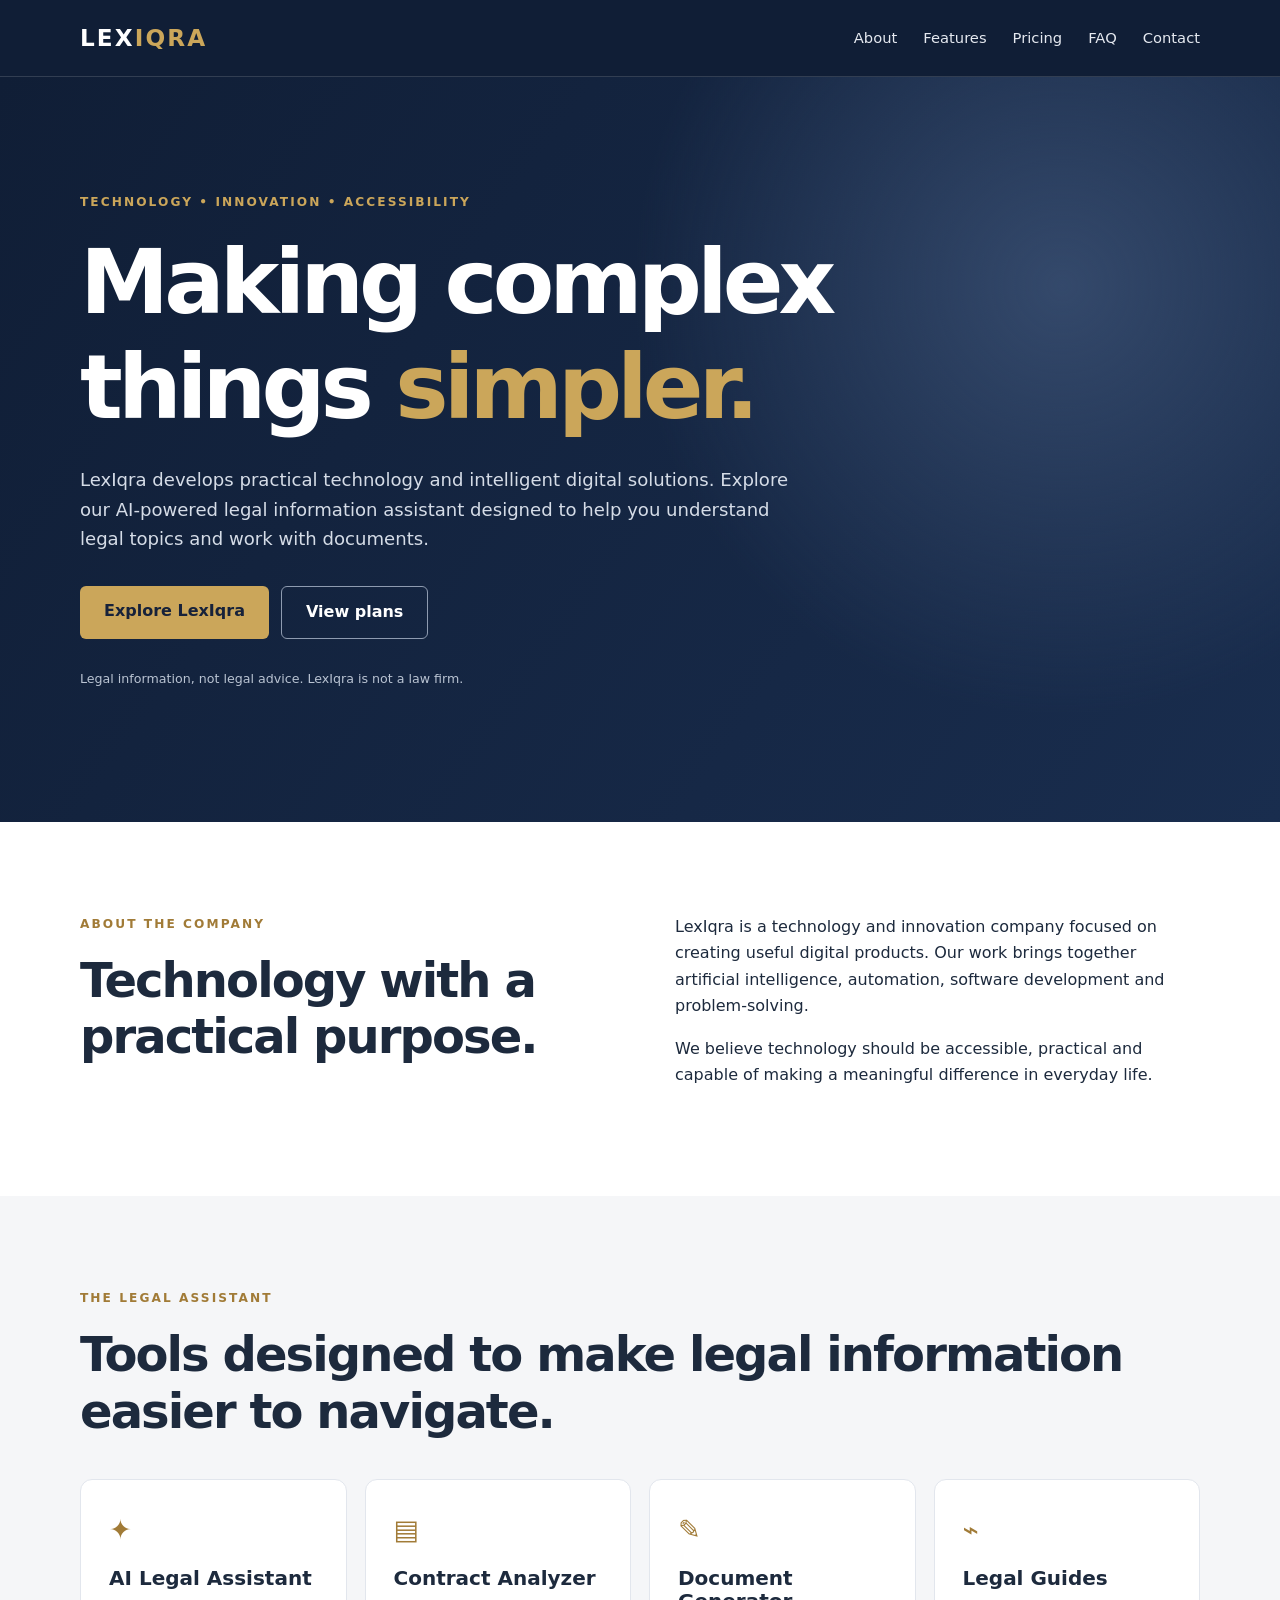
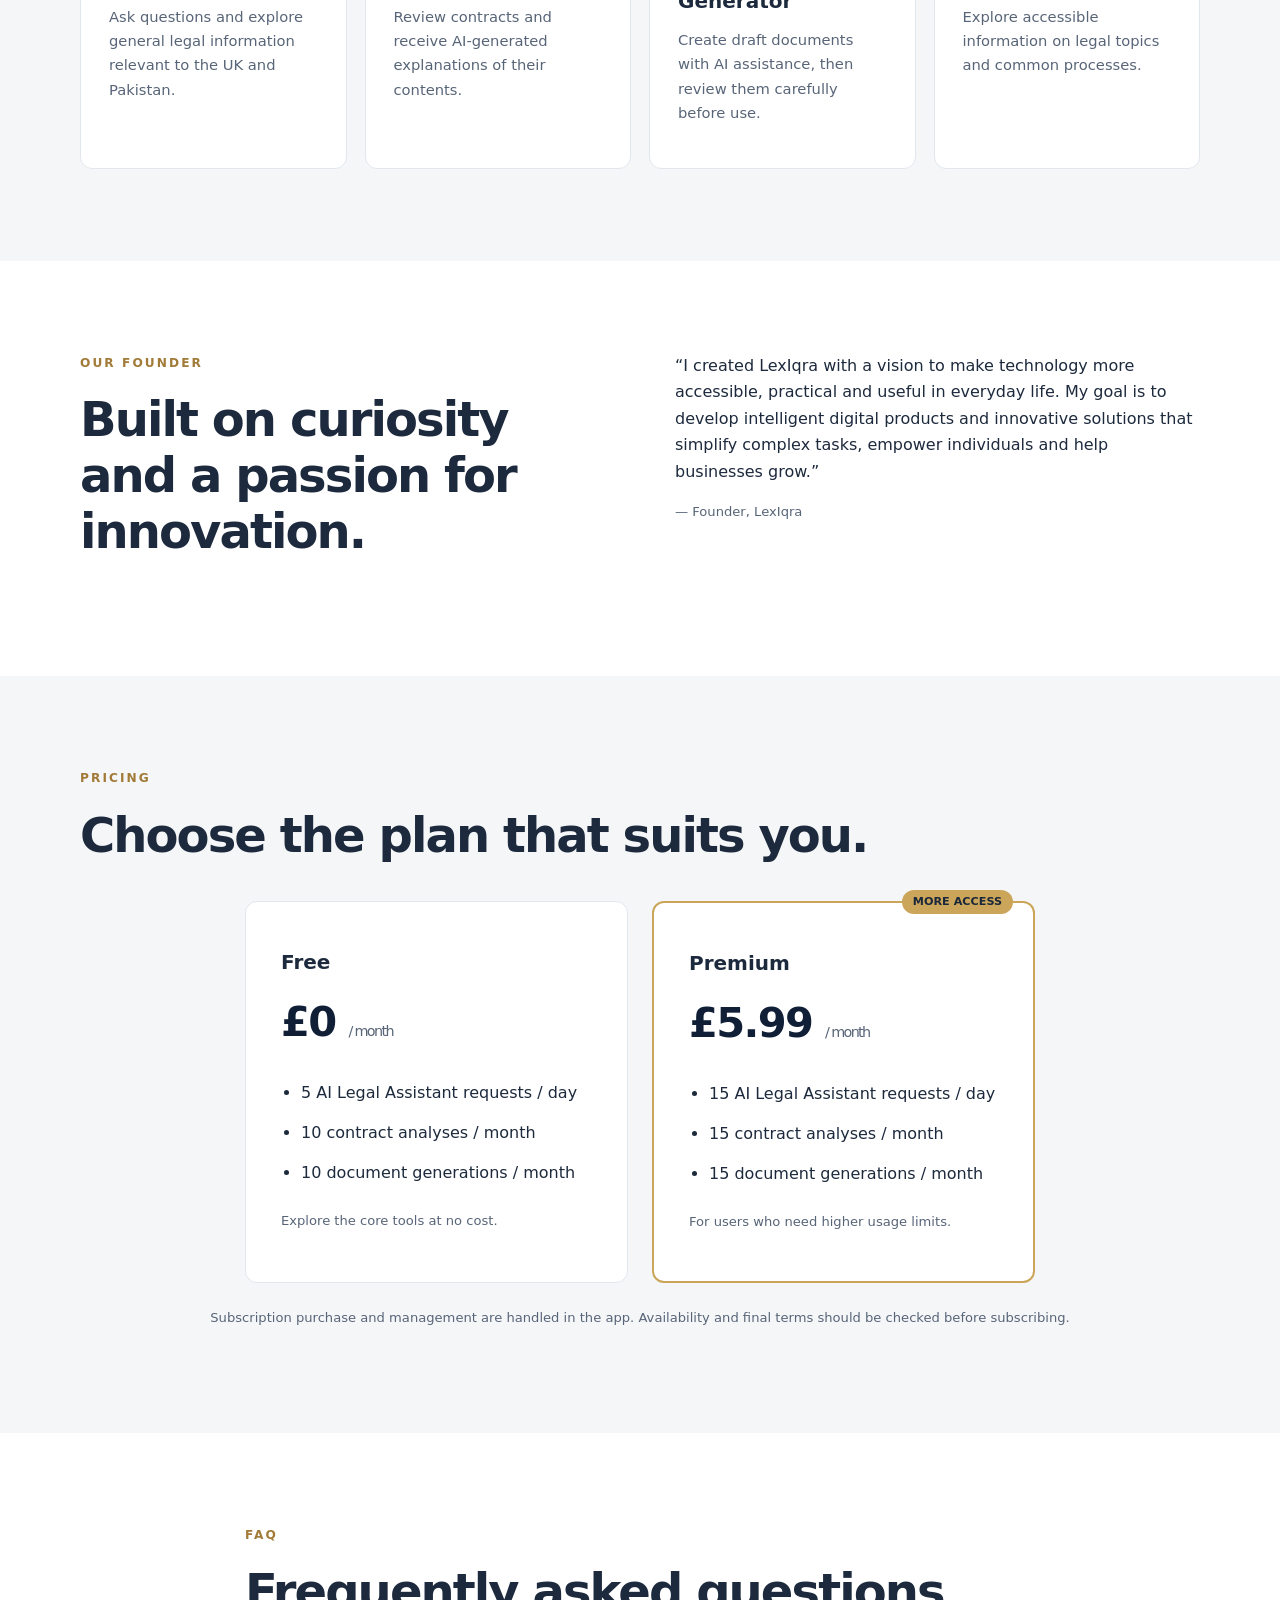
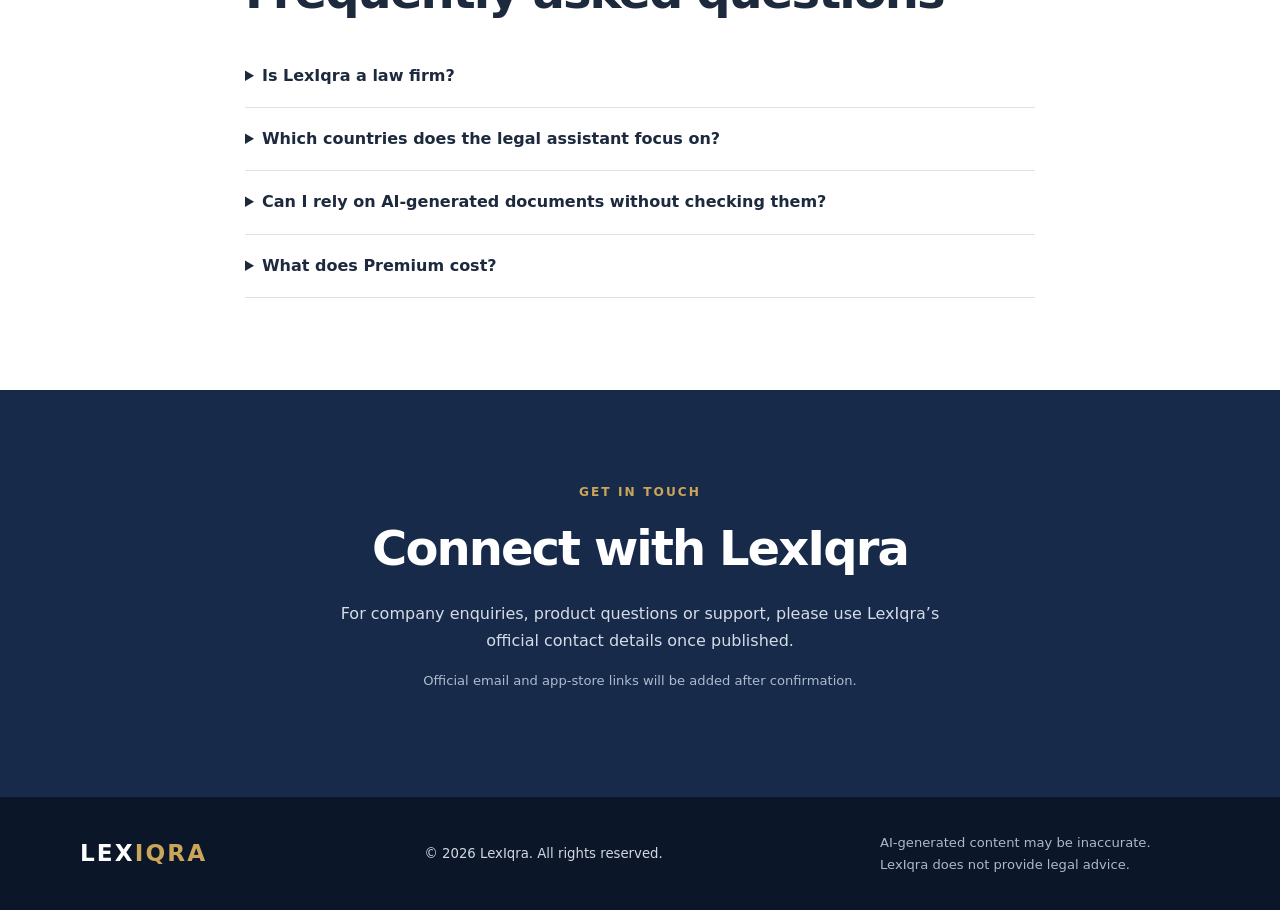
==== index.html @ d44bec40 "Add files via upload First Commit." ====
<!doctype html>
<html lang="en">
<head>
  <meta charset="utf-8">
  <meta name="viewport" content="width=device-width, initial-scale=1">
  <meta name="description" content="LexIqra is a technology and innovation company building practical digital solutions, including an AI-powered legal information assistant.">
  <title>LexIqra | Technology, Innovation & Legal Information</title>
  <link rel="stylesheet" href="style.css">
</head>
<body>
  <header class="site-header"><div class="container nav"><a class="logo" href="#home">LEX<span>IQRA</span></a><button class="menu-toggle" aria-label="Toggle navigation" aria-expanded="false">☰</button><nav id="navigation"><a href="#about">About</a><a href="#features">Features</a><a href="#pricing">Pricing</a><a href="#faq">FAQ</a><a href="#contact">Contact</a></nav></div></header>
  <main>
    <section class="hero" id="home"><div class="container hero-inner"><p class="eyebrow">TECHNOLOGY • INNOVATION • ACCESSIBILITY</p><h1>Making complex things <em>simpler.</em></h1><p class="lead">LexIqra develops practical technology and intelligent digital solutions. Explore our AI-powered legal information assistant designed to help you understand legal topics and work with documents.</p><div class="actions"><a class="btn primary" href="#features">Explore LexIqra</a><a class="btn outline" href="#pricing">View plans</a></div><p class="hero-note">Legal information, not legal advice. LexIqra is not a law firm.</p></div></section>
    <section class="section" id="about"><div class="container split"><div><p class="eyebrow">ABOUT THE COMPANY</p><h2>Technology with a practical purpose.</h2></div><div><p>LexIqra is a technology and innovation company focused on creating useful digital products. Our work brings together artificial intelligence, automation, software development and problem-solving.</p><p>We believe technology should be accessible, practical and capable of making a meaningful difference in everyday life.</p></div></div></section>
    <section class="section alt" id="features"><div class="container"><p class="eyebrow">THE LEGAL ASSISTANT</p><h2>Tools designed to make legal information easier to navigate.</h2><div class="cards"><article class="feature"><span class="symbol">✦</span><h3>AI Legal Assistant</h3><p>Ask questions and explore general legal information relevant to the UK and Pakistan.</p></article><article class="feature"><span class="symbol">▤</span><h3>Contract Analyzer</h3><p>Review contracts and receive AI-generated explanations of their contents.</p></article><article class="feature"><span class="symbol">✎</span><h3>Document Generator</h3><p>Create draft documents with AI assistance, then review them carefully before use.</p></article><article class="feature"><span class="symbol">⌁</span><h3>Legal Guides</h3><p>Explore accessible information on legal topics and common processes.</p></article></div></div></section>
    <section class="section"><div class="container split"><div><p class="eyebrow">OUR FOUNDER</p><h2>Built on curiosity and a passion for innovation.</h2></div><div><p>“I created LexIqra with a vision to make technology more accessible, practical and useful in everyday life. My goal is to develop intelligent digital products and innovative solutions that simplify complex tasks, empower individuals and help businesses grow.”</p><p class="small">— Founder, LexIqra</p></div></div></section>
    <section class="section alt" id="pricing"><div class="container"><p class="eyebrow">PRICING</p><h2>Choose the plan that suits you.</h2><div class="pricing"><article class="plan"><h3>Free</h3><div class="price">£0 <small>/ month</small></div><ul><li>5 AI Legal Assistant requests / day</li><li>10 contract analyses / month</li><li>10 document generations / month</li></ul><p class="small">Explore the core tools at no cost.</p></article><article class="plan featured"><div class="tag">MORE ACCESS</div><h3>Premium</h3><div class="price">£5.99 <small>/ month</small></div><ul><li>15 AI Legal Assistant requests / day</li><li>15 contract analyses / month</li><li>15 document generations / month</li></ul><p class="small">For users who need higher usage limits.</p></article></div><p class="small center">Subscription purchase and management are handled in the app. Availability and final terms should be checked before subscribing.</p></div></section>
    <section class="section" id="faq"><div class="container narrow"><p class="eyebrow">FAQ</p><h2>Frequently asked questions</h2><details><summary>Is LexIqra a law firm?</summary><p>No. LexIqra provides AI-generated legal information and tools, not professional legal advice or representation.</p></details><details><summary>Which countries does the legal assistant focus on?</summary><p>LexIqra focuses on legal information related to the United Kingdom and Pakistan.</p></details><details><summary>Can I rely on AI-generated documents without checking them?</summary><p>No. AI-generated information and documents can contain errors or omissions. Review them carefully and consult a qualified legal professional when needed.</p></details><details><summary>What does Premium cost?</summary><p>Premium is listed at £5.99 per month, with 15 assistant requests per day, 15 contract analyses per month and 15 document generations per month.</p></details></div></section>
    <section class="section contact" id="contact"><div class="container center"><p class="eyebrow">GET IN TOUCH</p><h2>Connect with LexIqra</h2><p>For company enquiries, product questions or support, please use LexIqra’s official contact details once published.</p><p class="small">Official email and app-store links will be added after confirmation.</p></div></section>
  </main>
  <footer><div class="container footer-inner"><span class="logo">LEX<span>IQRA</span></span><p>© <span id="year"></span> LexIqra. All rights reserved.</p><p class="small">AI-generated content may be inaccurate. LexIqra does not provide legal advice.</p></div></footer>
  <script src="script.js"></script>
</body>
</html>
---- style.css ----
:root{--navy:#101e36;--navy2:#172a49;--gold:#cba65a;--paper:#fff;--soft:#f5f6f8;--ink:#1d2a3d;--muted:#586578}*{box-sizing:border-box}html{scroll-behavior:smooth}body{margin:0;font-family:Inter,ui-sans-serif,system-ui,-apple-system,Segoe UI,Arial,sans-serif;color:var(--ink);line-height:1.65}a{color:inherit;text-decoration:none}.container{width:min(1120px,calc(100% - 40px));margin:auto}.site-header{background:var(--navy);color:white;position:sticky;top:0;z-index:10;border-bottom:1px solid #ffffff24}.nav{display:flex;align-items:center;justify-content:space-between;min-height:76px}.logo{font-size:1.45rem;font-weight:850;letter-spacing:.09em}.logo span{color:var(--gold)}nav{display:flex;gap:26px}nav a{font-size:.92rem;color:#e5e9f0}nav a:hover{color:var(--gold)}.menu-toggle{display:none;background:none;border:0;color:white;font-size:1.5rem}.hero{background:radial-gradient(circle at 83% 28%,#34496b 0%,transparent 36%),linear-gradient(125deg,#101e36,#192d4e);color:white;padding:115px 0 120px}.hero-inner{max-width:1120px}.eyebrow{font-size:.76rem;letter-spacing:.17em;font-weight:750;color:#a17b37;margin:0 0 18px}.hero .eyebrow{color:var(--gold)}h1,h2,h3{line-height:1.17}h1{font-size:clamp(3rem,7vw,5.8rem);letter-spacing:-.055em;max-width:850px;margin:0 0 25px}h1 em{font-style:normal;color:var(--gold)}h2{font-size:clamp(2rem,4vw,3rem);letter-spacing:-.04em;margin:0 0 25px}h3{font-size:1.25rem;margin:14px 0}.lead{max-width:710px;color:#d5dce7;font-size:1.13rem}.actions{display:flex;gap:12px;flex-wrap:wrap;margin-top:32px}.btn{display:inline-block;padding:12px 24px;border-radius:6px;font-weight:700}.primary{background:var(--gold);color:#17223a}.outline{border:1px solid #8e9bb0;color:white}.hero-note{font-size:.79rem;color:#b9c3d2;margin-top:30px}.section{padding:92px 0}.alt{background:var(--soft)}.split{display:grid;grid-template-columns:1fr 1fr;gap:70px;align-items:start}.split p{margin-top:0}.cards{display:grid;grid-template-columns:repeat(4,1fr);gap:18px;margin-top:40px}.feature,.plan{background:white;border:1px solid #e2e6ed;border-radius:12px;padding:28px}.feature p{font-size:.92rem;color:var(--muted)}.symbol{color:#a17b37;font-size:1.7rem}.pricing{display:grid;grid-template-columns:repeat(2,minmax(0,1fr));gap:24px;max-width:790px;margin:38px auto 24px}.plan{position:relative;padding:35px}.featured{border:2px solid var(--gold)}.tag{position:absolute;right:20px;top:-13px;background:var(--gold);color:#1b273a;padding:3px 11px;font-size:.7rem;font-weight:800;border-radius:20px}.price{font-size:2.6rem;font-weight:800;letter-spacing:-.04em;color:var(--navy)}.price small{font-size:.9rem;font-weight:400;color:var(--muted)}ul{padding-left:20px}li{padding:7px 0}.small{font-size:.82rem;color:var(--muted)}.center{text-align:center}.narrow{max-width:790px}details{border-bottom:1px solid #dce1e7;padding:18px 0}summary{font-weight:700;cursor:pointer}details p{color:var(--muted)}.contact{background:var(--navy2);color:white}.contact .eyebrow{color:var(--gold)}.contact p{max-width:610px;margin-left:auto;margin-right:auto;color:#d5dce7}.contact .small{color:#aebbd0}footer{background:#0b1629;color:white;padding:35px 0}.footer-inner{display:flex;align-items:center;justify-content:space-between;gap:20px;flex-wrap:wrap}footer p{margin:0;font-size:.83rem;color:#d2d8e2}footer .small{max-width:320px;color:#aeb8c7}@media(max-width:850px){.cards{grid-template-columns:repeat(2,1fr)}.split{gap:30px}}@media(max-width:640px){.menu-toggle{display:block}nav{display:none;position:absolute;top:76px;left:0;right:0;background:var(--navy);padding:22px;flex-direction:column;gap:14px}nav.open{display:flex}.hero{padding:80px 0}.section{padding:65px 0}.split,.cards,.pricing{grid-template-columns:1fr}.footer-inner{align-items:flex-start;flex-direction:column}}
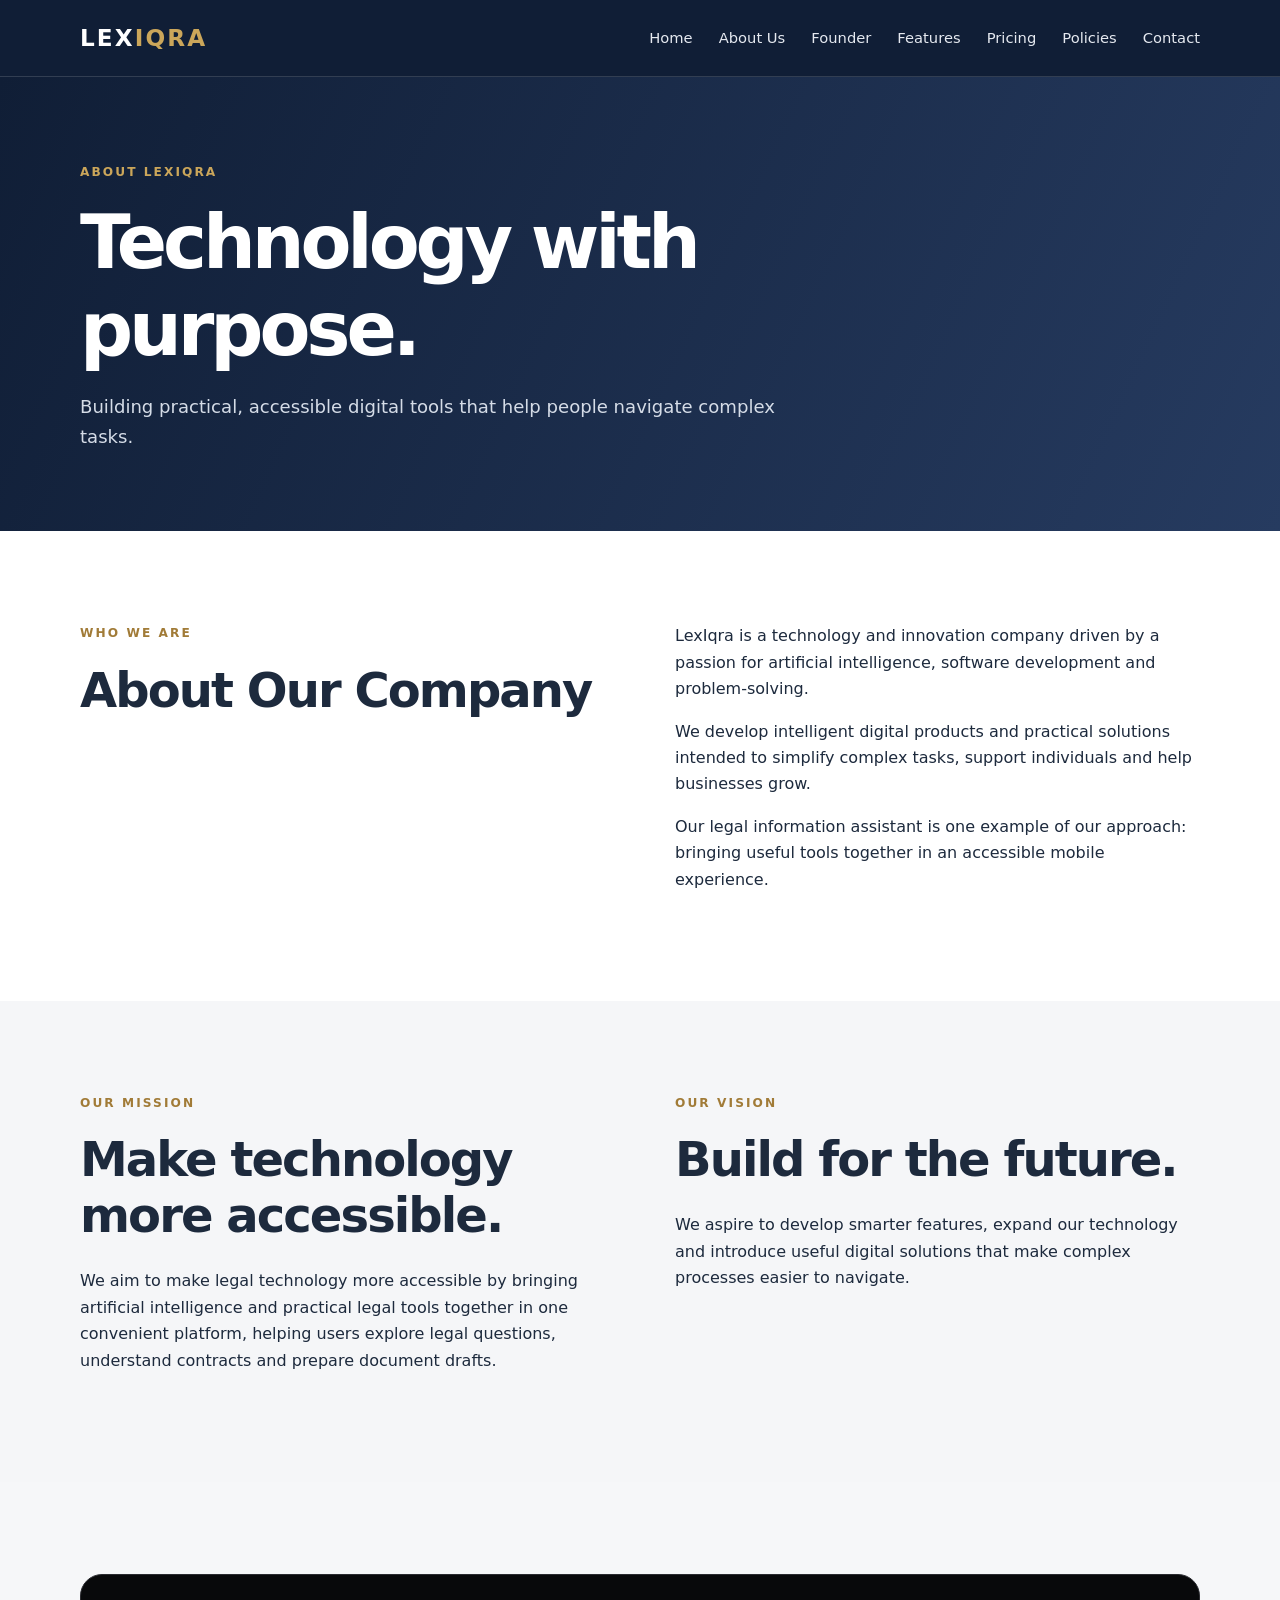
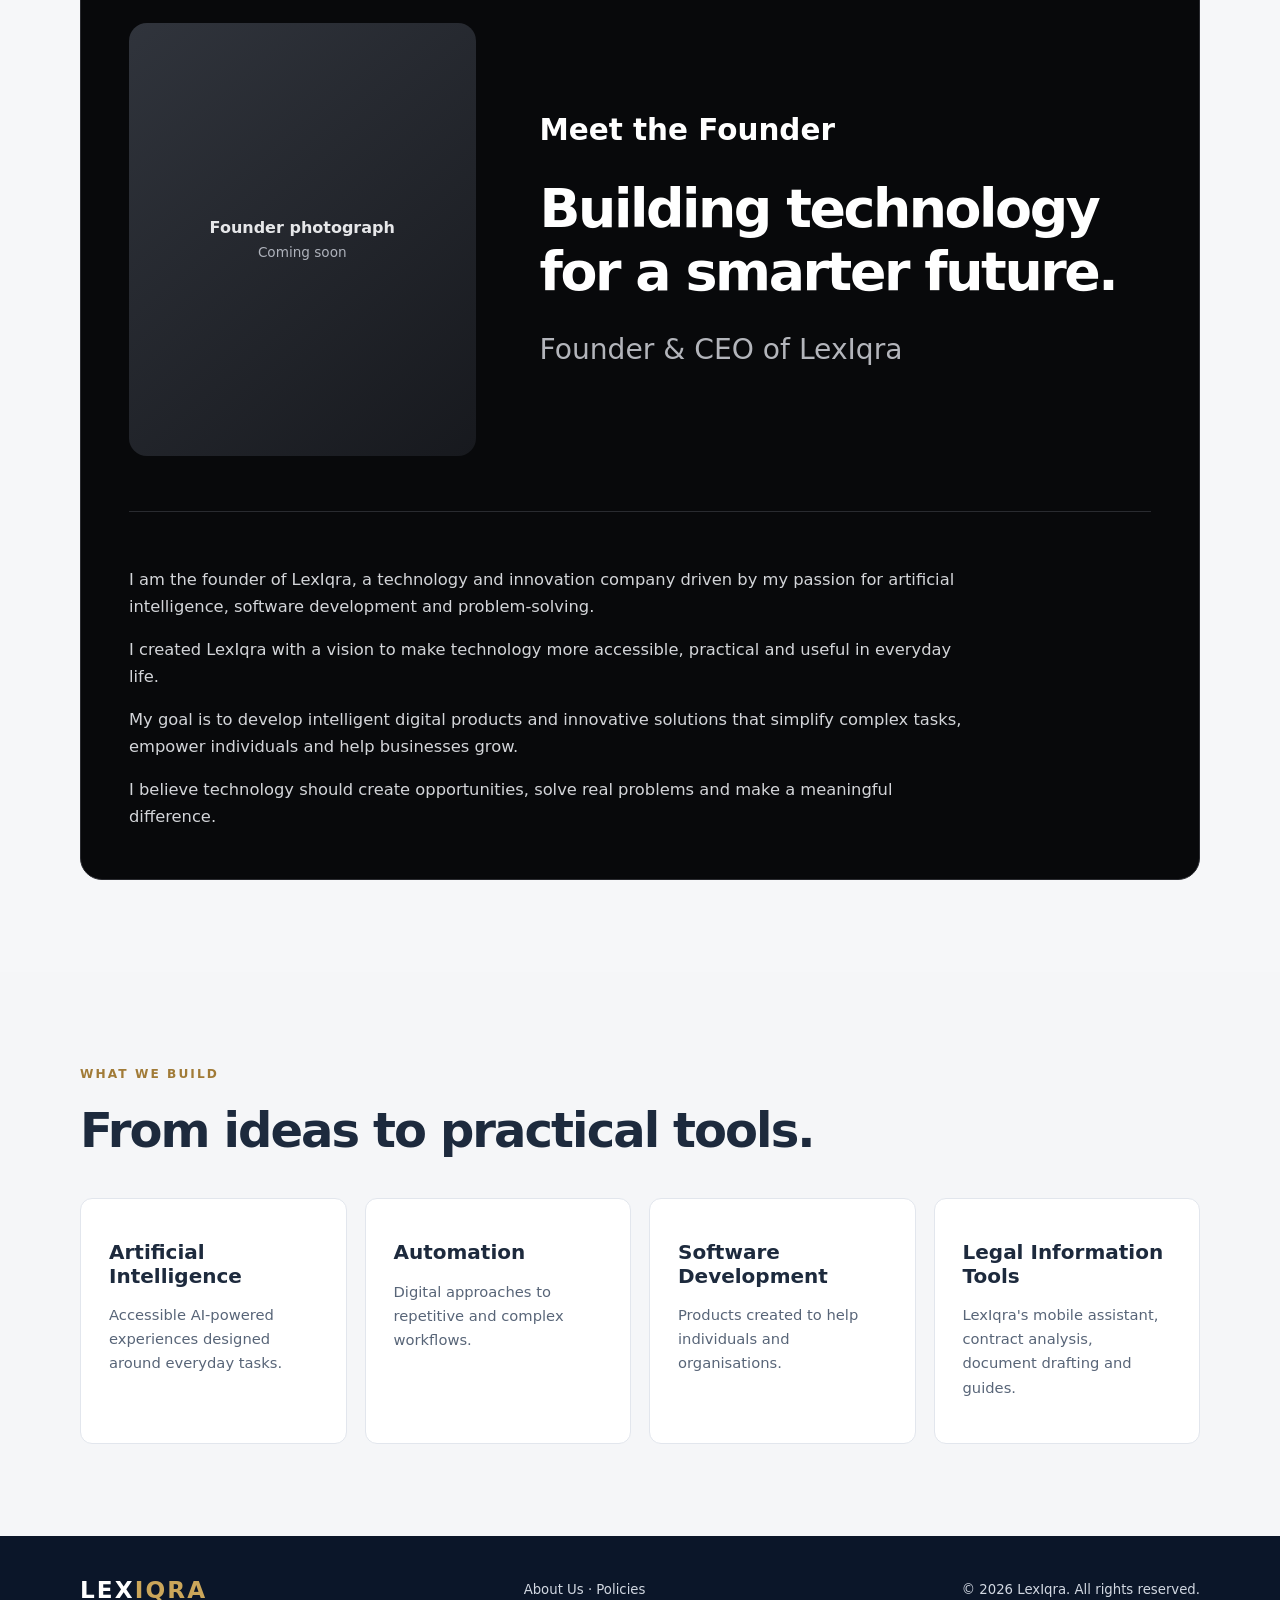
==== commit 605bc5a4: "Revise index.html for improved content and structure Updated HTML structure and content for the LexI" ====
--- a/index.html
+++ b/index.html
@@ -1,24 +1,245 @@
-<!doctype html>
+
+<!DOCTYPE html>
 <html lang="en">
 <head>
-  <meta charset="utf-8">
-  <meta name="viewport" content="width=device-width, initial-scale=1">
-  <meta name="description" content="LexIqra is a technology and innovation company building practical digital solutions, including an AI-powered legal information assistant.">
-  <title>LexIqra | Technology, Innovation & Legal Information</title>
+  <meta charset="UTF-8">
+  <meta name="viewport" content="width=device-width, initial-scale=1.0">
+  <meta name="description" content="Learn about LexIqra, our mission, vision and founder.">
+  <title>About Us | LexIqra</title>
   <link rel="stylesheet" href="style.css">
 </head>
 <body>
-  <header class="site-header"><div class="container nav"><a class="logo" href="#home">LEX<span>IQRA</span></a><button class="menu-toggle" aria-label="Toggle navigation" aria-expanded="false">☰</button><nav id="navigation"><a href="#about">About</a><a href="#features">Features</a><a href="#pricing">Pricing</a><a href="#faq">FAQ</a><a href="#contact">Contact</a></nav></div></header>
-  <main>
-    <section class="hero" id="home"><div class="container hero-inner"><p class="eyebrow">TECHNOLOGY • INNOVATION • ACCESSIBILITY</p><h1>Making complex things <em>simpler.</em></h1><p class="lead">LexIqra develops practical technology and intelligent digital solutions. Explore our AI-powered legal information assistant designed to help you understand legal topics and work with documents.</p><div class="actions"><a class="btn primary" href="#features">Explore LexIqra</a><a class="btn outline" href="#pricing">View plans</a></div><p class="hero-note">Legal information, not legal advice. LexIqra is not a law firm.</p></div></section>
-    <section class="section" id="about"><div class="container split"><div><p class="eyebrow">ABOUT THE COMPANY</p><h2>Technology with a practical purpose.</h2></div><div><p>LexIqra is a technology and innovation company focused on creating useful digital products. Our work brings together artificial intelligence, automation, software development and problem-solving.</p><p>We believe technology should be accessible, practical and capable of making a meaningful difference in everyday life.</p></div></div></section>
-    <section class="section alt" id="features"><div class="container"><p class="eyebrow">THE LEGAL ASSISTANT</p><h2>Tools designed to make legal information easier to navigate.</h2><div class="cards"><article class="feature"><span class="symbol">✦</span><h3>AI Legal Assistant</h3><p>Ask questions and explore general legal information relevant to the UK and Pakistan.</p></article><article class="feature"><span class="symbol">▤</span><h3>Contract Analyzer</h3><p>Review contracts and receive AI-generated explanations of their contents.</p></article><article class="feature"><span class="symbol">✎</span><h3>Document Generator</h3><p>Create draft documents with AI assistance, then review them carefully before use.</p></article><article class="feature"><span class="symbol">⌁</span><h3>Legal Guides</h3><p>Explore accessible information on legal topics and common processes.</p></article></div></div></section>
-    <section class="section"><div class="container split"><div><p class="eyebrow">OUR FOUNDER</p><h2>Built on curiosity and a passion for innovation.</h2></div><div><p>“I created LexIqra with a vision to make technology more accessible, practical and useful in everyday life. My goal is to develop intelligent digital products and innovative solutions that simplify complex tasks, empower individuals and help businesses grow.”</p><p class="small">— Founder, LexIqra</p></div></div></section>
-    <section class="section alt" id="pricing"><div class="container"><p class="eyebrow">PRICING</p><h2>Choose the plan that suits you.</h2><div class="pricing"><article class="plan"><h3>Free</h3><div class="price">£0 <small>/ month</small></div><ul><li>5 AI Legal Assistant requests / day</li><li>10 contract analyses / month</li><li>10 document generations / month</li></ul><p class="small">Explore the core tools at no cost.</p></article><article class="plan featured"><div class="tag">MORE ACCESS</div><h3>Premium</h3><div class="price">£5.99 <small>/ month</small></div><ul><li>15 AI Legal Assistant requests / day</li><li>15 contract analyses / month</li><li>15 document generations / month</li></ul><p class="small">For users who need higher usage limits.</p></article></div><p class="small center">Subscription purchase and management are handled in the app. Availability and final terms should be checked before subscribing.</p></div></section>
-    <section class="section" id="faq"><div class="container narrow"><p class="eyebrow">FAQ</p><h2>Frequently asked questions</h2><details><summary>Is LexIqra a law firm?</summary><p>No. LexIqra provides AI-generated legal information and tools, not professional legal advice or representation.</p></details><details><summary>Which countries does the legal assistant focus on?</summary><p>LexIqra focuses on legal information related to the United Kingdom and Pakistan.</p></details><details><summary>Can I rely on AI-generated documents without checking them?</summary><p>No. AI-generated information and documents can contain errors or omissions. Review them carefully and consult a qualified legal professional when needed.</p></details><details><summary>What does Premium cost?</summary><p>Premium is listed at £5.99 per month, with 15 assistant requests per day, 15 contract analyses per month and 15 document generations per month.</p></details></div></section>
-    <section class="section contact" id="contact"><div class="container center"><p class="eyebrow">GET IN TOUCH</p><h2>Connect with LexIqra</h2><p>For company enquiries, product questions or support, please use LexIqra’s official contact details once published.</p><p class="small">Official email and app-store links will be added after confirmation.</p></div></section>
-  </main>
-  <footer><div class="container footer-inner"><span class="logo">LEX<span>IQRA</span></span><p>© <span id="year"></span> LexIqra. All rights reserved.</p><p class="small">AI-generated content may be inaccurate. LexIqra does not provide legal advice.</p></div></footer>
-  <script src="script.js"></script>
+
+<header class="site-header">
+  <div class="container nav">
+    <a class="logo" href="index.html">LEX<span>IQRA</span></a>
+
+    <button class="menu-toggle"
+      aria-label="Toggle navigation"
+      aria-expanded="false">☰</button>
+
+    <nav id="navigation">
+      <a href="index.html">Home</a>
+      <a href="about.html">About Us</a>
+      <a href="about.html#founder">Founder</a>
+      <a href="index.html#features">Features</a>
+      <a href="index.html#pricing">Pricing</a>
+      <a href="policies.html">Policies</a>
+      <a href="index.html#contact">Contact</a>
+    </nav>
+  </div>
+</header>
+
+<main>
+
+  <!-- ABOUT LEXIQRA -->
+  <section class="subhero">
+    <div class="container">
+      <p class="eyebrow">ABOUT LEXIQRA</p>
+      <h1>Technology with purpose.</h1>
+      <p class="lead">
+        Building practical, accessible digital tools
+        that help people navigate complex tasks.
+      </p>
+    </div>
+  </section>
+
+  <!-- COMPANY -->
+  <section class="section">
+    <div class="container split">
+      <div>
+        <p class="eyebrow">WHO WE ARE</p>
+        <h2>About Our Company</h2>
+      </div>
+
+      <div>
+        <p>
+          LexIqra is a technology and innovation company
+          driven by a passion for artificial intelligence,
+          software development and problem-solving.
+        </p>
+        <p>
+          We develop intelligent digital products and
+          practical solutions intended to simplify
+          complex tasks, support individuals and
+          help businesses grow.
+        </p>
+        <p>
+          Our legal information assistant is one example
+          of our approach: bringing useful tools together
+          in an accessible mobile experience.
+        </p>
+      </div>
+    </div>
+  </section>
+
+  <!-- MISSION AND VISION -->
+  <section class="section alt">
+    <div class="container split">
+      <article>
+        <p class="eyebrow">OUR MISSION</p>
+        <h2>Make technology more accessible.</h2>
+        <p>
+          We aim to make legal technology more accessible
+          by bringing artificial intelligence and practical
+          legal tools together in one convenient platform,
+          helping users explore legal questions, understand
+          contracts and prepare document drafts.
+        </p>
+      </article>
+
+      <article>
+        <p class="eyebrow">OUR VISION</p>
+        <h2>Build for the future.</h2>
+        <p>
+          We aspire to develop smarter features, expand
+          our technology and introduce useful digital
+          solutions that make complex processes easier
+          to navigate.
+        </p>
+      </article>
+    </div>
+  </section>
+
+  <!-- FOUNDER -->
+  <section class="section founder-section" id="founder">
+    <div class="container">
+
+      <div class="founder-card">
+
+        <div class="founder-card-main">
+
+          <!-- PHOTO -->
+          <div class="founder-photo">
+            <img
+              src="assets/founder.jpg"
+              alt="Founder of LexIqra"
+              onerror="this.style.display='none';this.nextElementSibling.style.display='flex'">
+
+            <div class="founder-photo-placeholder"
+              style="display:none">
+              Founder photograph
+              <span>Coming soon</span>
+            </div>
+          </div>
+
+          <!-- INTRODUCTION -->
+          <div class="founder-intro">
+            <p class="founder-kicker">
+              Meet the Founder
+            </p>
+
+            <h2>
+              Building technology<br>
+              for a smarter future.
+            </h2>
+
+            <p class="founder-role">
+              Founder &amp; CEO of LexIqra
+            </p>
+          </div>
+
+        </div>
+
+        <div class="founder-card-divider"></div>
+
+        <!-- BIOGRAPHY -->
+        <div class="founder-bio">
+
+          <p>
+            I am the founder of LexIqra, a technology
+            and innovation company driven by my passion
+            for artificial intelligence, software
+            development and problem-solving.
+          </p>
+
+          <p>
+            I created LexIqra with a vision to make
+            technology more accessible, practical
+            and useful in everyday life.
+          </p>
+
+          <p>
+            My goal is to develop intelligent digital
+            products and innovative solutions that
+            simplify complex tasks, empower individuals
+            and help businesses grow.
+          </p>
+
+          <p>
+            I believe technology should create
+            opportunities, solve real problems and
+            make a meaningful difference.
+          </p>
+
+        </div>
+
+      </div>
+    </div>
+  </section>
+
+  <!-- WHAT WE DO -->
+  <section class="section alt">
+    <div class="container">
+      <p class="eyebrow">WHAT WE BUILD</p>
+      <h2>From ideas to practical tools.</h2>
+
+      <div class="cards">
+
+        <article class="feature">
+          <h3>Artificial Intelligence</h3>
+          <p>
+            Accessible AI-powered experiences
+            designed around everyday tasks.
+          </p>
+        </article>
+
+        <article class="feature">
+          <h3>Automation</h3>
+          <p>
+            Digital approaches to repetitive
+            and complex workflows.
+          </p>
+        </article>
+
+        <article class="feature">
+          <h3>Software Development</h3>
+          <p>
+            Products created to help
+            individuals and organisations.
+          </p>
+        </article>
+
+        <article class="feature">
+          <h3>Legal Information Tools</h3>
+          <p>
+            LexIqra's mobile assistant, contract
+            analysis, document drafting and guides.
+          </p>
+        </article>
+
+      </div>
+    </div>
+  </section>
+
+</main>
+
+<footer>
+  <div class="container footer-inner">
+    <span class="logo">LEX<span>IQRA</span></span>
+
+    <p>
+      <a href="about.html">About Us</a> ·
+      <a href="policies.html">Policies</a>
+    </p>
+
+    <p>
+      © <span id="year"></span> LexIqra.
+      All rights reserved.
+    </p>
+  </div>
+</footer>
+
+<script src="script.js"></script>
 </body>
 </html>
--- a/style.css
+++ b/style.css
@@ -1 +1,673 @@
-:root{--navy:#101e36;--navy2:#172a49;--gold:#cba65a;--paper:#fff;--soft:#f5f6f8;--ink:#1d2a3d;--muted:#586578}*{box-sizing:border-box}html{scroll-behavior:smooth}body{margin:0;font-family:Inter,ui-sans-serif,system-ui,-apple-system,Segoe UI,Arial,sans-serif;color:var(--ink);line-height:1.65}a{color:inherit;text-decoration:none}.container{width:min(1120px,calc(100% - 40px));margin:auto}.site-header{background:var(--navy);color:white;position:sticky;top:0;z-index:10;border-bottom:1px solid #ffffff24}.nav{display:flex;align-items:center;justify-content:space-between;min-height:76px}.logo{font-size:1.45rem;font-weight:850;letter-spacing:.09em}.logo span{color:var(--gold)}nav{display:flex;gap:26px}nav a{font-size:.92rem;color:#e5e9f0}nav a:hover{color:var(--gold)}.menu-toggle{display:none;background:none;border:0;color:white;font-size:1.5rem}.hero{background:radial-gradient(circle at 83% 28%,#34496b 0%,transparent 36%),linear-gradient(125deg,#101e36,#192d4e);color:white;padding:115px 0 120px}.hero-inner{max-width:1120px}.eyebrow{font-size:.76rem;letter-spacing:.17em;font-weight:750;color:#a17b37;margin:0 0 18px}.hero .eyebrow{color:var(--gold)}h1,h2,h3{line-height:1.17}h1{font-size:clamp(3rem,7vw,5.8rem);letter-spacing:-.055em;max-width:850px;margin:0 0 25px}h1 em{font-style:normal;color:var(--gold)}h2{font-size:clamp(2rem,4vw,3rem);letter-spacing:-.04em;margin:0 0 25px}h3{font-size:1.25rem;margin:14px 0}.lead{max-width:710px;color:#d5dce7;font-size:1.13rem}.actions{display:flex;gap:12px;flex-wrap:wrap;margin-top:32px}.btn{display:inline-block;padding:12px 24px;border-radius:6px;font-weight:700}.primary{background:var(--gold);color:#17223a}.outline{border:1px solid #8e9bb0;color:white}.hero-note{font-size:.79rem;color:#b9c3d2;margin-top:30px}.section{padding:92px 0}.alt{background:var(--soft)}.split{display:grid;grid-template-columns:1fr 1fr;gap:70px;align-items:start}.split p{margin-top:0}.cards{display:grid;grid-template-columns:repeat(4,1fr);gap:18px;margin-top:40px}.feature,.plan{background:white;border:1px solid #e2e6ed;border-radius:12px;padding:28px}.feature p{font-size:.92rem;color:var(--muted)}.symbol{color:#a17b37;font-size:1.7rem}.pricing{display:grid;grid-template-columns:repeat(2,minmax(0,1fr));gap:24px;max-width:790px;margin:38px auto 24px}.plan{position:relative;padding:35px}.featured{border:2px solid var(--gold)}.tag{position:absolute;right:20px;top:-13px;background:var(--gold);color:#1b273a;padding:3px 11px;font-size:.7rem;font-weight:800;border-radius:20px}.price{font-size:2.6rem;font-weight:800;letter-spacing:-.04em;color:var(--navy)}.price small{font-size:.9rem;font-weight:400;color:var(--muted)}ul{padding-left:20px}li{padding:7px 0}.small{font-size:.82rem;color:var(--muted)}.center{text-align:center}.narrow{max-width:790px}details{border-bottom:1px solid #dce1e7;padding:18px 0}summary{font-weight:700;cursor:pointer}details p{color:var(--muted)}.contact{background:var(--navy2);color:white}.contact .eyebrow{color:var(--gold)}.contact p{max-width:610px;margin-left:auto;margin-right:auto;color:#d5dce7}.contact .small{color:#aebbd0}footer{background:#0b1629;color:white;padding:35px 0}.footer-inner{display:flex;align-items:center;justify-content:space-between;gap:20px;flex-wrap:wrap}footer p{margin:0;font-size:.83rem;color:#d2d8e2}footer .small{max-width:320px;color:#aeb8c7}@media(max-width:850px){.cards{grid-template-columns:repeat(2,1fr)}.split{gap:30px}}@media(max-width:640px){.menu-toggle{display:block}nav{display:none;position:absolute;top:76px;left:0;right:0;background:var(--navy);padding:22px;flex-direction:column;gap:14px}nav.open{display:flex}.hero{padding:80px 0}.section{padding:65px 0}.split,.cards,.pricing{grid-template-columns:1fr}.footer-inner{align-items:flex-start;flex-direction:column}}
+
+:root {
+  --navy: #101e36;
+  --navy2: #172a49;
+  --gold: #cba65a;
+  --paper: #fff;
+  --soft: #f5f6f8;
+  --ink: #1d2a3d;
+  --muted: #586578;
+}
+
+* {
+  box-sizing: border-box;
+}
+
+html {
+  scroll-behavior: smooth;
+}
+
+body {
+  margin: 0;
+  font-family: Inter, ui-sans-serif, system-ui,
+    -apple-system, Segoe UI, Arial, sans-serif;
+  color: var(--ink);
+  line-height: 1.65;
+}
+
+a {
+  color: inherit;
+  text-decoration: none;
+}
+
+.container {
+  width: min(1120px, calc(100% - 40px));
+  margin: auto;
+}
+
+/* HEADER */
+
+.site-header {
+  background: var(--navy);
+  color: white;
+  position: sticky;
+  top: 0;
+  z-index: 10;
+  border-bottom: 1px solid #ffffff24;
+}
+
+.nav {
+  display: flex;
+  align-items: center;
+  justify-content: space-between;
+  min-height: 76px;
+}
+
+.logo {
+  font-size: 1.45rem;
+  font-weight: 850;
+  letter-spacing: .09em;
+}
+
+.logo span {
+  color: var(--gold);
+}
+
+nav {
+  display: flex;
+  gap: 26px;
+}
+
+nav a {
+  font-size: .92rem;
+  color: #e5e9f0;
+}
+
+nav a:hover {
+  color: var(--gold);
+}
+
+.menu-toggle {
+  display: none;
+  background: none;
+  border: 0;
+  color: white;
+  font-size: 1.5rem;
+  cursor: pointer;
+}
+
+/* HERO */
+
+.hero {
+  background:
+    radial-gradient(circle at 83% 28%,
+      #34496b 0%, transparent 36%),
+    linear-gradient(125deg, #101e36, #192d4e);
+  color: white;
+  padding: 115px 0 120px;
+}
+
+.hero-inner {
+  display: grid;
+  grid-template-columns:
+    minmax(0, 1.35fr)
+    minmax(280px, .85fr);
+  gap: clamp(24px, 4vw, 64px);
+  align-items: center;
+  max-width: none;
+}
+
+.hero-copy {
+  min-width: 0;
+}
+
+.eyebrow {
+  font-size: .76rem;
+  letter-spacing: .17em;
+  font-weight: 750;
+  color: #a17b37;
+  margin: 0 0 18px;
+}
+
+.hero .eyebrow {
+  color: var(--gold);
+}
+
+h1, h2, h3 {
+  line-height: 1.17;
+}
+
+h1 {
+  font-size: clamp(3rem, 7vw, 5.8rem);
+  letter-spacing: -.055em;
+  max-width: 850px;
+  margin: 0 0 25px;
+}
+
+.hero h1 {
+  font-size: clamp(3rem, 5.3vw, 5.2rem);
+  max-width: 780px;
+}
+
+h1 em {
+  font-style: normal;
+  color: var(--gold);
+}
+
+h2 {
+  font-size: clamp(2rem, 4vw, 3rem);
+  letter-spacing: -.04em;
+  margin: 0 0 25px;
+}
+
+h3 {
+  font-size: 1.25rem;
+  margin: 14px 0;
+}
+
+.lead {
+  max-width: 710px;
+  color: #d5dce7;
+  font-size: 1.13rem;
+}
+
+.hero .lead {
+  max-width: 650px;
+}
+
+.actions {
+  display: flex;
+  gap: 12px;
+  flex-wrap: wrap;
+  margin-top: 32px;
+}
+
+.btn {
+  display: inline-block;
+  padding: 12px 24px;
+  border-radius: 6px;
+  font-weight: 700;
+}
+
+.primary {
+  background: var(--gold);
+  color: #17223a;
+}
+
+.outline {
+  border: 1px solid #8e9bb0;
+  color: white;
+}
+
+.hero-note {
+  font-size: .79rem;
+  color: #b9c3d2;
+  margin-top: 30px;
+}
+
+/* VIDEO */
+
+.hero-media {
+  min-width: 0;
+  display: flex;
+  justify-content: center;
+  align-items: center;
+}
+
+.hero-media video {
+  display: block;
+  width: 100%;
+  max-width: 420px;
+  max-height: 530px;
+  object-fit: contain;
+  background: #07101e;
+  border: 1px solid rgba(203,166,90,.42);
+  border-radius: 18px;
+  box-shadow: 0 25px 70px rgba(0,0,0,.35);
+}
+
+/* GENERAL SECTIONS */
+
+.section {
+  padding: 92px 0;
+}
+
+.alt {
+  background: var(--soft);
+}
+
+.split {
+  display: grid;
+  grid-template-columns: 1fr 1fr;
+  gap: 70px;
+  align-items: start;
+}
+
+.split p {
+  margin-top: 0;
+}
+
+.cards {
+  display: grid;
+  grid-template-columns: repeat(4, 1fr);
+  gap: 18px;
+  margin-top: 40px;
+}
+
+.feature, .plan {
+  background: white;
+  border: 1px solid #e2e6ed;
+  border-radius: 12px;
+  padding: 28px;
+}
+
+.feature p {
+  font-size: .92rem;
+  color: var(--muted);
+}
+
+.symbol {
+  color: #a17b37;
+  font-size: 1.7rem;
+}
+
+/* PRICING */
+
+.pricing {
+  display: grid;
+  grid-template-columns: repeat(2, minmax(0,1fr));
+  gap: 24px;
+  max-width: 790px;
+  margin: 38px auto 24px;
+}
+
+.plan {
+  position: relative;
+  padding: 35px;
+}
+
+.featured {
+  border: 2px solid var(--gold);
+}
+
+.tag {
+  position: absolute;
+  right: 20px;
+  top: -13px;
+  background: var(--gold);
+  color: #1b273a;
+  padding: 3px 11px;
+  font-size: .7rem;
+  font-weight: 800;
+  border-radius: 20px;
+}
+
+.price {
+  font-size: 2.6rem;
+  font-weight: 800;
+  letter-spacing: -.04em;
+  color: var(--navy);
+}
+
+.price small {
+  font-size: .9rem;
+  font-weight: 400;
+  color: var(--muted);
+}
+
+ul {
+  padding-left: 20px;
+}
+
+li {
+  padding: 7px 0;
+}
+
+.small {
+  font-size: .82rem;
+  color: var(--muted);
+}
+
+.center {
+  text-align: center;
+}
+
+.narrow {
+  max-width: 790px;
+}
+
+/* FAQ */
+
+details {
+  border-bottom: 1px solid #dce1e7;
+  padding: 18px 0;
+}
+
+summary {
+  font-weight: 700;
+  cursor: pointer;
+}
+
+details p {
+  color: var(--muted);
+}
+
+/* CONTACT */
+
+.contact {
+  background: var(--navy2);
+  color: white;
+}
+
+.contact .eyebrow {
+  color: var(--gold);
+}
+
+.contact p {
+  max-width: 610px;
+  margin-left: auto;
+  margin-right: auto;
+  color: #d5dce7;
+}
+
+.contact .small {
+  color: #aebbd0;
+}
+
+/* ABOUT PAGE */
+
+.subhero {
+  background: linear-gradient(115deg,
+    #101e36, #263b60);
+  color: white;
+  padding: 85px 0 80px;
+}
+
+.subhero h1 {
+  font-size: clamp(2.7rem, 5.8vw, 4.8rem);
+  margin-bottom: 16px;
+}
+
+.subhero .eyebrow {
+  color: var(--gold);
+}
+
+.subhero .lead {
+  margin-bottom: 0;
+}
+
+.text-link {
+  font-weight: 750;
+  color: #a17b37;
+}
+
+.text-link:hover {
+  text-decoration: underline;
+}
+
+.founder-layout {
+  display: grid;
+  grid-template-columns: .8fr 1.2fr;
+  gap: 65px;
+}
+
+/* FOUNDER SECTION */
+
+.founder-section {
+  background: #f6f7f9;
+  scroll-margin-top: 80px;
+}
+
+.founder-card {
+  background: #08090b;
+  color: #fff;
+  border: 1px solid #2a2b30;
+  border-radius: 22px;
+  padding: clamp(22px, 4vw, 48px);
+  overflow: hidden;
+}
+
+.founder-card-main {
+  display: grid;
+  grid-template-columns:
+    minmax(230px, .85fr)
+    minmax(0, 1.5fr);
+  gap: clamp(28px, 5vw, 70px);
+  align-items: center;
+}
+
+.founder-photo {
+  aspect-ratio: 4 / 5;
+  max-width: 390px;
+  width: 100%;
+  background: #24272e;
+  border-radius: 18px;
+  overflow: hidden;
+}
+
+.founder-photo img {
+  width: 100%;
+  height: 100%;
+  display: block;
+  object-fit: cover;
+  object-position: center 35%;
+
+  /* Natural colours, no sepia */
+  filter: none;
+}
+
+.founder-photo-placeholder {
+  height: 100%;
+  width: 100%;
+  align-items: center;
+  justify-content: center;
+  flex-direction: column;
+  color: #e6e7e9;
+  font-weight: 650;
+  text-align: center;
+  background: linear-gradient(
+    140deg, #30343c, #17191e
+  );
+}
+
+.founder-photo-placeholder span {
+  font-size: .85rem;
+  font-weight: 400;
+  color: #aeb2bb;
+}
+
+.founder-kicker {
+  font-size: clamp(1.2rem, 2.3vw, 2rem);
+  font-weight: 650;
+  margin: 0 0 24px;
+}
+
+.founder-intro h2 {
+  font-size: clamp(2rem, 4.2vw, 4rem);
+  line-height: 1.16;
+  letter-spacing: -.045em;
+  margin: 0 0 24px;
+  color: #fff;
+}
+
+.founder-role {
+  font-size: clamp(1.15rem, 2.2vw, 1.8rem);
+  color: #b3b5bb;
+  margin: 0;
+}
+
+.founder-card-divider {
+  height: 1px;
+  background: #292b30;
+  margin: clamp(30px, 5vw, 55px) 0;
+}
+
+.founder-bio {
+  max-width: 850px;
+  color: #d3d5d9;
+  font-size: 1.02rem;
+}
+
+.founder-bio p:first-child {
+  margin-top: 0;
+}
+
+.founder-bio p:last-child {
+  margin-bottom: 0;
+}
+
+/* POLICY PAGE */
+
+.policy-links {
+  display: flex;
+  flex-wrap: wrap;
+  gap: 10px;
+  margin: 28px 0 42px;
+}
+
+.policy-links a {
+  border: 1px solid #d4dce6;
+  border-radius: 7px;
+  padding: 8px 13px;
+  font-size: .88rem;
+}
+
+.policy-links a:hover {
+  border-color: var(--gold);
+}
+
+.policy-section {
+  padding: 40px 0;
+  border-top: 1px solid #e0e5ec;
+  scroll-margin-top: 90px;
+}
+
+.policy-section h2 {
+  font-size: 2rem;
+}
+
+.review-note, .draft-notice {
+  padding: 19px 22px;
+  background: #f4f6f9;
+  border-left: 4px solid #cba65a;
+  border-radius: 6px;
+  font-size: .93rem;
+}
+
+.review-note p {
+  margin-bottom: 0;
+}
+
+.draft-notice {
+  background: #fff9e9;
+}
+
+.policy-section .eyebrow {
+  margin-bottom: 8px;
+}
+
+/* FOOTER */
+
+footer {
+  background: #0b1629;
+  color: white;
+  padding: 35px 0;
+}
+
+.footer-inner {
+  display: flex;
+  align-items: center;
+  justify-content: space-between;
+  gap: 20px;
+  flex-wrap: wrap;
+}
+
+footer p {
+  margin: 0;
+  font-size: .83rem;
+  color: #d2d8e2;
+}
+
+footer .small {
+  max-width: 320px;
+  color: #aeb8c7;
+}
+
+footer a:hover {
+  color: var(--gold);
+}
+
+/* TABLET */
+
+@media (max-width: 850px) {
+  .cards {
+    grid-template-columns: repeat(2, 1fr);
+  }
+
+  .split {
+    gap: 30px;
+  }
+
+  .hero-inner {
+    grid-template-columns: 1fr;
+  }
+
+  .hero-media video {
+    max-width: 520px;
+    max-height: 460px;
+  }
+
+  .hero {
+    padding: 70px 0;
+  }
+
+  .founder-layout {
+    grid-template-columns: 1fr;
+    gap: 20px;
+  }
+}
+
+/* MOBILE */
+
+@media (max-width: 720px) {
+  .founder-card-main {
+    grid-template-columns: 1fr;
+  }
+
+  .founder-photo {
+    max-width: 420px;
+  }
+
+  .founder-card {
+    border-radius: 18px;
+  }
+}
+
+@media (max-width: 640px) {
+  .menu-toggle {
+    display: block;
+  }
+
+  nav {
+    display: none;
+    position: absolute;
+    top: 76px;
+    left: 0;
+    right: 0;
+    background: var(--navy);
+    padding: 22px;
+    flex-direction: column;
+    gap: 14px;
+  }
+
+  nav.open {
+    display: flex;
+  }
+
+  .hero {
+    padding: 80px 0;
+  }
+
+  .section {
+    padding: 65px 0;
+  }
+
+  .split, .cards, .pricing {
+    grid-template-columns: 1fr;
+  }
+
+  .footer-inner {
+    align-items: flex-start;
+    flex-direction: column;
+  }
+}
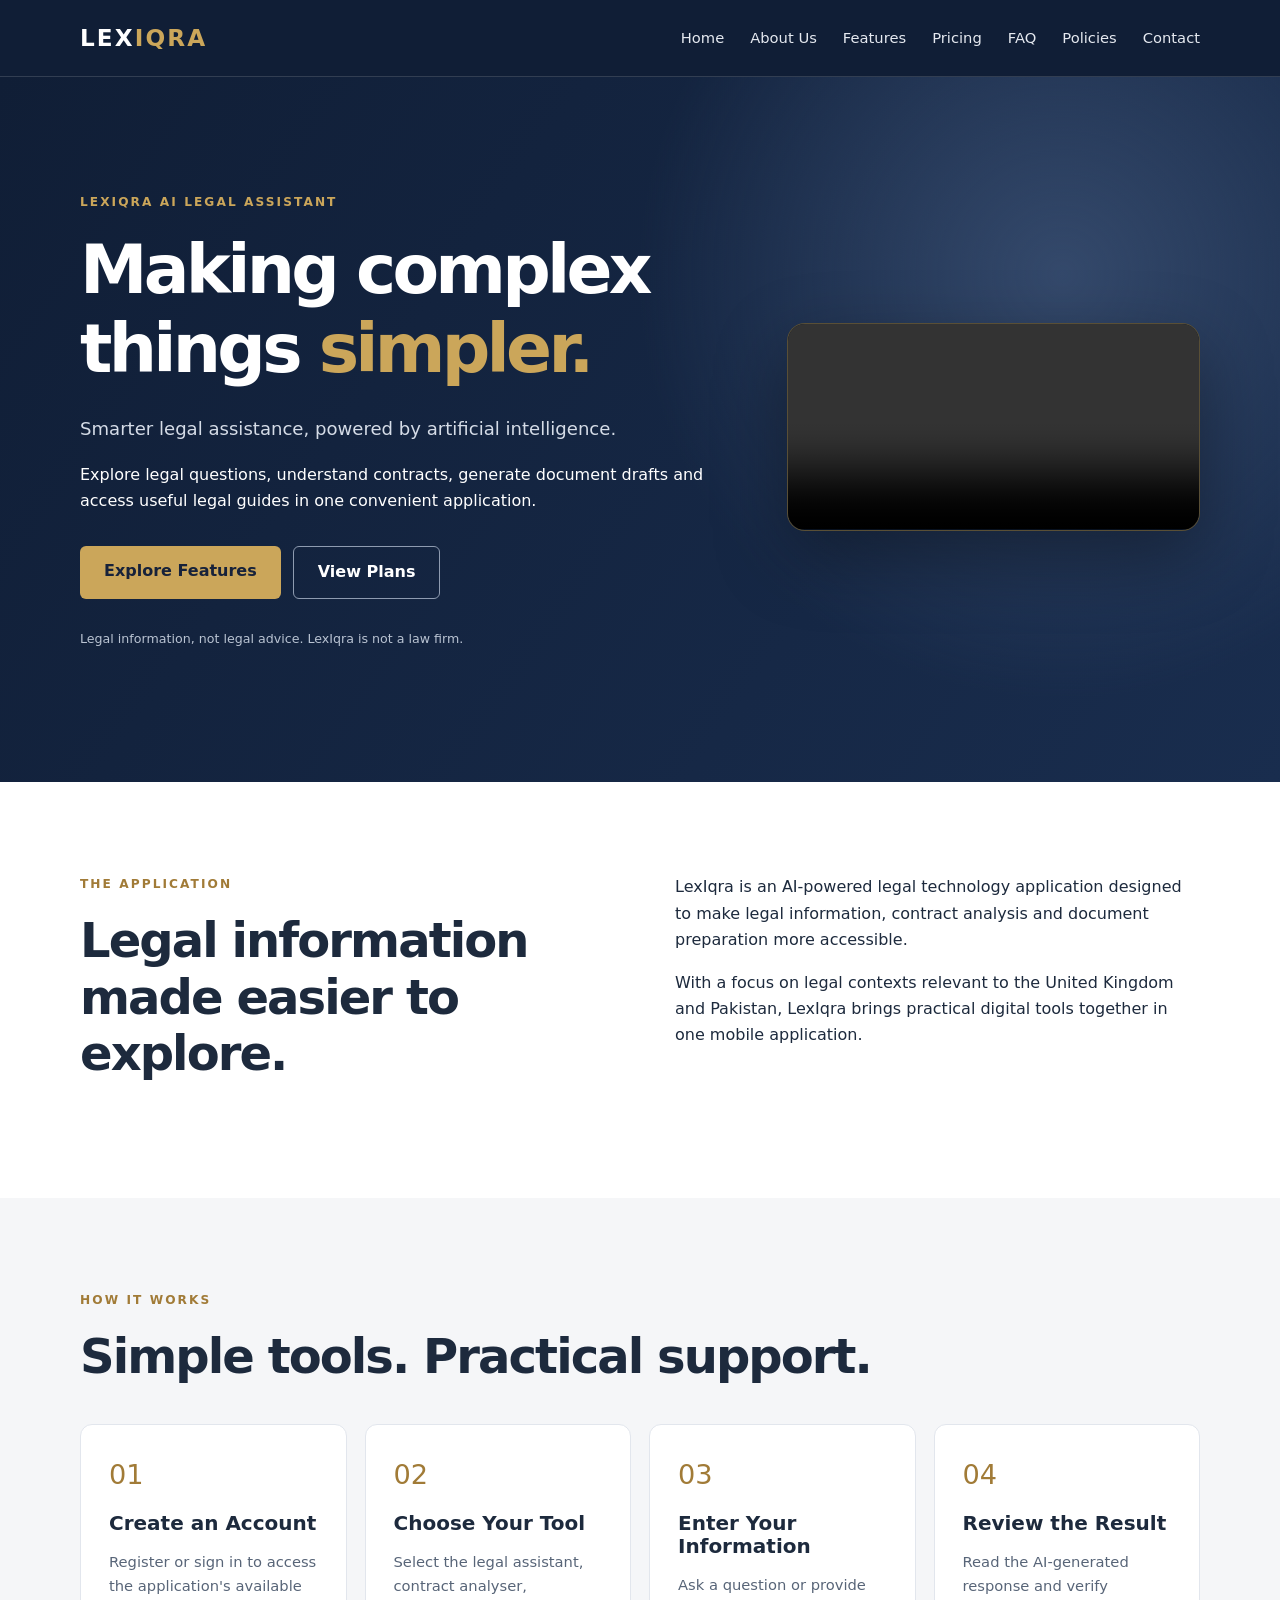
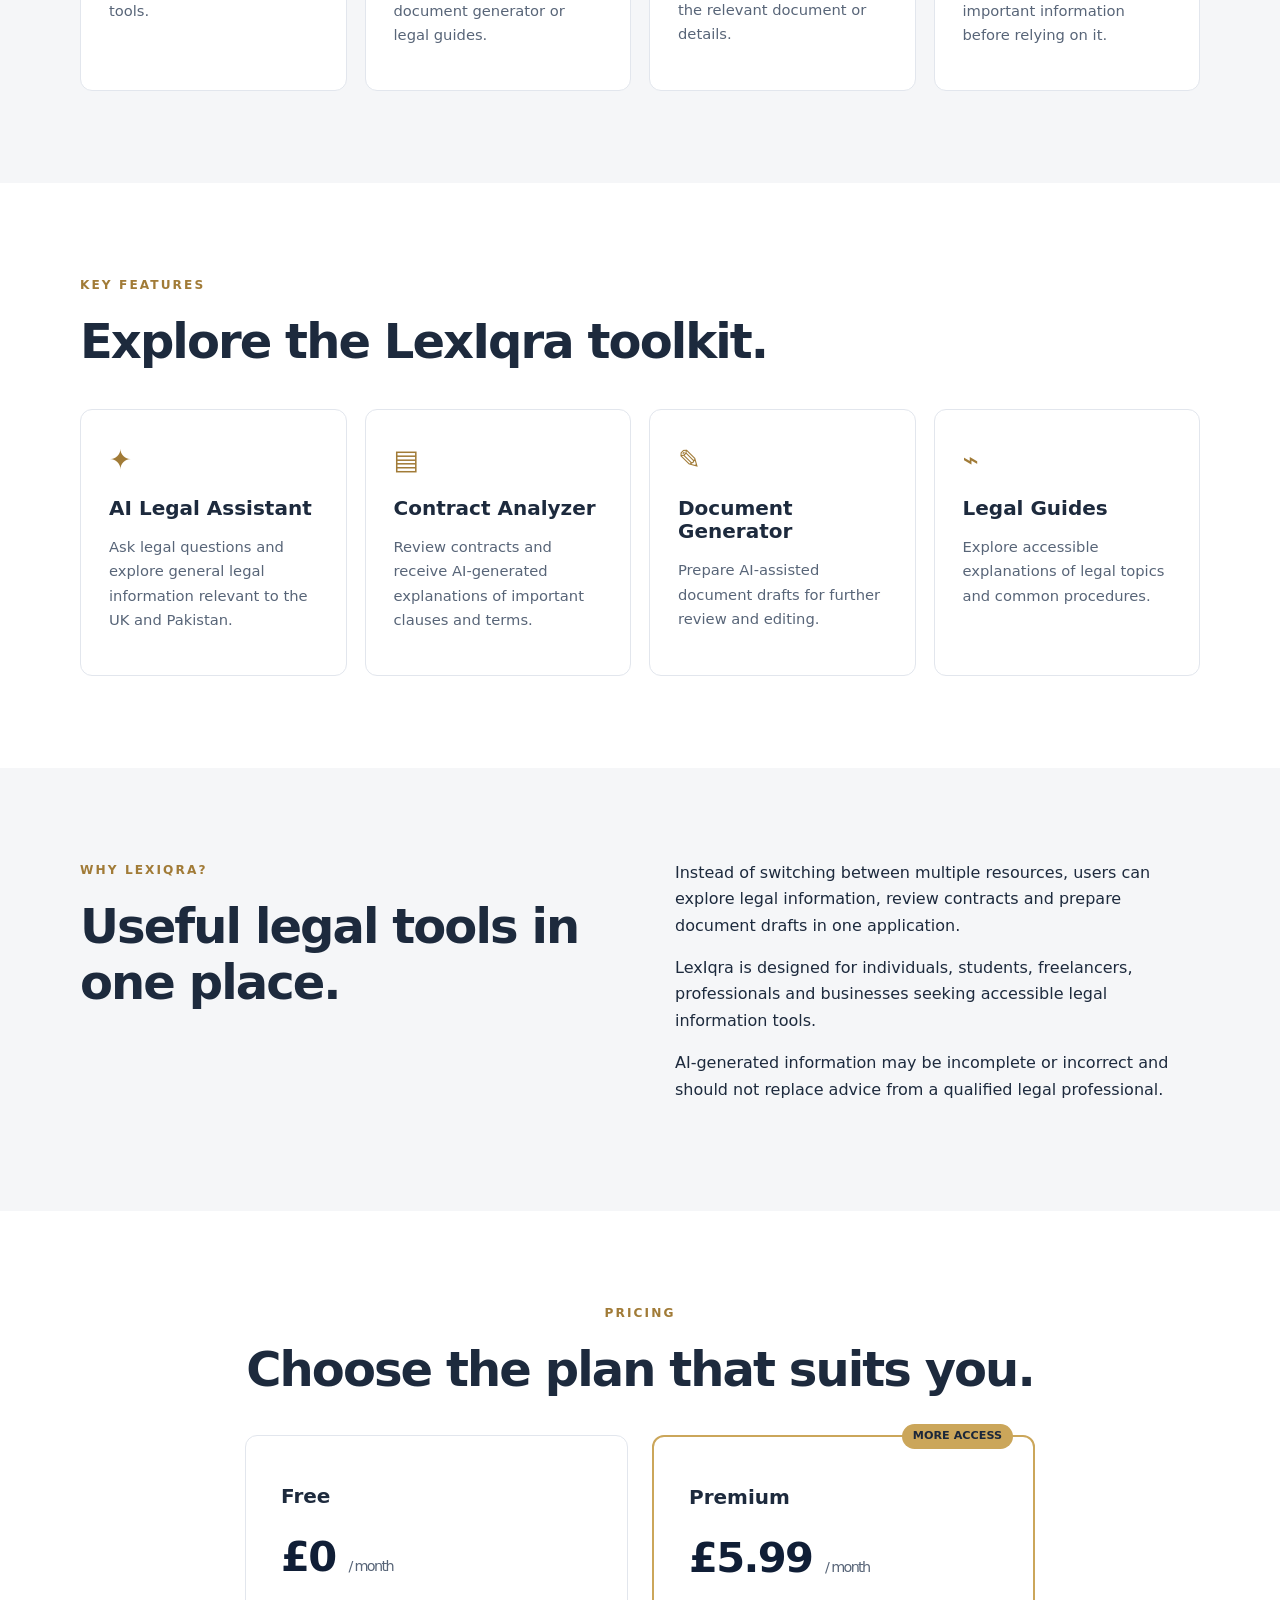
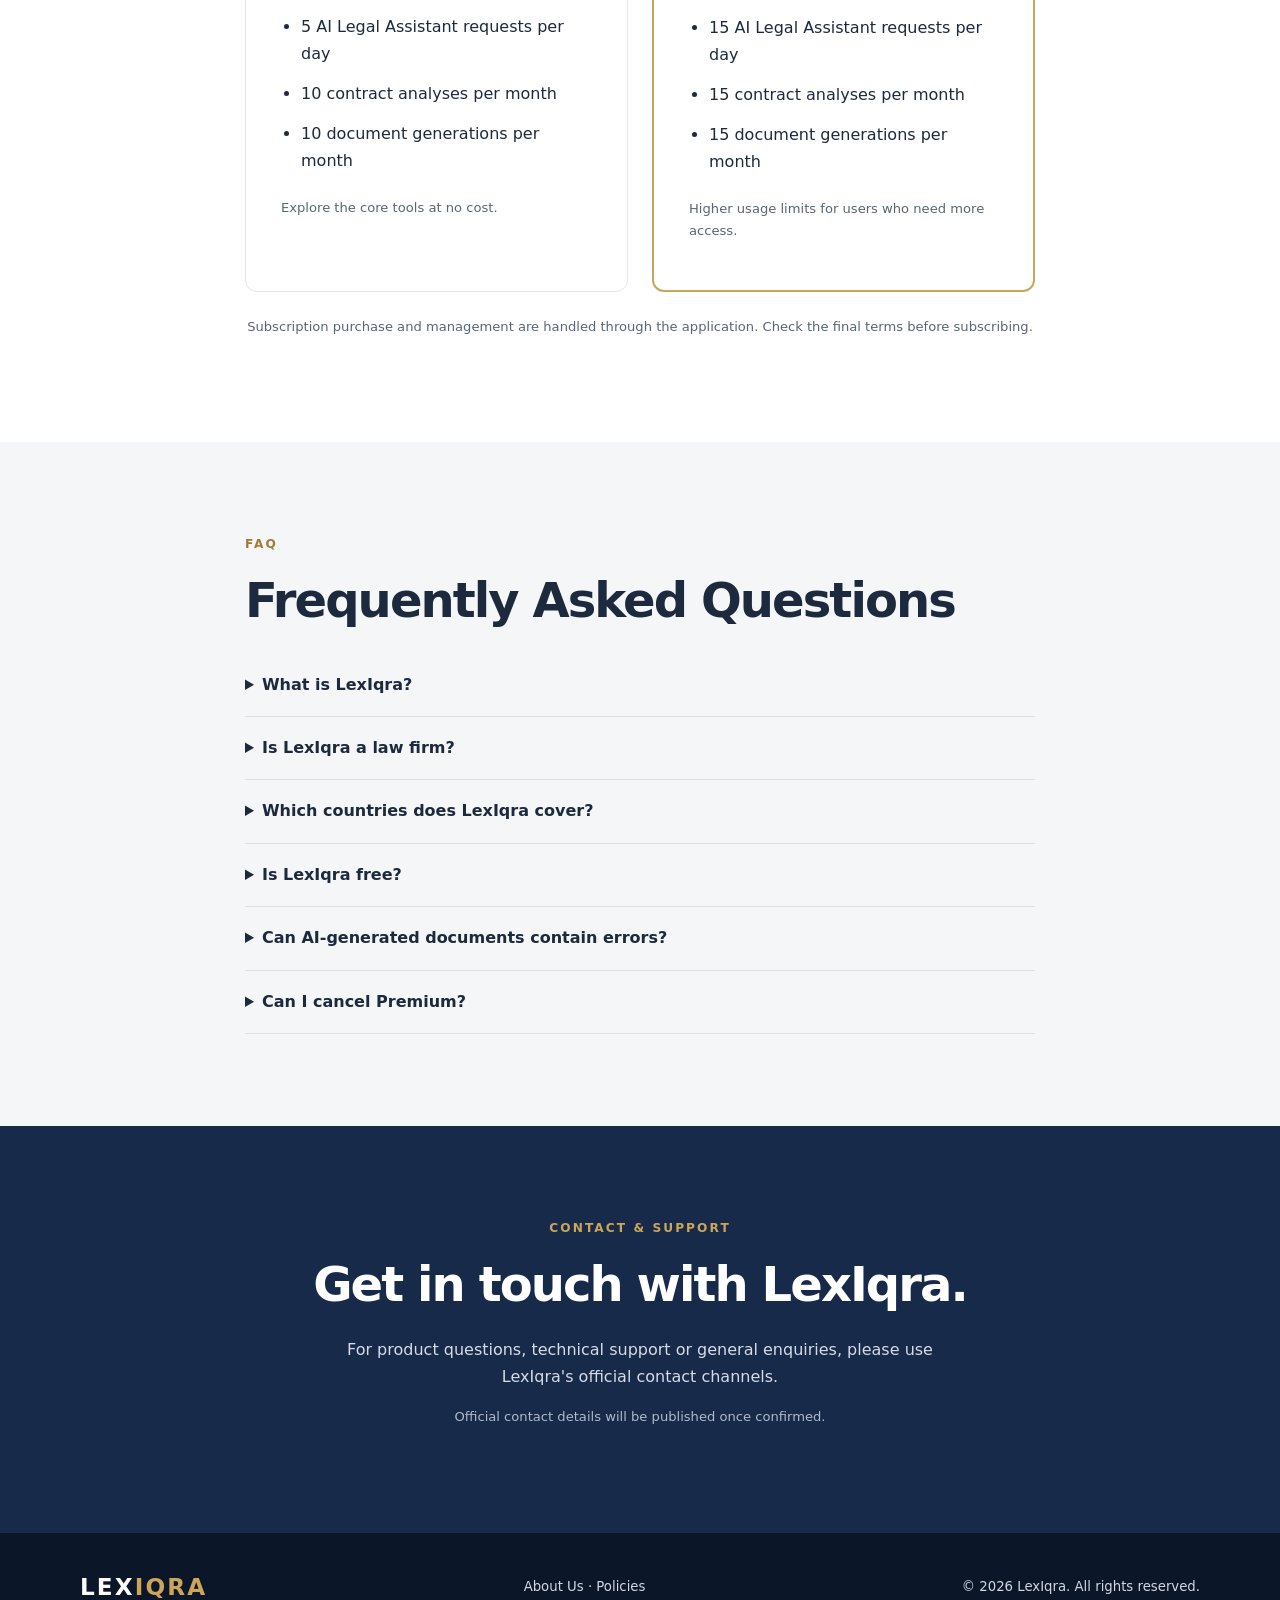
==== commit 5bf60232: "Update index.html" ====
--- a/index.html
+++ b/index.html
@@ -4,8 +4,8 @@
 <head>
   <meta charset="UTF-8">
   <meta name="viewport" content="width=device-width, initial-scale=1.0">
-  <meta name="description" content="Learn about LexIqra, our mission, vision and founder.">
-  <title>About Us | LexIqra</title>
+  <meta name="description" content="Explore LexIqra AI Legal Assistant: legal information, contract analysis, document drafting and legal guides.">
+  <title>LexIqra | AI Legal Assistant</title>
   <link rel="stylesheet" href="style.css">
 </head>
 <body>
@@ -21,204 +21,377 @@
     <nav id="navigation">
       <a href="index.html">Home</a>
       <a href="about.html">About Us</a>
-      <a href="about.html#founder">Founder</a>
-      <a href="index.html#features">Features</a>
-      <a href="index.html#pricing">Pricing</a>
+      <a href="#features">Features</a>
+      <a href="#pricing">Pricing</a>
+      <a href="#faq">FAQ</a>
       <a href="policies.html">Policies</a>
-      <a href="index.html#contact">Contact</a>
+      <a href="#contact">Contact</a>
     </nav>
   </div>
 </header>
 
 <main>
 
-  <!-- ABOUT LEXIQRA -->
-  <section class="subhero">
-    <div class="container">
-      <p class="eyebrow">ABOUT LEXIQRA</p>
-      <h1>Technology with purpose.</h1>
-      <p class="lead">
-        Building practical, accessible digital tools
-        that help people navigate complex tasks.
-      </p>
-    </div>
-  </section>
-
-  <!-- COMPANY -->
+  <!-- HERO AND APP DEMO -->
+  <section class="hero" id="home">
+    <div class="container hero-inner">
+
+      <div class="hero-copy">
+        <p class="eyebrow">
+          LEXIQRA AI LEGAL ASSISTANT
+        </p>
+
+        <h1>
+          Making complex things
+          <em>simpler.</em>
+        </h1>
+
+        <p class="lead">
+          Smarter legal assistance, powered by
+          artificial intelligence.
+        </p>
+
+        <p>
+          Explore legal questions, understand contracts,
+          generate document drafts and access useful
+          legal guides in one convenient application.
+        </p>
+
+        <div class="actions">
+          <a class="btn primary" href="#features">
+            Explore Features
+          </a>
+          <a class="btn outline" href="#pricing">
+            View Plans
+          </a>
+        </div>
+
+        <p class="hero-note">
+          Legal information, not legal advice.
+          LexIqra is not a law firm.
+        </p>
+      </div>
+
+      <div class="hero-media">
+        <video
+          controls
+          playsinline
+          preload="metadata"
+          aria-label="LexIqra application demonstration">
+          <source
+            src="assets/lexiqra-demo.mp4"
+            type="video/mp4">
+          Your browser does not support video playback.
+        </video>
+      </div>
+
+    </div>
+  </section>
+
+  <!-- APP INTRODUCTION -->
   <section class="section">
     <div class="container split">
       <div>
-        <p class="eyebrow">WHO WE ARE</p>
-        <h2>About Our Company</h2>
+        <p class="eyebrow">THE APPLICATION</p>
+        <h2>
+          Legal information made easier to explore.
+        </h2>
       </div>
 
       <div>
         <p>
-          LexIqra is a technology and innovation company
-          driven by a passion for artificial intelligence,
-          software development and problem-solving.
-        </p>
-        <p>
-          We develop intelligent digital products and
-          practical solutions intended to simplify
-          complex tasks, support individuals and
-          help businesses grow.
-        </p>
-        <p>
-          Our legal information assistant is one example
-          of our approach: bringing useful tools together
-          in an accessible mobile experience.
-        </p>
-      </div>
-    </div>
-  </section>
-
-  <!-- MISSION AND VISION -->
+          LexIqra is an AI-powered legal technology
+          application designed to make legal information,
+          contract analysis and document preparation
+          more accessible.
+        </p>
+
+        <p>
+          With a focus on legal contexts relevant
+          to the United Kingdom and Pakistan,
+          LexIqra brings practical digital tools
+          together in one mobile application.
+        </p>
+      </div>
+    </div>
+  </section>
+
+  <!-- HOW IT WORKS -->
+  <section class="section alt" id="how-it-works">
+    <div class="container">
+      <p class="eyebrow">HOW IT WORKS</p>
+      <h2>Simple tools. Practical support.</h2>
+
+      <div class="cards">
+        <article class="feature">
+          <span class="symbol">01</span>
+          <h3>Create an Account</h3>
+          <p>
+            Register or sign in to access
+            the application's available tools.
+          </p>
+        </article>
+
+        <article class="feature">
+          <span class="symbol">02</span>
+          <h3>Choose Your Tool</h3>
+          <p>
+            Select the legal assistant,
+            contract analyser, document
+            generator or legal guides.
+          </p>
+        </article>
+
+        <article class="feature">
+          <span class="symbol">03</span>
+          <h3>Enter Your Information</h3>
+          <p>
+            Ask a question or provide the
+            relevant document or details.
+          </p>
+        </article>
+
+        <article class="feature">
+          <span class="symbol">04</span>
+          <h3>Review the Result</h3>
+          <p>
+            Read the AI-generated response
+            and verify important information
+            before relying on it.
+          </p>
+        </article>
+      </div>
+    </div>
+  </section>
+
+  <!-- FEATURES -->
+  <section class="section" id="features">
+    <div class="container">
+      <p class="eyebrow">KEY FEATURES</p>
+      <h2>Explore the LexIqra toolkit.</h2>
+
+      <div class="cards">
+        <article class="feature">
+          <span class="symbol">✦</span>
+          <h3>AI Legal Assistant</h3>
+          <p>
+            Ask legal questions and explore
+            general legal information relevant
+            to the UK and Pakistan.
+          </p>
+        </article>
+
+        <article class="feature">
+          <span class="symbol">▤</span>
+          <h3>Contract Analyzer</h3>
+          <p>
+            Review contracts and receive
+            AI-generated explanations of
+            important clauses and terms.
+          </p>
+        </article>
+
+        <article class="feature">
+          <span class="symbol">✎</span>
+          <h3>Document Generator</h3>
+          <p>
+            Prepare AI-assisted document
+            drafts for further review
+            and editing.
+          </p>
+        </article>
+
+        <article class="feature">
+          <span class="symbol">⌁</span>
+          <h3>Legal Guides</h3>
+          <p>
+            Explore accessible explanations
+            of legal topics and common
+            procedures.
+          </p>
+        </article>
+      </div>
+    </div>
+  </section>
+
+  <!-- BENEFITS -->
   <section class="section alt">
     <div class="container split">
-      <article>
-        <p class="eyebrow">OUR MISSION</p>
-        <h2>Make technology more accessible.</h2>
-        <p>
-          We aim to make legal technology more accessible
-          by bringing artificial intelligence and practical
-          legal tools together in one convenient platform,
-          helping users explore legal questions, understand
-          contracts and prepare document drafts.
-        </p>
-      </article>
-
-      <article>
-        <p class="eyebrow">OUR VISION</p>
-        <h2>Build for the future.</h2>
-        <p>
-          We aspire to develop smarter features, expand
-          our technology and introduce useful digital
-          solutions that make complex processes easier
-          to navigate.
-        </p>
-      </article>
-    </div>
-  </section>
-
-  <!-- FOUNDER -->
-  <section class="section founder-section" id="founder">
+      <div>
+        <p class="eyebrow">WHY LEXIQRA?</p>
+        <h2>
+          Useful legal tools in one place.
+        </h2>
+      </div>
+
+      <div>
+        <p>
+          Instead of switching between
+          multiple resources, users can
+          explore legal information,
+          review contracts and prepare
+          document drafts in one application.
+        </p>
+
+        <p>
+          LexIqra is designed for individuals,
+          students, freelancers, professionals
+          and businesses seeking accessible
+          legal information tools.
+        </p>
+
+        <p>
+          AI-generated information may be
+          incomplete or incorrect and
+          should not replace advice from
+          a qualified legal professional.
+        </p>
+      </div>
+    </div>
+  </section>
+
+  <!-- PRICING -->
+  <section class="section" id="pricing">
     <div class="container">
-
-      <div class="founder-card">
-
-        <div class="founder-card-main">
-
-          <!-- PHOTO -->
-          <div class="founder-photo">
-            <img
-              src="assets/founder.jpg"
-              alt="Founder of LexIqra"
-              onerror="this.style.display='none';this.nextElementSibling.style.display='flex'">
-
-            <div class="founder-photo-placeholder"
-              style="display:none">
-              Founder photograph
-              <span>Coming soon</span>
-            </div>
+      <p class="eyebrow center">PRICING</p>
+      <h2 class="center">
+        Choose the plan that suits you.
+      </h2>
+
+      <div class="pricing">
+
+        <article class="plan">
+          <h3>Free</h3>
+
+          <div class="price">
+            £0 <small>/ month</small>
           </div>
 
-          <!-- INTRODUCTION -->
-          <div class="founder-intro">
-            <p class="founder-kicker">
-              Meet the Founder
-            </p>
-
-            <h2>
-              Building technology<br>
-              for a smarter future.
-            </h2>
-
-            <p class="founder-role">
-              Founder &amp; CEO of LexIqra
-            </p>
+          <ul>
+            <li>5 AI Legal Assistant requests per day</li>
+            <li>10 contract analyses per month</li>
+            <li>10 document generations per month</li>
+          </ul>
+
+          <p class="small">
+            Explore the core tools at no cost.
+          </p>
+        </article>
+
+        <article class="plan featured">
+          <div class="tag">MORE ACCESS</div>
+
+          <h3>Premium</h3>
+
+          <div class="price">
+            £5.99 <small>/ month</small>
           </div>
 
-        </div>
-
-        <div class="founder-card-divider"></div>
-
-        <!-- BIOGRAPHY -->
-        <div class="founder-bio">
-
-          <p>
-            I am the founder of LexIqra, a technology
-            and innovation company driven by my passion
-            for artificial intelligence, software
-            development and problem-solving.
-          </p>
-
-          <p>
-            I created LexIqra with a vision to make
-            technology more accessible, practical
-            and useful in everyday life.
-          </p>
-
-          <p>
-            My goal is to develop intelligent digital
-            products and innovative solutions that
-            simplify complex tasks, empower individuals
-            and help businesses grow.
-          </p>
-
-          <p>
-            I believe technology should create
-            opportunities, solve real problems and
-            make a meaningful difference.
-          </p>
-
-        </div>
-
-      </div>
-    </div>
-  </section>
-
-  <!-- WHAT WE DO -->
-  <section class="section alt">
-    <div class="container">
-      <p class="eyebrow">WHAT WE BUILD</p>
-      <h2>From ideas to practical tools.</h2>
-
-      <div class="cards">
-
-        <article class="feature">
-          <h3>Artificial Intelligence</h3>
-          <p>
-            Accessible AI-powered experiences
-            designed around everyday tasks.
-          </p>
-        </article>
-
-        <article class="feature">
-          <h3>Automation</h3>
-          <p>
-            Digital approaches to repetitive
-            and complex workflows.
-          </p>
-        </article>
-
-        <article class="feature">
-          <h3>Software Development</h3>
-          <p>
-            Products created to help
-            individuals and organisations.
-          </p>
-        </article>
-
-        <article class="feature">
-          <h3>Legal Information Tools</h3>
-          <p>
-            LexIqra's mobile assistant, contract
-            analysis, document drafting and guides.
-          </p>
-        </article>
-
-      </div>
+          <ul>
+            <li>15 AI Legal Assistant requests per day</li>
+            <li>15 contract analyses per month</li>
+            <li>15 document generations per month</li>
+          </ul>
+
+          <p class="small">
+            Higher usage limits for
+            users who need more access.
+          </p>
+        </article>
+
+      </div>
+
+      <p class="small center">
+        Subscription purchase and management
+        are handled through the application.
+        Check the final terms before subscribing.
+      </p>
+    </div>
+  </section>
+
+  <!-- FAQ -->
+  <section class="section alt" id="faq">
+    <div class="container narrow">
+      <p class="eyebrow">FAQ</p>
+      <h2>Frequently Asked Questions</h2>
+
+      <details>
+        <summary>What is LexIqra?</summary>
+        <p>
+          LexIqra is an AI-powered application
+          offering legal information, contract
+          analysis, document drafting and guides.
+        </p>
+      </details>
+
+      <details>
+        <summary>Is LexIqra a law firm?</summary>
+        <p>
+          No. LexIqra is not a law firm
+          and does not provide professional
+          legal advice or representation.
+        </p>
+      </details>
+
+      <details>
+        <summary>Which countries does LexIqra cover?</summary>
+        <p>
+          The application focuses on legal
+          information relevant to the
+          United Kingdom and Pakistan.
+        </p>
+      </details>
+
+      <details>
+        <summary>Is LexIqra free?</summary>
+        <p>
+          A free plan is available with
+          usage limits. Premium offers
+          higher limits for £5.99 per month.
+        </p>
+      </details>
+
+      <details>
+        <summary>Can AI-generated documents contain errors?</summary>
+        <p>
+          Yes. AI-generated content can
+          contain errors or omissions.
+          Review documents carefully and
+          seek professional legal advice
+          when appropriate.
+        </p>
+      </details>
+
+      <details>
+        <summary>Can I cancel Premium?</summary>
+        <p>
+          Subscription management and
+          cancellation are handled through
+          the relevant purchase platform,
+          subject to its terms.
+        </p>
+      </details>
+
+    </div>
+  </section>
+
+  <!-- CONTACT -->
+  <section class="section contact" id="contact">
+    <div class="container center">
+      <p class="eyebrow">CONTACT & SUPPORT</p>
+      <h2>Get in touch with LexIqra.</h2>
+
+      <p>
+        For product questions, technical
+        support or general enquiries,
+        please use LexIqra's official
+        contact channels.
+      </p>
+
+      <p class="small">
+        Official contact details will be
+        published once confirmed.
+      </p>
     </div>
   </section>
 
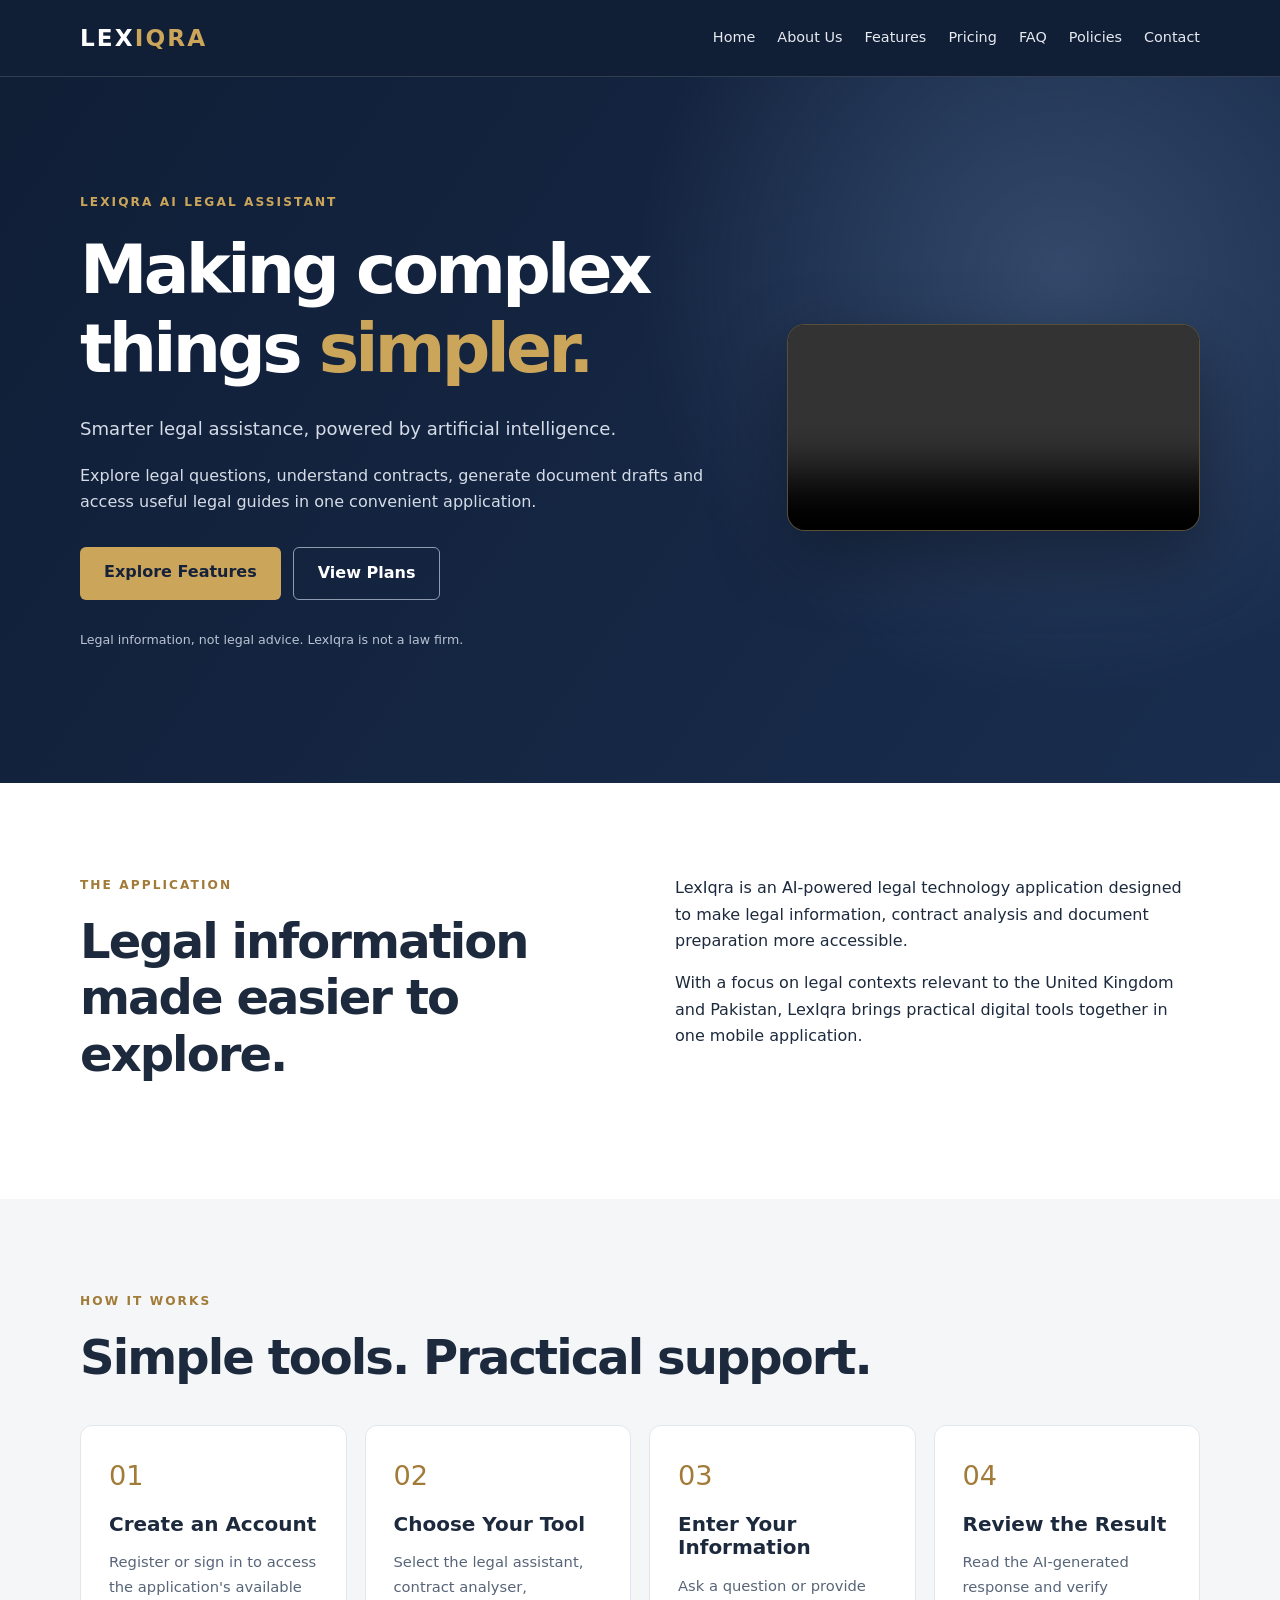
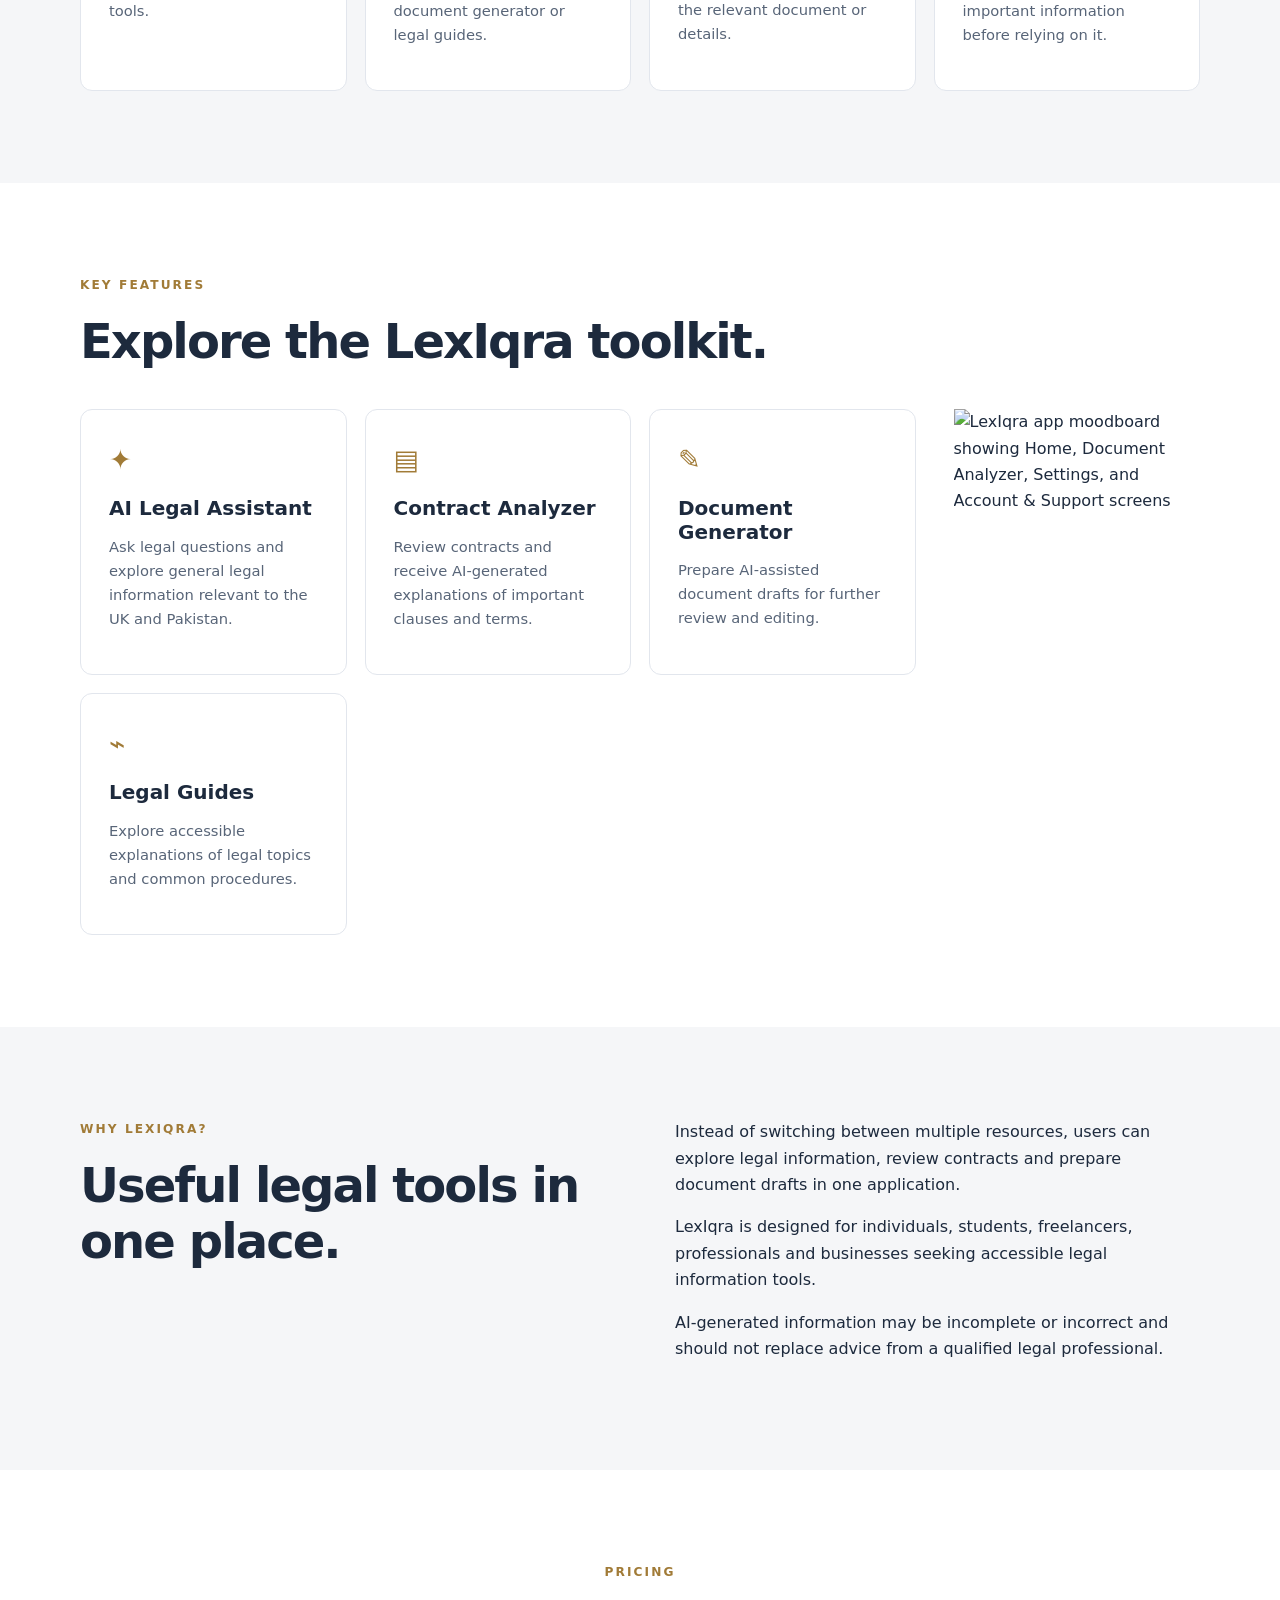
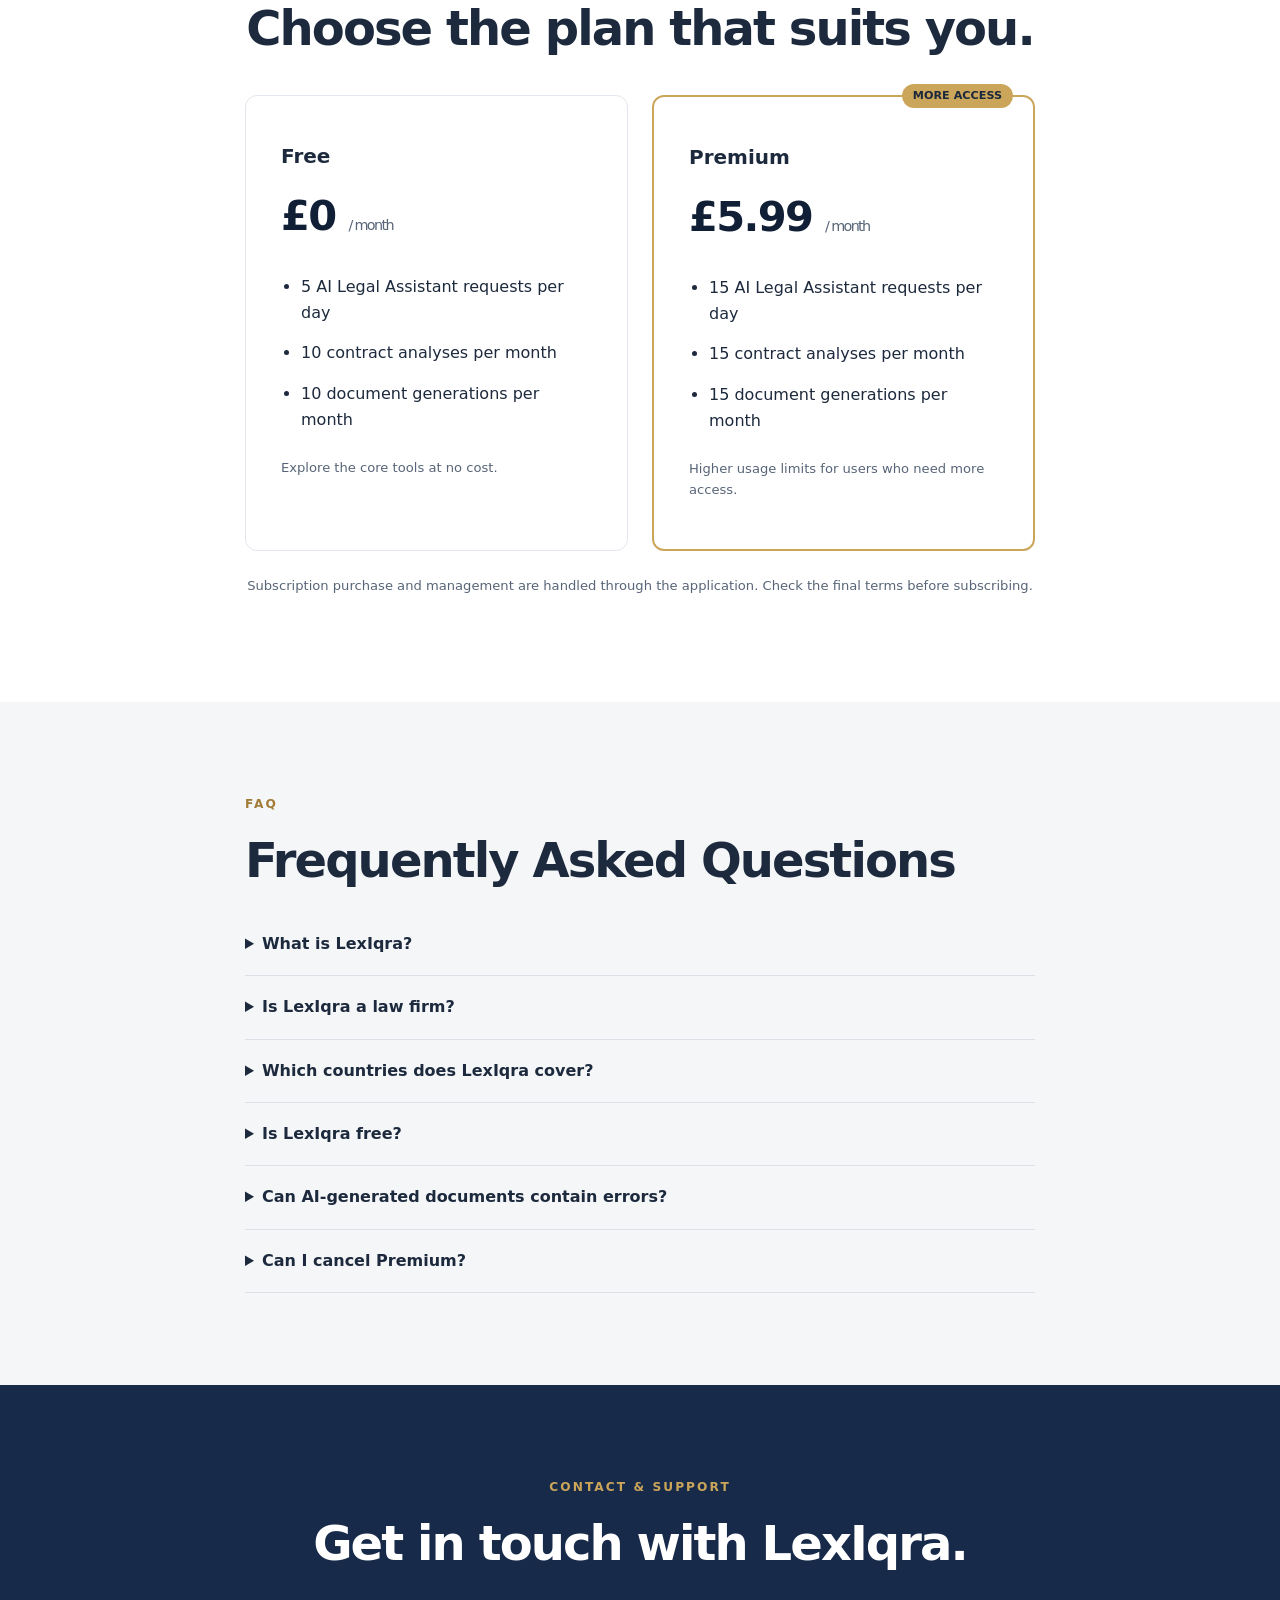
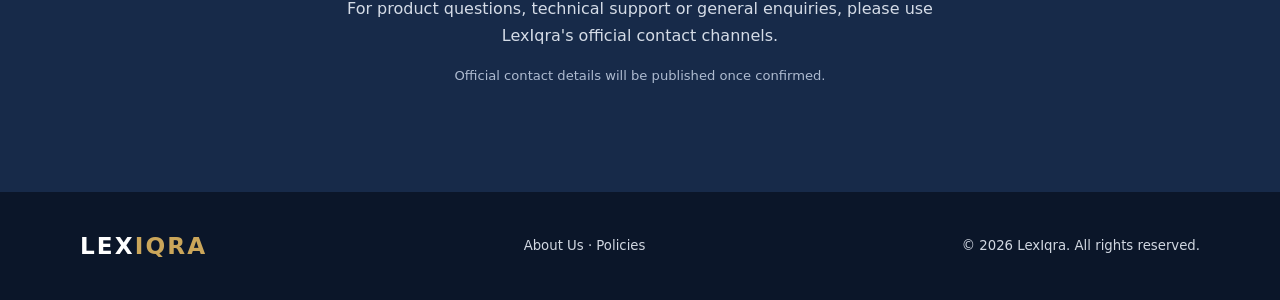
==== commit 62bb11dc: "Update index.html" ====
--- a/index.html
+++ b/index.html
@@ -201,6 +201,17 @@
           </p>
         </article>
 
+<!-- LEXIQRA APP MOODBOARD -->
+<section class="toolkit-moodboard" aria-label="LexIqra app preview">
+  <div class="container">
+    <img
+      src="assets/lexiqra-moodboard.webp"
+      alt="LexIqra app moodboard showing Home, Document Analyzer, Settings, and Account & Support screens"
+      class="moodboard-image"
+      loading="lazy">
+  </div>
+</section>
+        
         <article class="feature">
           <span class="symbol">⌁</span>
           <h3>Legal Guides</h3>
--- a/style.css
+++ b/style.css
@@ -1,9 +1,13 @@
+
+/* =====================================
+   LEXIQRA - COMPLETE STYLESHEET
+   ===================================== */
 
 :root {
   --navy: #101e36;
   --navy2: #172a49;
   --gold: #cba65a;
-  --paper: #fff;
+  --paper: #ffffff;
   --soft: #f5f6f8;
   --ink: #1d2a3d;
   --muted: #586578;
@@ -19,9 +23,10 @@
 
 body {
   margin: 0;
+  background: var(--paper);
+  color: var(--ink);
   font-family: Inter, ui-sans-serif, system-ui,
-    -apple-system, Segoe UI, Arial, sans-serif;
-  color: var(--ink);
+    -apple-system, "Segoe UI", Arial, sans-serif;
   line-height: 1.65;
 }
 
@@ -30,19 +35,24 @@
   text-decoration: none;
 }
 
+img,
+video {
+  max-width: 100%;
+}
+
 .container {
   width: min(1120px, calc(100% - 40px));
-  margin: auto;
+  margin-inline: auto;
 }
 
 /* HEADER */
 
 .site-header {
+  position: sticky;
+  top: 0;
+  z-index: 100;
   background: var(--navy);
   color: white;
-  position: sticky;
-  top: 0;
-  z-index: 10;
   border-bottom: 1px solid #ffffff24;
 }
 
@@ -51,12 +61,14 @@
   align-items: center;
   justify-content: space-between;
   min-height: 76px;
+  gap: 20px;
 }
 
 .logo {
   font-size: 1.45rem;
   font-weight: 850;
   letter-spacing: .09em;
+  white-space: nowrap;
 }
 
 .logo span {
@@ -65,11 +77,12 @@
 
 nav {
   display: flex;
-  gap: 26px;
+  align-items: center;
+  gap: 22px;
 }
 
 nav a {
-  font-size: .92rem;
+  font-size: .9rem;
   color: #e5e9f0;
 }
 
@@ -86,13 +99,76 @@
   cursor: pointer;
 }
 
-/* HERO */
+/* TYPOGRAPHY */
+
+h1,
+h2,
+h3 {
+  line-height: 1.17;
+}
+
+h1 {
+  font-size: clamp(3rem, 7vw, 5.8rem);
+  letter-spacing: -.055em;
+  margin: 0 0 25px;
+}
+
+h2 {
+  font-size: clamp(2rem, 4vw, 3rem);
+  letter-spacing: -.04em;
+  margin: 0 0 25px;
+}
+
+h3 {
+  font-size: 1.25rem;
+  margin: 14px 0;
+}
+
+p {
+  margin-top: 0;
+}
+
+.eyebrow {
+  font-size: .76rem;
+  letter-spacing: .17em;
+  font-weight: 750;
+  color: #a17b37;
+  margin: 0 0 18px;
+}
+
+.lead {
+  max-width: 710px;
+  font-size: 1.13rem;
+  line-height: 1.7;
+}
+
+.small {
+  font-size: .82rem;
+  color: var(--muted);
+}
+
+.center {
+  text-align: center;
+}
+
+.narrow {
+  max-width: 790px;
+}
+
+/* HOME HERO */
 
 .hero {
   background:
-    radial-gradient(circle at 83% 28%,
-      #34496b 0%, transparent 36%),
-    linear-gradient(125deg, #101e36, #192d4e);
+    radial-gradient(
+      circle at 83% 28%,
+      #34496b 0%,
+      transparent 36%
+    ),
+    linear-gradient(
+      125deg,
+      #101e36,
+      #192d4e
+    );
   color: white;
   padding: 115px 0 120px;
 }
@@ -104,34 +180,14 @@
     minmax(280px, .85fr);
   gap: clamp(24px, 4vw, 64px);
   align-items: center;
-  max-width: none;
 }
 
 .hero-copy {
   min-width: 0;
 }
 
-.eyebrow {
-  font-size: .76rem;
-  letter-spacing: .17em;
-  font-weight: 750;
-  color: #a17b37;
-  margin: 0 0 18px;
-}
-
 .hero .eyebrow {
   color: var(--gold);
-}
-
-h1, h2, h3 {
-  line-height: 1.17;
-}
-
-h1 {
-  font-size: clamp(3rem, 7vw, 5.8rem);
-  letter-spacing: -.055em;
-  max-width: 850px;
-  margin: 0 0 25px;
 }
 
 .hero h1 {
@@ -139,37 +195,33 @@
   max-width: 780px;
 }
 
-h1 em {
+.hero h1 em {
   font-style: normal;
   color: var(--gold);
 }
 
-h2 {
-  font-size: clamp(2rem, 4vw, 3rem);
-  letter-spacing: -.04em;
-  margin: 0 0 25px;
-}
-
-h3 {
-  font-size: 1.25rem;
-  margin: 14px 0;
-}
-
-.lead {
-  max-width: 710px;
+.hero .lead,
+.hero-copy > p:not(.eyebrow):not(.lead):not(.hero-note) {
   color: #d5dce7;
-  font-size: 1.13rem;
-}
-
-.hero .lead {
-  max-width: 650px;
-}
+}
+
+.hero-note {
+  font-size: .79rem;
+  color: #b9c3d2;
+  margin-top: 30px;
+}
+
+/* BUTTONS */
 
 .actions {
   display: flex;
+  flex-wrap: wrap;
   gap: 12px;
-  flex-wrap: wrap;
   margin-top: 32px;
+}
+
+.centered-actions {
+  justify-content: center;
 }
 
 .btn {
@@ -177,6 +229,11 @@
   padding: 12px 24px;
   border-radius: 6px;
   font-weight: 700;
+  transition: transform .2s, background .2s;
+}
+
+.btn:hover {
+  transform: translateY(-2px);
 }
 
 .primary {
@@ -184,15 +241,13 @@
   color: #17223a;
 }
 
+.primary:hover {
+  background: #dfbb73;
+}
+
 .outline {
   border: 1px solid #8e9bb0;
   color: white;
-}
-
-.hero-note {
-  font-size: .79rem;
-  color: #b9c3d2;
-  margin-top: 30px;
 }
 
 /* VIDEO */
@@ -220,6 +275,7 @@
 
 .section {
   padding: 92px 0;
+  scroll-margin-top: 76px;
 }
 
 .alt {
@@ -233,18 +289,17 @@
   align-items: start;
 }
 
-.split p {
-  margin-top: 0;
-}
+/* FEATURE CARDS */
 
 .cards {
   display: grid;
-  grid-template-columns: repeat(4, 1fr);
+  grid-template-columns: repeat(4, minmax(0,1fr));
   gap: 18px;
   margin-top: 40px;
 }
 
-.feature, .plan {
+.feature,
+.plan {
   background: white;
   border: 1px solid #e2e6ed;
   border-radius: 12px;
@@ -265,7 +320,7 @@
 
 .pricing {
   display: grid;
-  grid-template-columns: repeat(2, minmax(0,1fr));
+  grid-template-columns: repeat(2,minmax(0,1fr));
   gap: 24px;
   max-width: 790px;
   margin: 38px auto 24px;
@@ -313,19 +368,6 @@
   padding: 7px 0;
 }
 
-.small {
-  font-size: .82rem;
-  color: var(--muted);
-}
-
-.center {
-  text-align: center;
-}
-
-.narrow {
-  max-width: 790px;
-}
-
 /* FAQ */
 
 details {
@@ -340,6 +382,7 @@
 
 details p {
   color: var(--muted);
+  margin-top: 15px;
 }
 
 /* CONTACT */
@@ -364,17 +407,20 @@
   color: #aebbd0;
 }
 
-/* ABOUT PAGE */
+/* ABOUT HERO */
 
 .subhero {
-  background: linear-gradient(115deg,
-    #101e36, #263b60);
+  background: linear-gradient(
+    115deg,
+    #101e36,
+    #263b60
+  );
   color: white;
   padding: 85px 0 80px;
 }
 
 .subhero h1 {
-  font-size: clamp(2.7rem, 5.8vw, 4.8rem);
+  font-size: clamp(2.7rem,5.8vw,4.8rem);
   margin-bottom: 16px;
 }
 
@@ -383,130 +429,112 @@
 }
 
 .subhero .lead {
+  color: #d5dce7;
   margin-bottom: 0;
 }
 
-.text-link {
-  font-weight: 750;
-  color: #a17b37;
-}
-
-.text-link:hover {
-  text-decoration: underline;
-}
-
-.founder-layout {
+/* ABOUT COMPANY + LOGO */
+
+.company-layout {
   display: grid;
-  grid-template-columns: .8fr 1.2fr;
+  grid-template-columns: 300px minmax(0,1fr);
   gap: 65px;
-}
-
-/* FOUNDER SECTION */
+  align-items: center;
+}
+
+.company-logo {
+  width: 100%;
+  max-width: 300px;
+  background: #101e36;
+  border-radius: 22px;
+  padding: 12px;
+  box-shadow: 0 12px 35px rgba(16,30,54,.12);
+}
+
+.company-logo img {
+  display: block;
+  width: 100%;
+  height: auto;
+  border-radius: 12px;
+}
+
+.company-content p {
+  color: #465367;
+}
+
+/* =====================================
+   MEET THE FOUNDER
+   FULL-WIDTH GRAPHIC
+   ===================================== */
 
 .founder-section {
-  background: #f6f7f9;
-  scroll-margin-top: 80px;
-}
-
-.founder-card {
-  background: #08090b;
-  color: #fff;
-  border: 1px solid #2a2b30;
-  border-radius: 22px;
-  padding: clamp(22px, 4vw, 48px);
-  overflow: hidden;
-}
-
-.founder-card-main {
-  display: grid;
-  grid-template-columns:
-    minmax(230px, .85fr)
-    minmax(0, 1.5fr);
-  gap: clamp(28px, 5vw, 70px);
-  align-items: center;
-}
-
-.founder-photo {
-  aspect-ratio: 4 / 5;
-  max-width: 390px;
+  background: #e9eef5;
+  padding: 90px 0;
+  scroll-margin-top: 76px;
+}
+
+.founder-section > .container > h2 {
+  color: #172a49;
+  margin-bottom: 20px;
+}
+
+.founder-profile {
   width: 100%;
-  background: #24272e;
+  max-width: 1100px;
+  margin: 35px auto 0;
+}
+
+/*
+  Important:
+  The founder graphic is already a
+  complete design with photo and text.
+  Never crop it or place it inside
+  the old two-column founder card.
+*/
+
+.founder-banner {
+  display: block;
+  width: 100%;
+  height: auto;
+  max-width: 100%;
+  object-fit: contain;
+  object-position: center;
+  border-radius: 20px;
+  box-shadow:
+    0 18px 45px rgba(23,42,73,.14);
+}
+
+/* FOUNDER BIOGRAPHY */
+
+.founder-biography {
+  max-width: 900px;
+  margin: 42px auto 0;
+  padding: 40px 45px;
+  background: white;
+  border: 1px solid #dce3ed;
   border-radius: 18px;
-  overflow: hidden;
-}
-
-.founder-photo img {
-  width: 100%;
-  height: 100%;
-  display: block;
-  object-fit: cover;
-  object-position: center 35%;
-
-  /* Natural colours, no sepia */
-  filter: none;
-}
-
-.founder-photo-placeholder {
-  height: 100%;
-  width: 100%;
-  align-items: center;
-  justify-content: center;
-  flex-direction: column;
-  color: #e6e7e9;
-  font-weight: 650;
-  text-align: center;
-  background: linear-gradient(
-    140deg, #30343c, #17191e
-  );
-}
-
-.founder-photo-placeholder span {
-  font-size: .85rem;
-  font-weight: 400;
-  color: #aeb2bb;
-}
-
-.founder-kicker {
-  font-size: clamp(1.2rem, 2.3vw, 2rem);
-  font-weight: 650;
+  box-shadow:
+    0 8px 28px rgba(16,30,54,.05);
+  font-size: 1.05rem;
+  line-height: 1.85;
+}
+
+.founder-biography h3 {
+  font-size: 1.7rem;
+  color: var(--navy);
   margin: 0 0 24px;
 }
 
-.founder-intro h2 {
-  font-size: clamp(2rem, 4.2vw, 4rem);
-  line-height: 1.16;
-  letter-spacing: -.045em;
-  margin: 0 0 24px;
-  color: #fff;
-}
-
-.founder-role {
-  font-size: clamp(1.15rem, 2.2vw, 1.8rem);
-  color: #b3b5bb;
-  margin: 0;
-}
-
-.founder-card-divider {
-  height: 1px;
-  background: #292b30;
-  margin: clamp(30px, 5vw, 55px) 0;
-}
-
-.founder-bio {
-  max-width: 850px;
-  color: #d3d5d9;
-  font-size: 1.02rem;
-}
-
-.founder-bio p:first-child {
-  margin-top: 0;
-}
-
-.founder-bio p:last-child {
+.founder-biography p {
+  color: #354052;
+  margin-bottom: 20px;
+}
+
+.founder-biography p:last-child {
   margin-bottom: 0;
 }
 
-/* POLICY PAGE */
+/* POLICIES */
 
 .policy-links {
   display: flex;
@@ -536,24 +564,17 @@
   font-size: 2rem;
 }
 
-.review-note, .draft-notice {
+.review-note,
+.draft-notice {
   padding: 19px 22px;
   background: #f4f6f9;
-  border-left: 4px solid #cba65a;
+  border-left: 4px solid var(--gold);
   border-radius: 6px;
   font-size: .93rem;
 }
 
-.review-note p {
-  margin-bottom: 0;
-}
-
 .draft-notice {
   background: #fff9e9;
-}
-
-.policy-section .eyebrow {
-  margin-bottom: 8px;
 }
 
 /* FOOTER */
@@ -578,11 +599,6 @@
   color: #d2d8e2;
 }
 
-footer .small {
-  max-width: 320px;
-  color: #aeb8c7;
-}
-
 footer a:hover {
   color: var(--gold);
 }
@@ -591,7 +607,7 @@
 
 @media (max-width: 850px) {
   .cards {
-    grid-template-columns: repeat(2, 1fr);
+    grid-template-columns: repeat(2,1fr);
   }
 
   .split {
@@ -611,27 +627,13 @@
     padding: 70px 0;
   }
 
-  .founder-layout {
-    grid-template-columns: 1fr;
-    gap: 20px;
+  .company-layout {
+    grid-template-columns: 220px minmax(0,1fr);
+    gap: 30px;
   }
 }
 
 /* MOBILE */
-
-@media (max-width: 720px) {
-  .founder-card-main {
-    grid-template-columns: 1fr;
-  }
-
-  .founder-photo {
-    max-width: 420px;
-  }
-
-  .founder-card {
-    border-radius: 18px;
-  }
-}
 
 @media (max-width: 640px) {
   .menu-toggle {
@@ -648,6 +650,7 @@
     padding: 22px;
     flex-direction: column;
     gap: 14px;
+    border-bottom: 1px solid #ffffff24;
   }
 
   nav.open {
@@ -662,12 +665,42 @@
     padding: 65px 0;
   }
 
-  .split, .cards, .pricing {
+  .split,
+  .cards,
+  .pricing,
+  .company-layout {
     grid-template-columns: 1fr;
+  }
+
+  .company-logo {
+    max-width: 220px;
+    margin-inline: auto;
+  }
+
+  .founder-section {
+    padding: 65px 0;
+  }
+
+  .founder-banner {
+    border-radius: 12px;
+  }
+
+  .founder-biography {
+    margin-top: 28px;
+    padding: 25px;
+    font-size: 1rem;
+  }
+
+  .founder-biography h3 {
+    font-size: 1.4rem;
   }
 
   .footer-inner {
     align-items: flex-start;
     flex-direction: column;
   }
-}
+
+  h1 {
+    font-size: clamp(2.6rem,11vw,4rem);
+  }
+}
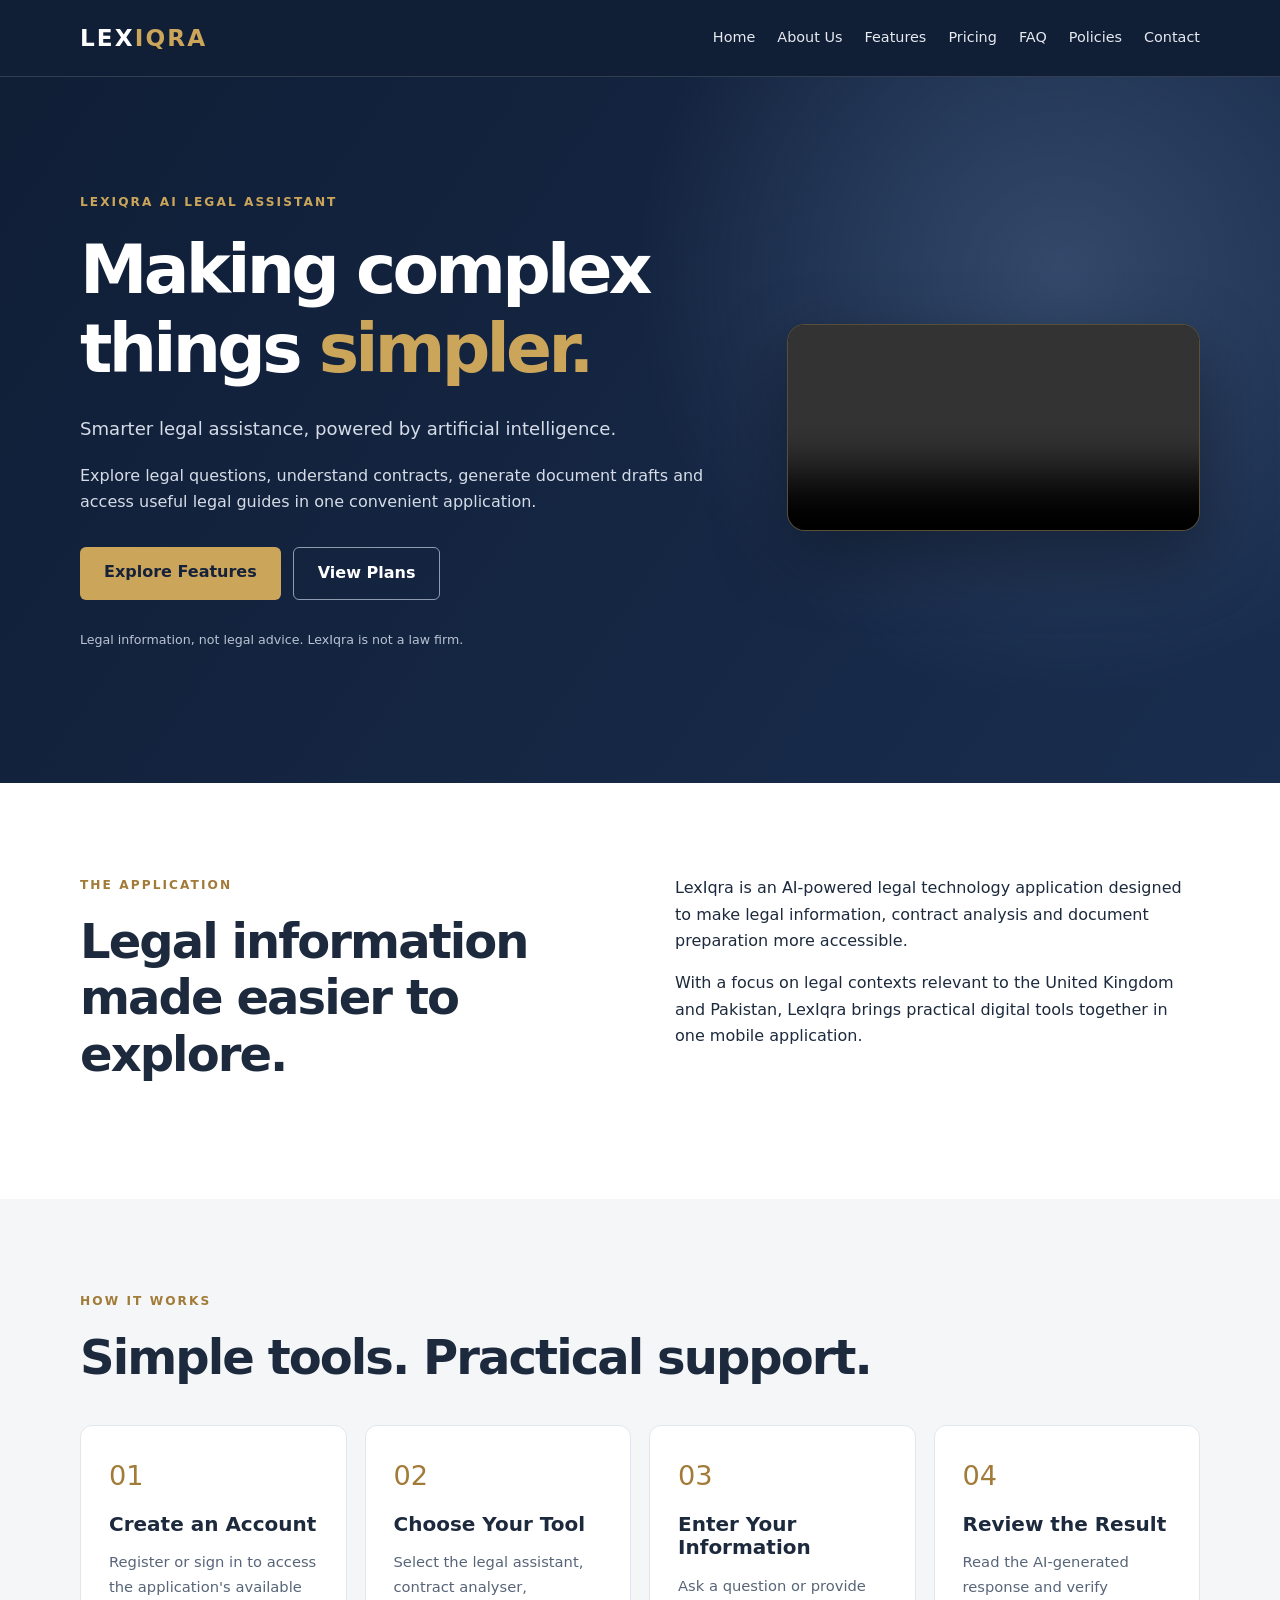
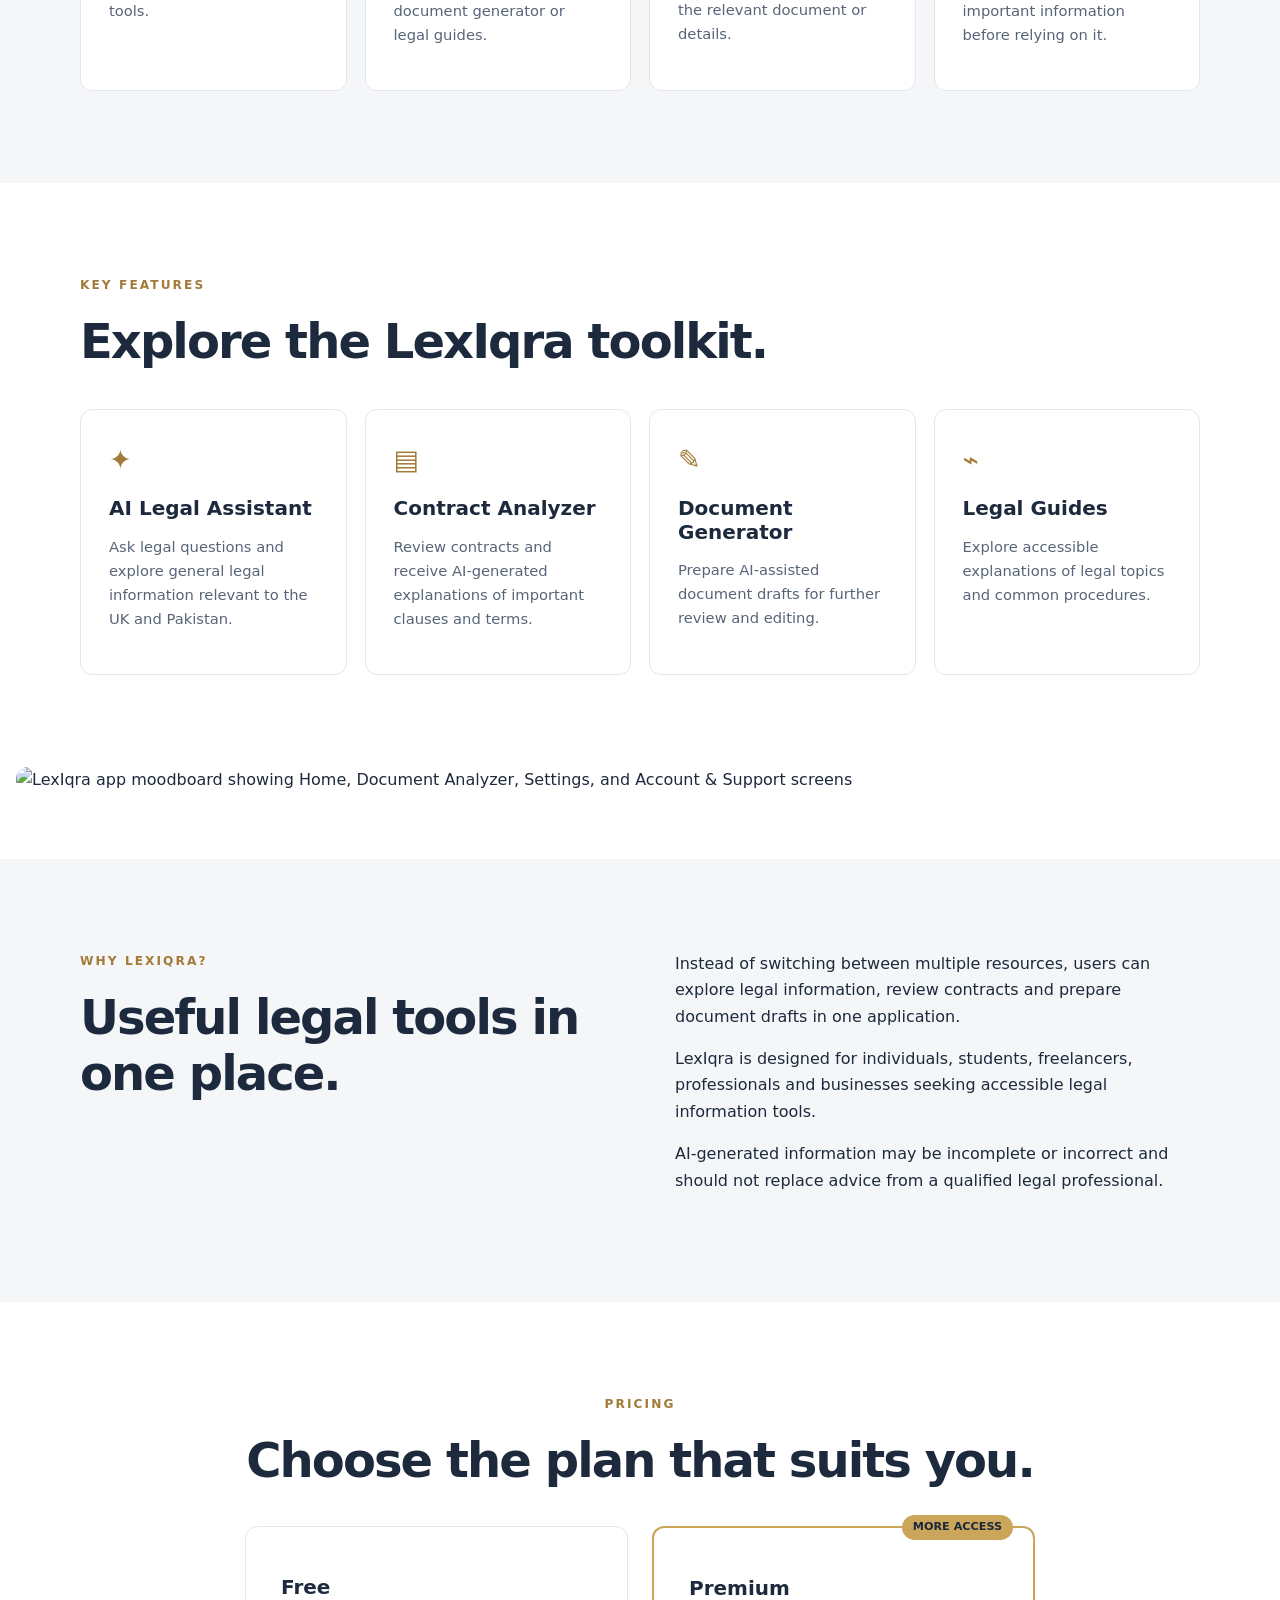
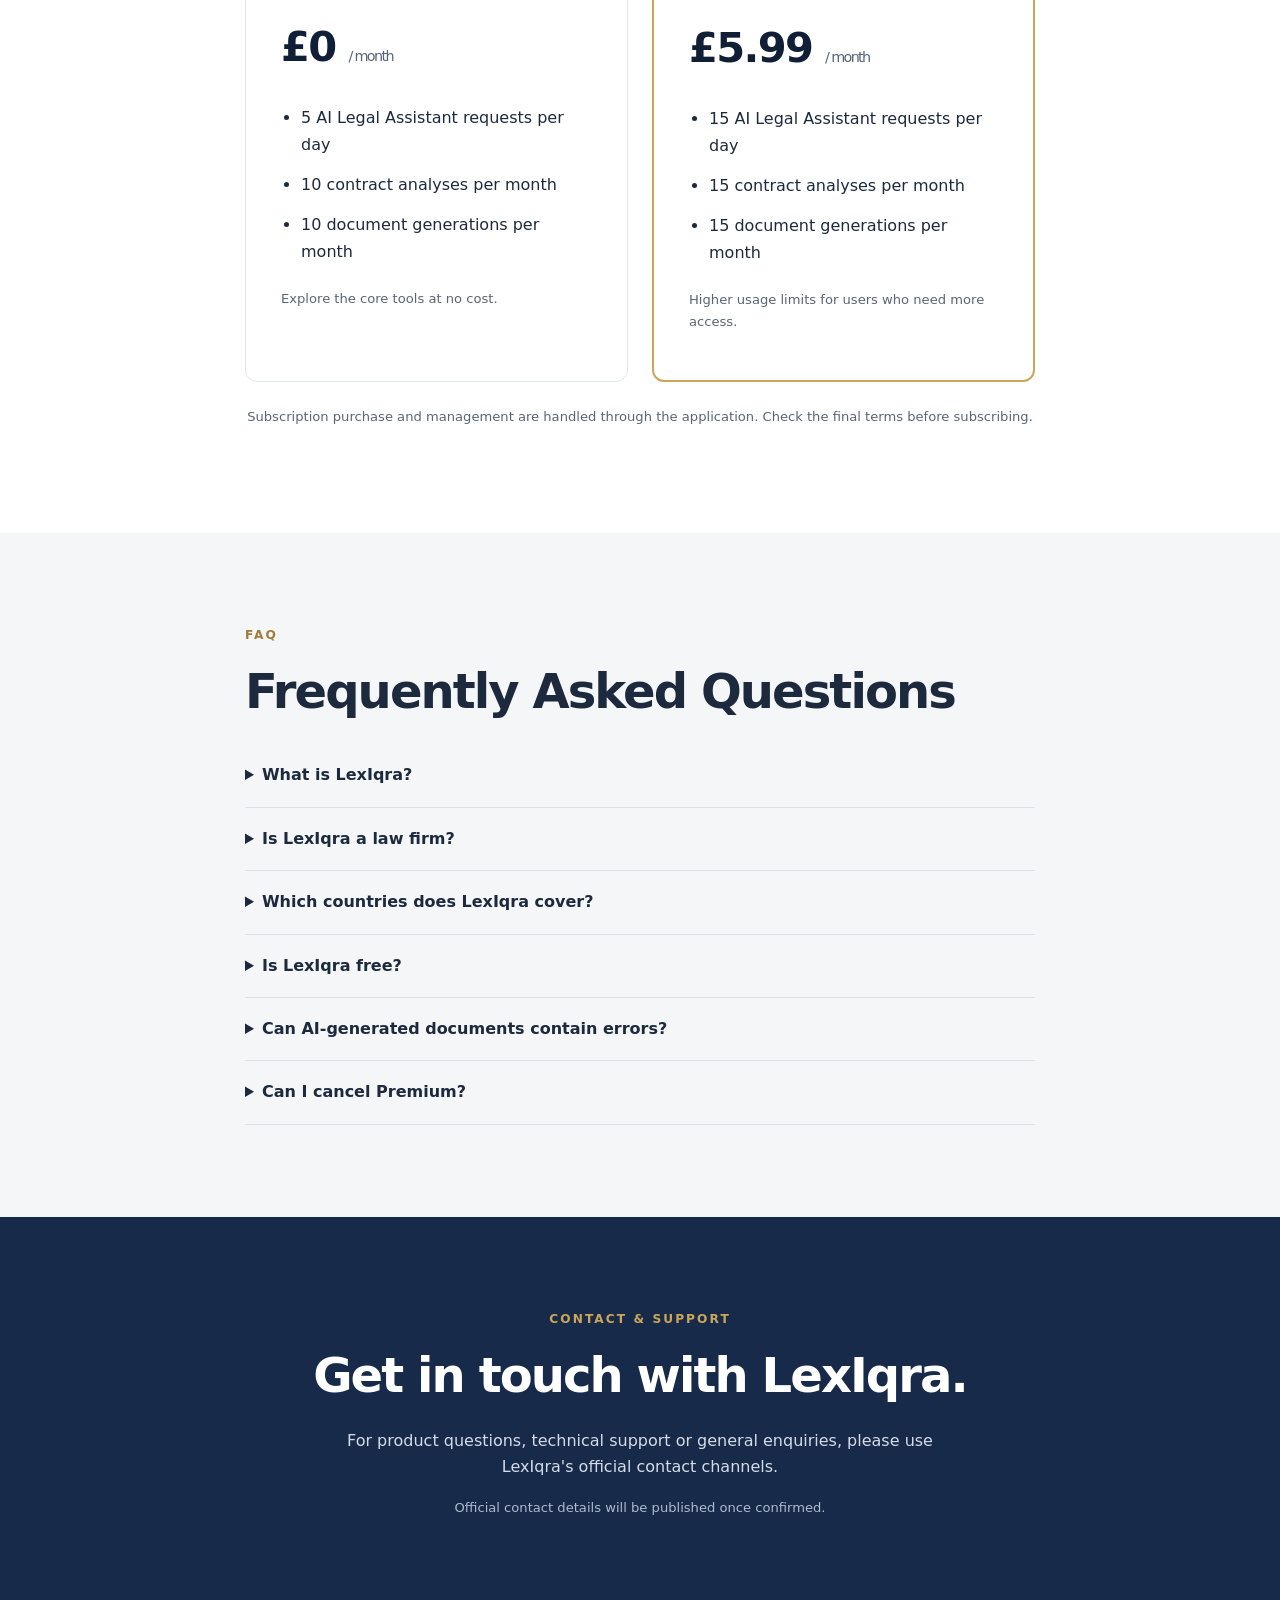
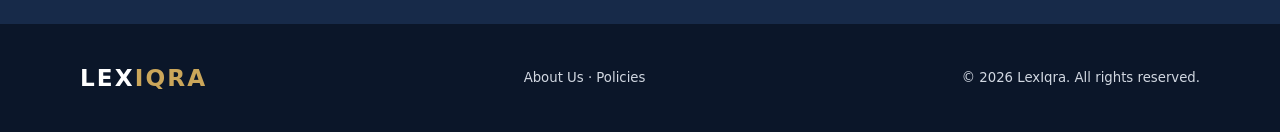
==== commit 0aaeba40: "Re-add LexIqra app moodboard section" ====
--- a/index.html
+++ b/index.html
@@ -200,8 +200,21 @@
             and editing.
           </p>
         </article>
-
-<!-- LEXIQRA APP MOODBOARD -->
+        
+        <article class="feature">
+          <span class="symbol">⌁</span>
+          <h3>Legal Guides</h3>
+          <p>
+            Explore accessible explanations
+            of legal topics and common
+            procedures.
+          </p>
+        </article>
+      </div>
+    </div>
+  </section>
+
+  <!-- LEXIQRA APP MOODBOARD -->
 <section class="toolkit-moodboard" aria-label="LexIqra app preview">
   <div class="container">
     <img
@@ -211,19 +224,6 @@
       loading="lazy">
   </div>
 </section>
-        
-        <article class="feature">
-          <span class="symbol">⌁</span>
-          <h3>Legal Guides</h3>
-          <p>
-            Explore accessible explanations
-            of legal topics and common
-            procedures.
-          </p>
-        </article>
-      </div>
-    </div>
-  </section>
 
   <!-- BENEFITS -->
   <section class="section alt">
--- a/style.css
+++ b/style.css
@@ -704,3 +704,36 @@
     font-size: clamp(2.6rem,11vw,4rem);
   }
 }
+
+/* LEXIQRA TOOLKIT MOODBOARD */
+
+.toolkit-moodboard {
+  background: #ffffff;
+  padding: 0 0 65px;
+}
+
+.toolkit-moodboard .container {
+  width: min(1400px, calc(100% - 32px));
+  max-width: none;
+}
+
+.moodboard-image {
+  display: block;
+  width: 100%;
+  height: auto;
+  border-radius: 12px;
+}
+
+@media (max-width: 640px) {
+  .toolkit-moodboard {
+    padding-bottom: 35px;
+  }
+
+  .toolkit-moodboard .container {
+    width: calc(100% - 16px);
+  }
+
+  .moodboard-image {
+    border-radius: 6px;
+  }
+}
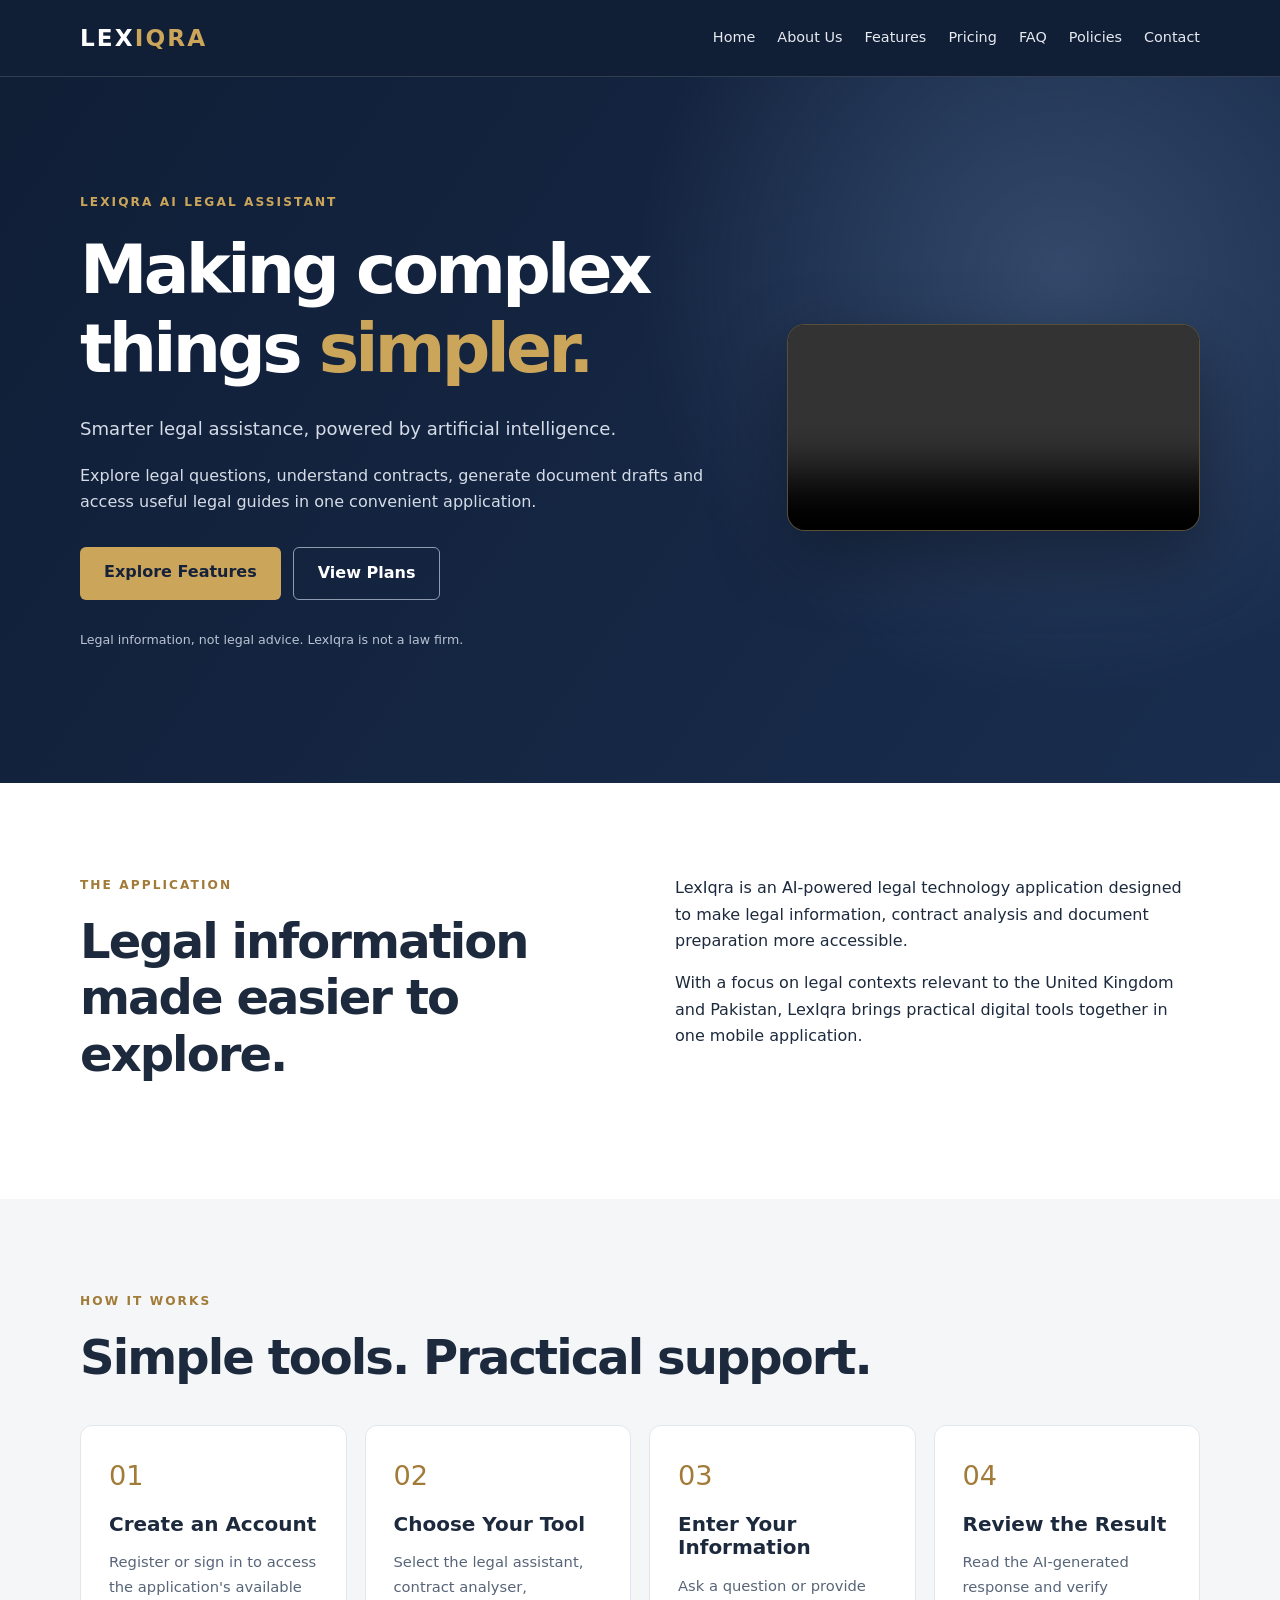
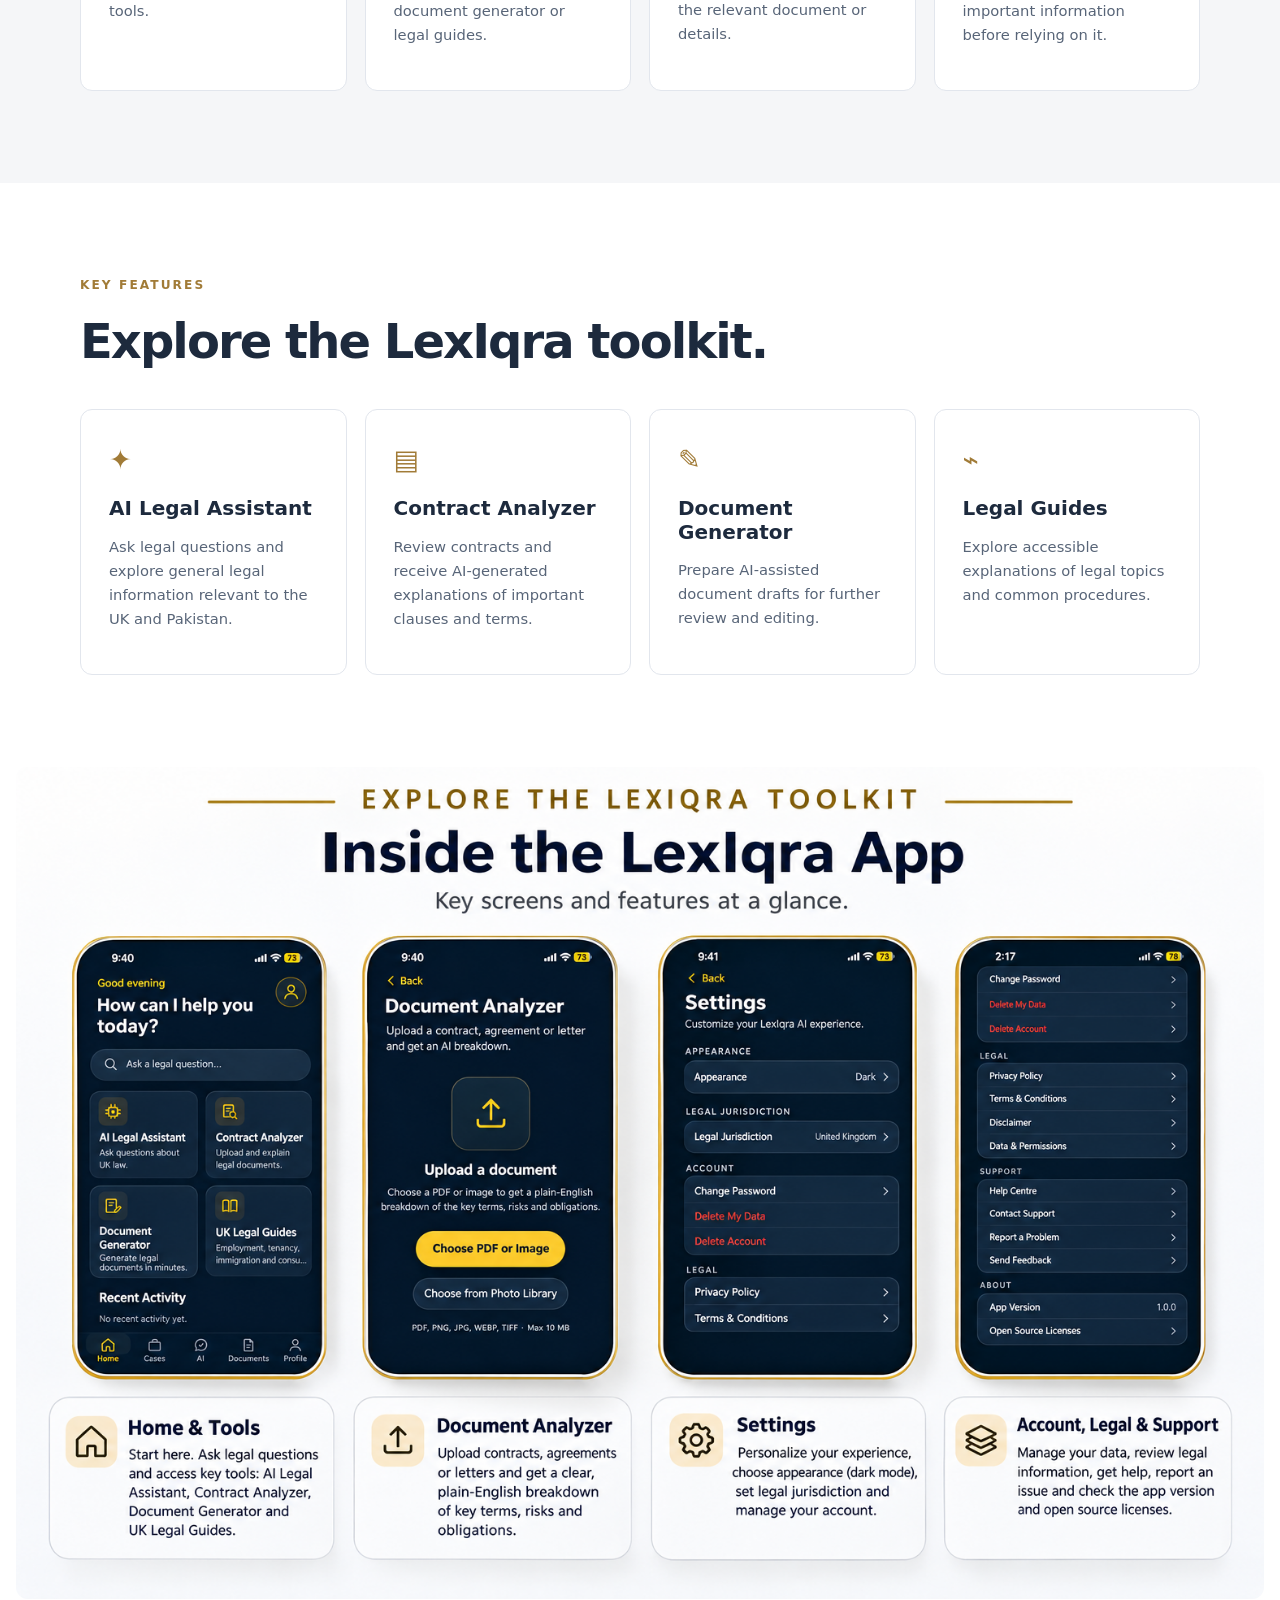
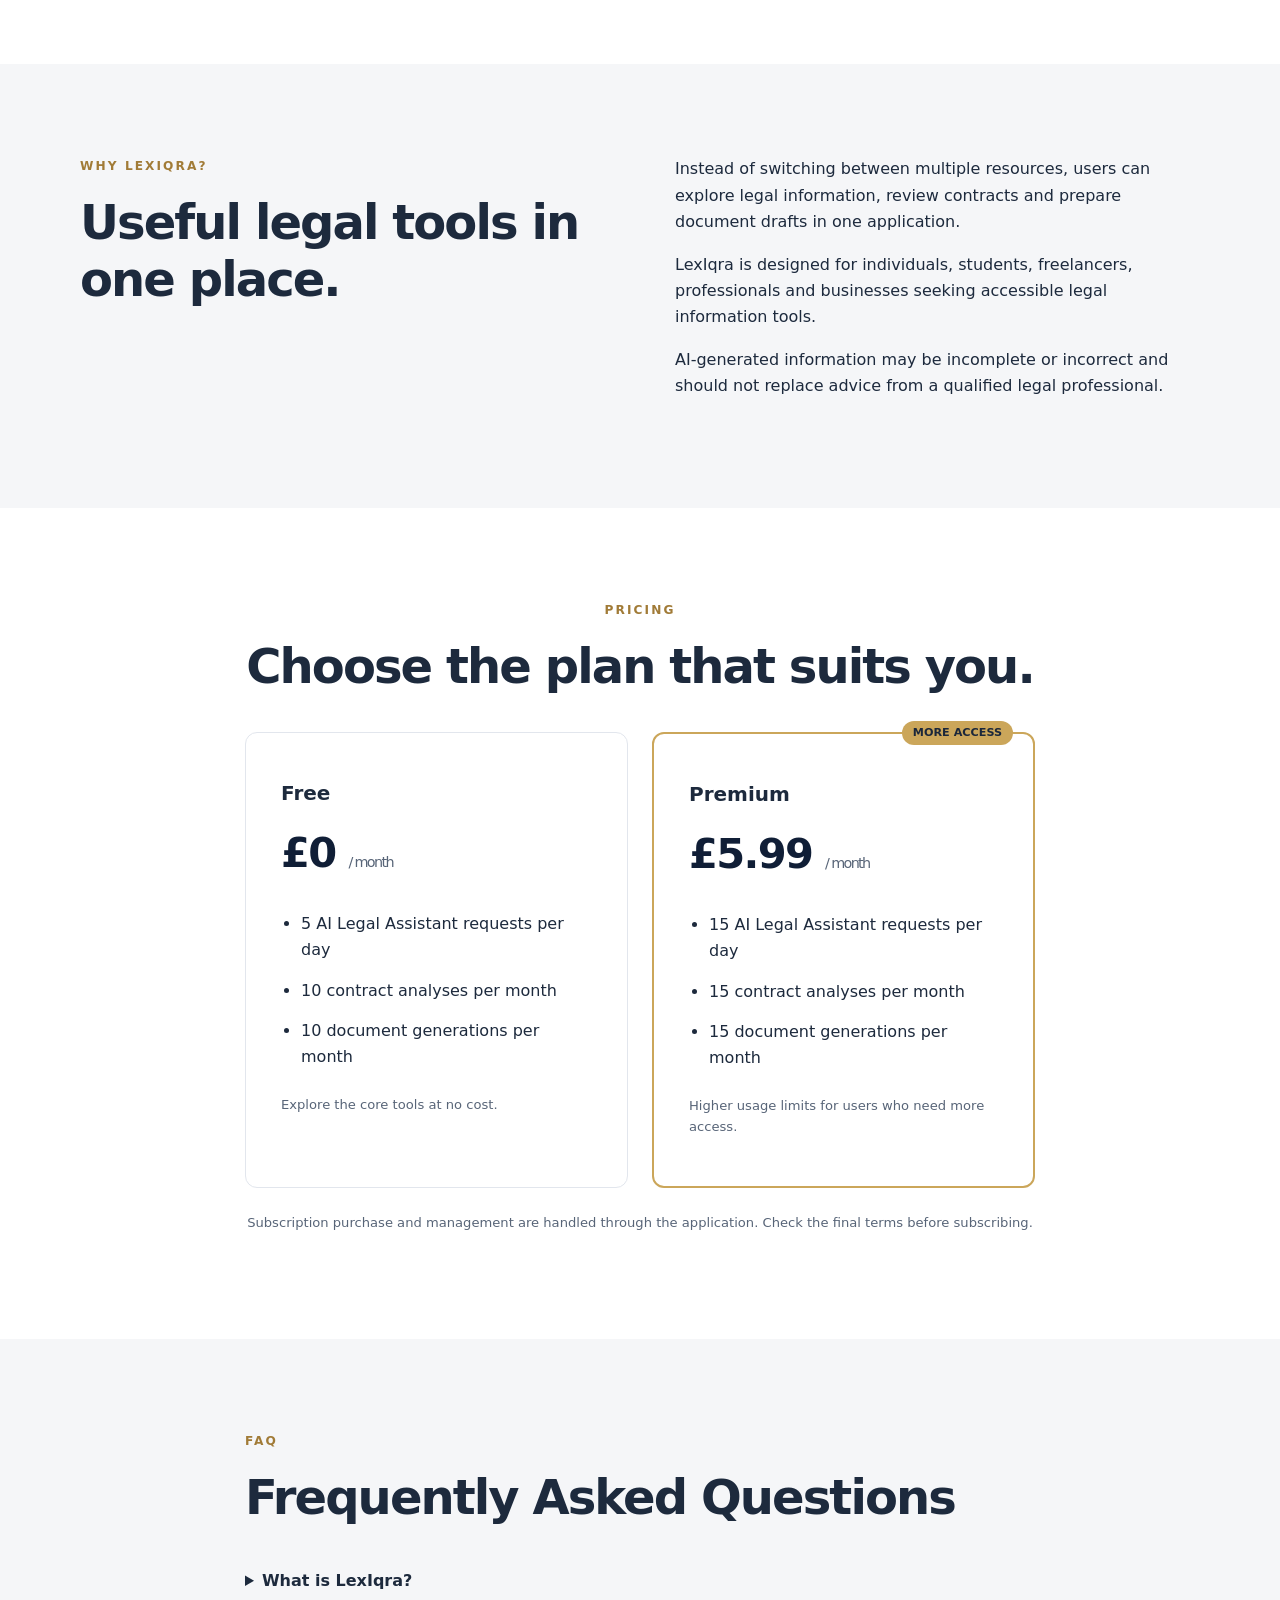
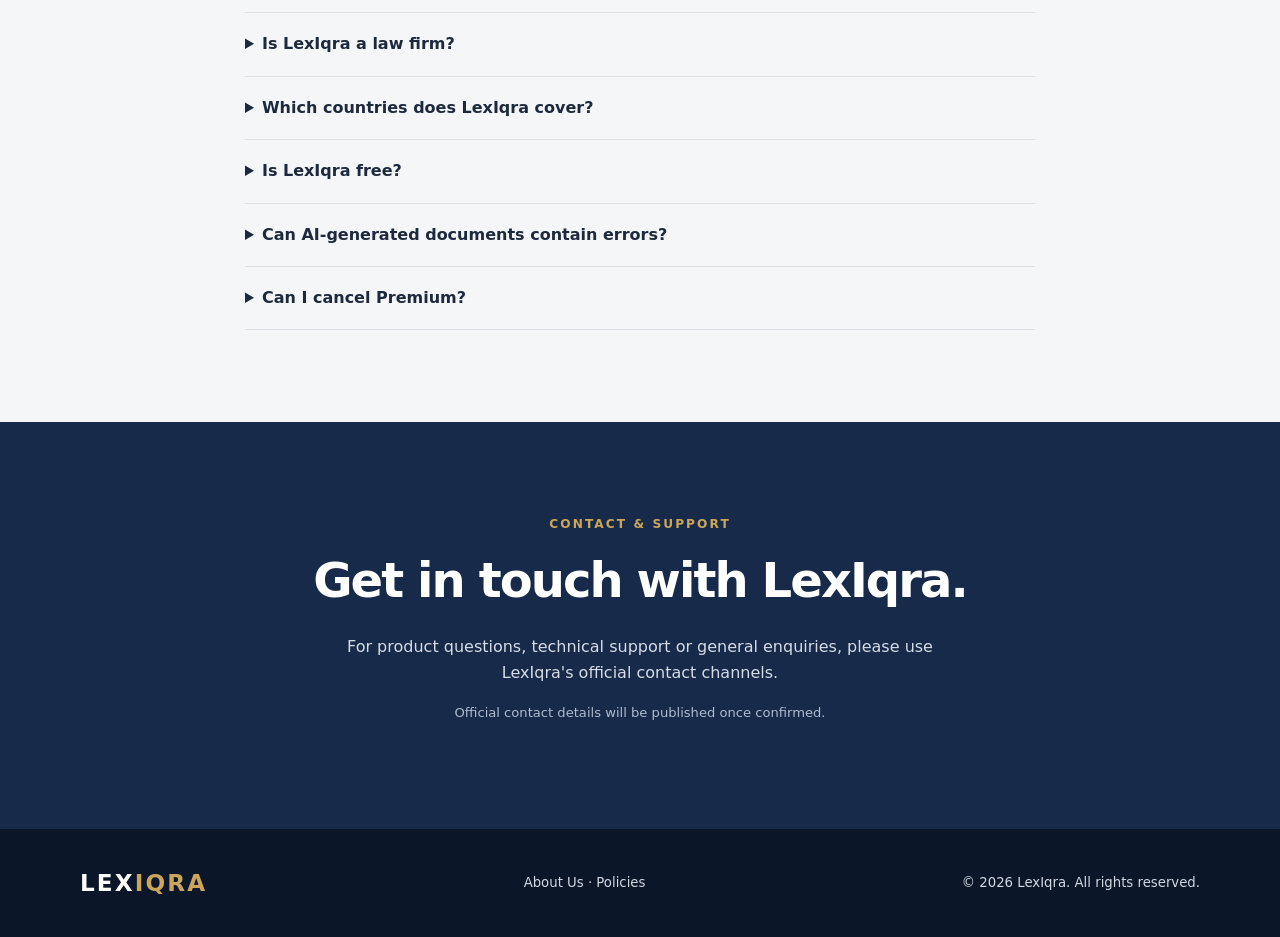
==== commit 4242bb12: "Fix image source path in moodboard section Updated the image source path for the moodboard." ====
--- a/index.html
+++ b/index.html
@@ -218,7 +218,7 @@
 <section class="toolkit-moodboard" aria-label="LexIqra app preview">
   <div class="container">
     <img
-      src="assets/lexiqra-moodboard.webp"
+      src="lexiqra-moodboard.webp"
       alt="LexIqra app moodboard showing Home, Document Analyzer, Settings, and Account & Support screens"
       class="moodboard-image"
       loading="lazy">
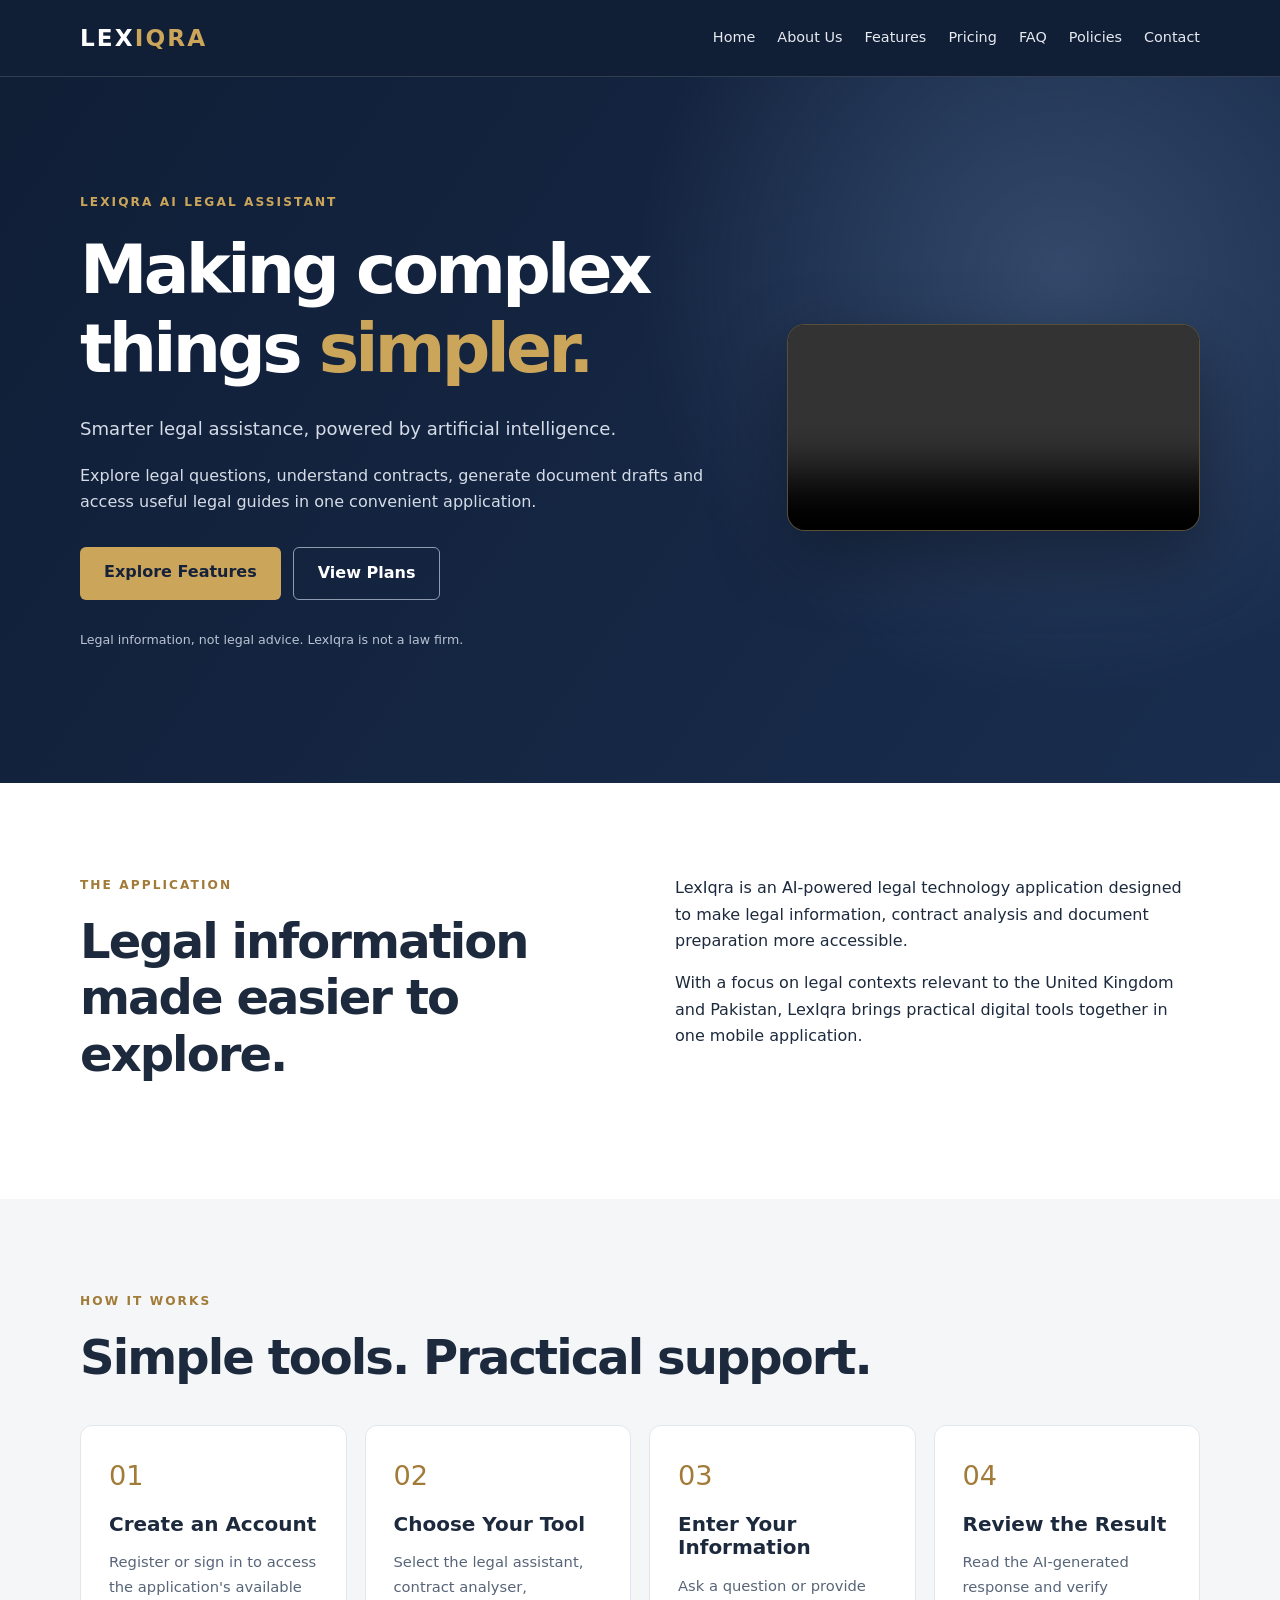
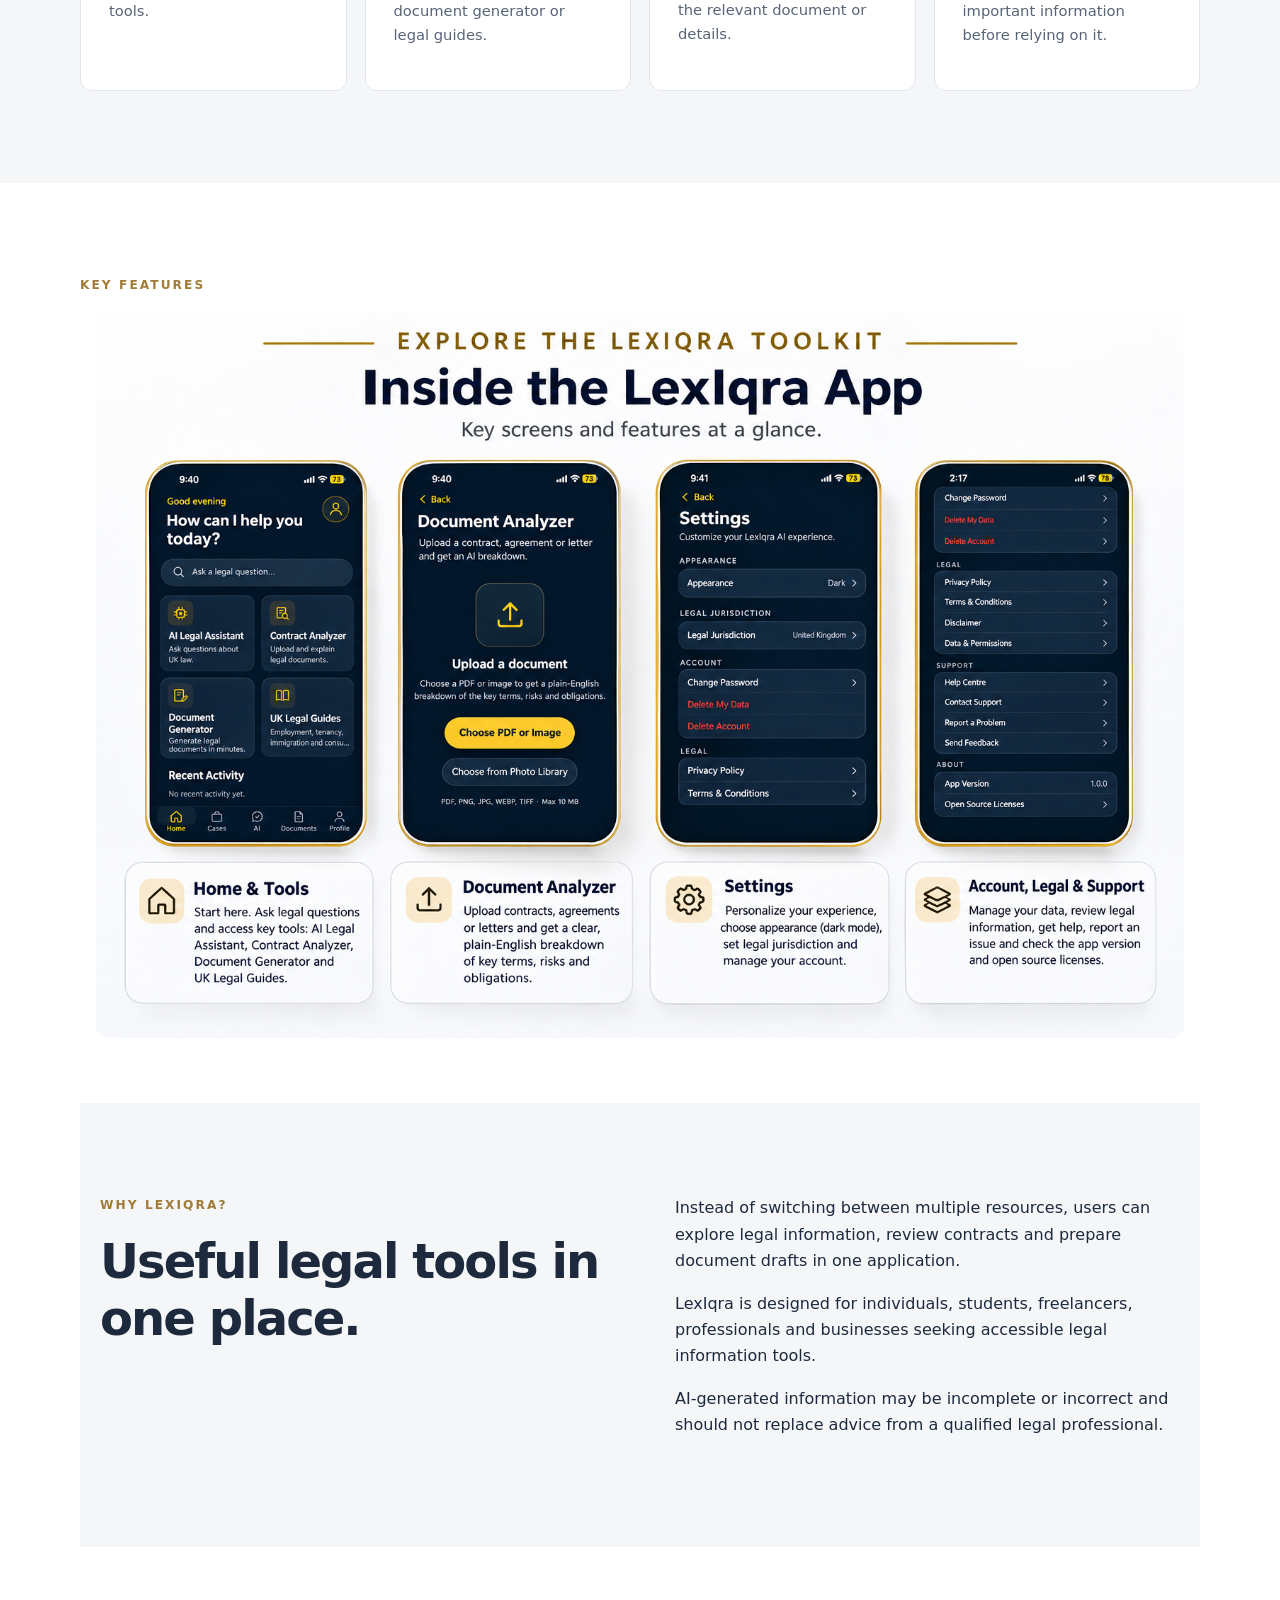
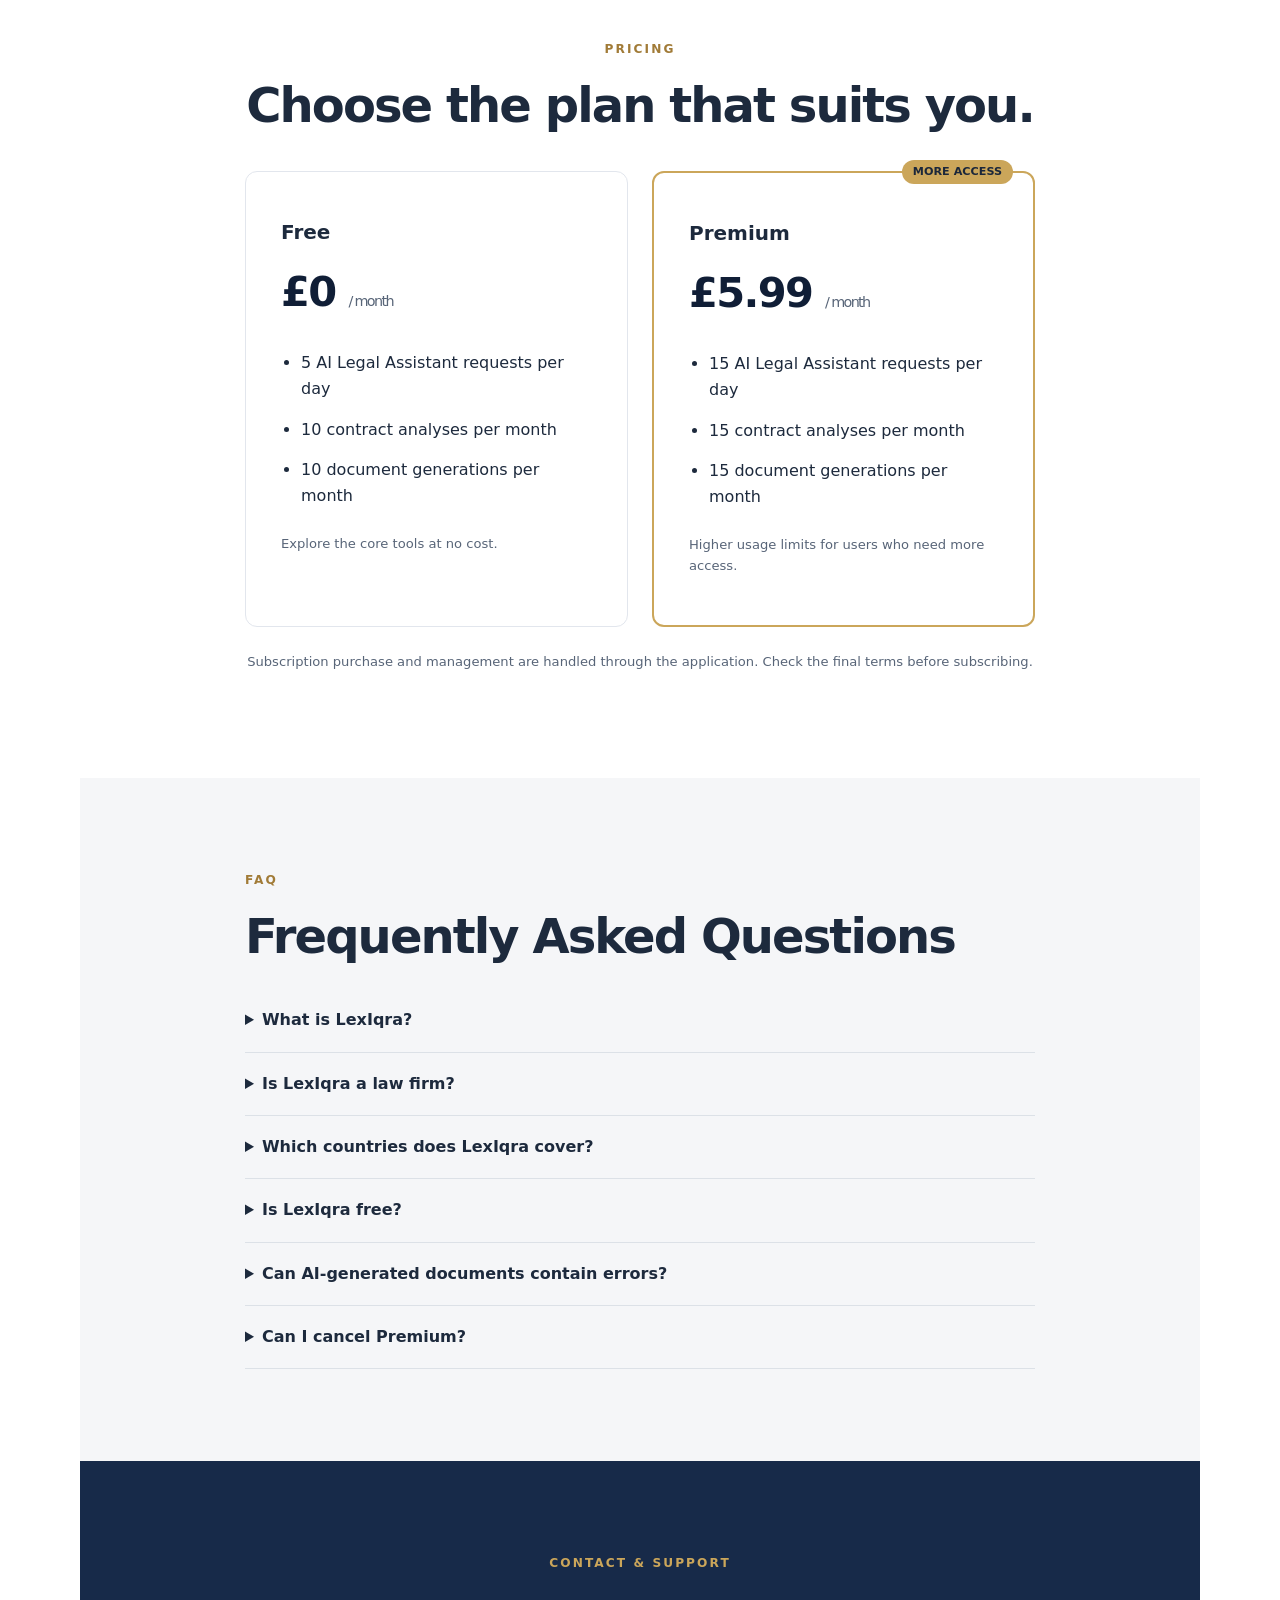
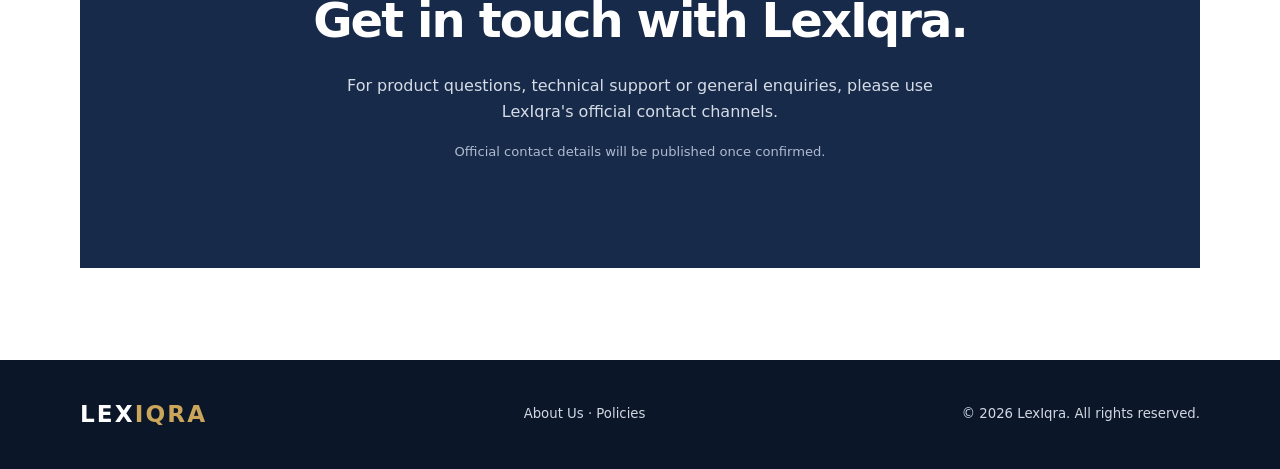
==== commit 6cc9fafa: "Remove features section from index.html Removed key features section from the index.html file." ====
--- a/index.html
+++ b/index.html
@@ -168,52 +168,6 @@
   <section class="section" id="features">
     <div class="container">
       <p class="eyebrow">KEY FEATURES</p>
-      <h2>Explore the LexIqra toolkit.</h2>
-
-      <div class="cards">
-        <article class="feature">
-          <span class="symbol">✦</span>
-          <h3>AI Legal Assistant</h3>
-          <p>
-            Ask legal questions and explore
-            general legal information relevant
-            to the UK and Pakistan.
-          </p>
-        </article>
-
-        <article class="feature">
-          <span class="symbol">▤</span>
-          <h3>Contract Analyzer</h3>
-          <p>
-            Review contracts and receive
-            AI-generated explanations of
-            important clauses and terms.
-          </p>
-        </article>
-
-        <article class="feature">
-          <span class="symbol">✎</span>
-          <h3>Document Generator</h3>
-          <p>
-            Prepare AI-assisted document
-            drafts for further review
-            and editing.
-          </p>
-        </article>
-        
-        <article class="feature">
-          <span class="symbol">⌁</span>
-          <h3>Legal Guides</h3>
-          <p>
-            Explore accessible explanations
-            of legal topics and common
-            procedures.
-          </p>
-        </article>
-      </div>
-    </div>
-  </section>
-
   <!-- LEXIQRA APP MOODBOARD -->
 <section class="toolkit-moodboard" aria-label="LexIqra app preview">
   <div class="container">
--- a/style.css
+++ b/style.css
@@ -435,27 +435,42 @@
 
 /* ABOUT COMPANY + LOGO */
 
+
+/* ABOUT COMPANY - LARGER ORIGINAL LOGO */
+
 .company-layout {
   display: grid;
-  grid-template-columns: 300px minmax(0,1fr);
-  gap: 65px;
+  grid-template-columns: 500px minmax(0, 1fr);
+  gap: 45px;
   align-items: center;
 }
 
 .company-logo {
   width: 100%;
-  max-width: 300px;
-  background: #101e36;
-  border-radius: 22px;
-  padding: 12px;
-  box-shadow: 0 12px 35px rgba(16,30,54,.12);
+  max-width: 500px;
+  padding: 0;
+  background: transparent;
+  box-shadow: none;
 }
 
 .company-logo img {
   display: block;
   width: 100%;
+  max-width: none;
   height: auto;
-  border-radius: 12px;
+  object-fit: contain;
+}
+
+@media (max-width: 900px) {
+  .company-layout {
+    grid-template-columns: 1fr;
+    gap: 30px;
+  }
+
+  .company-logo {
+    max-width: 500px;
+    margin: 0 auto;
+  }
 }
 
 .company-content p {
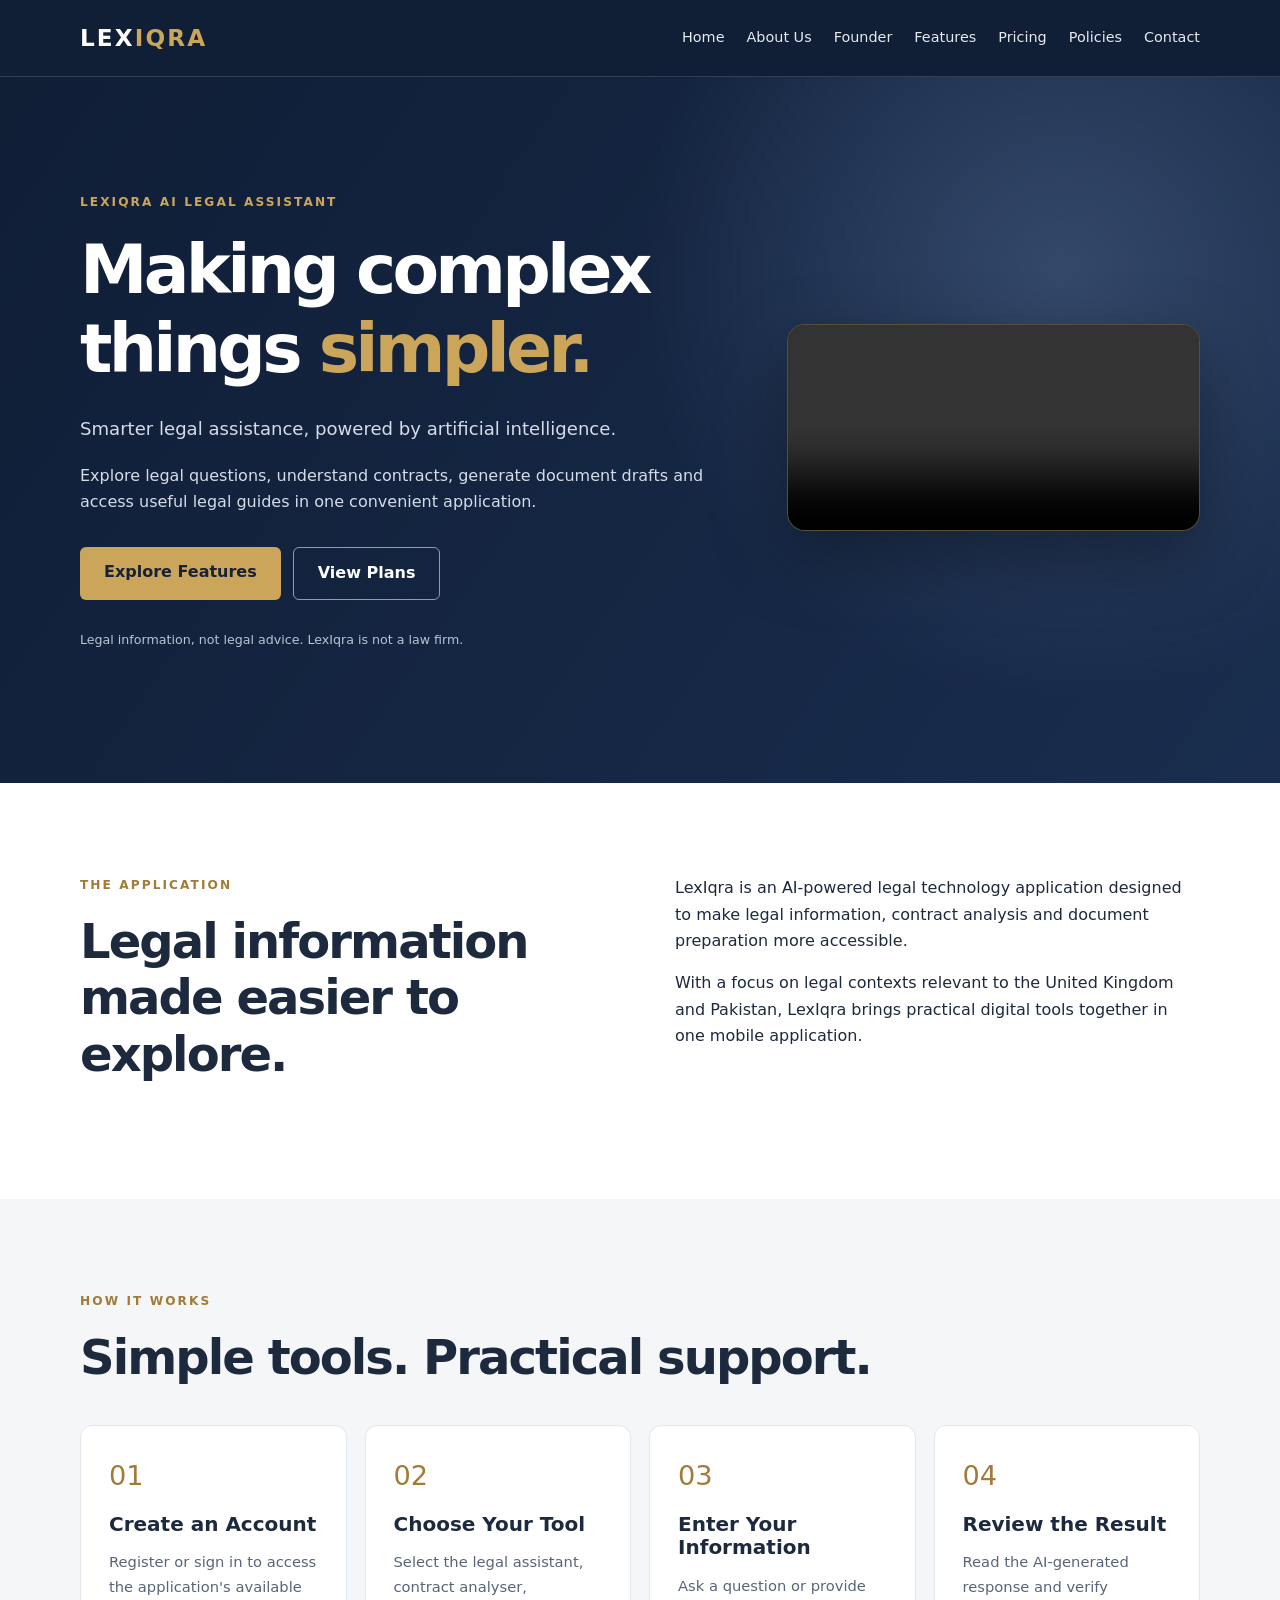
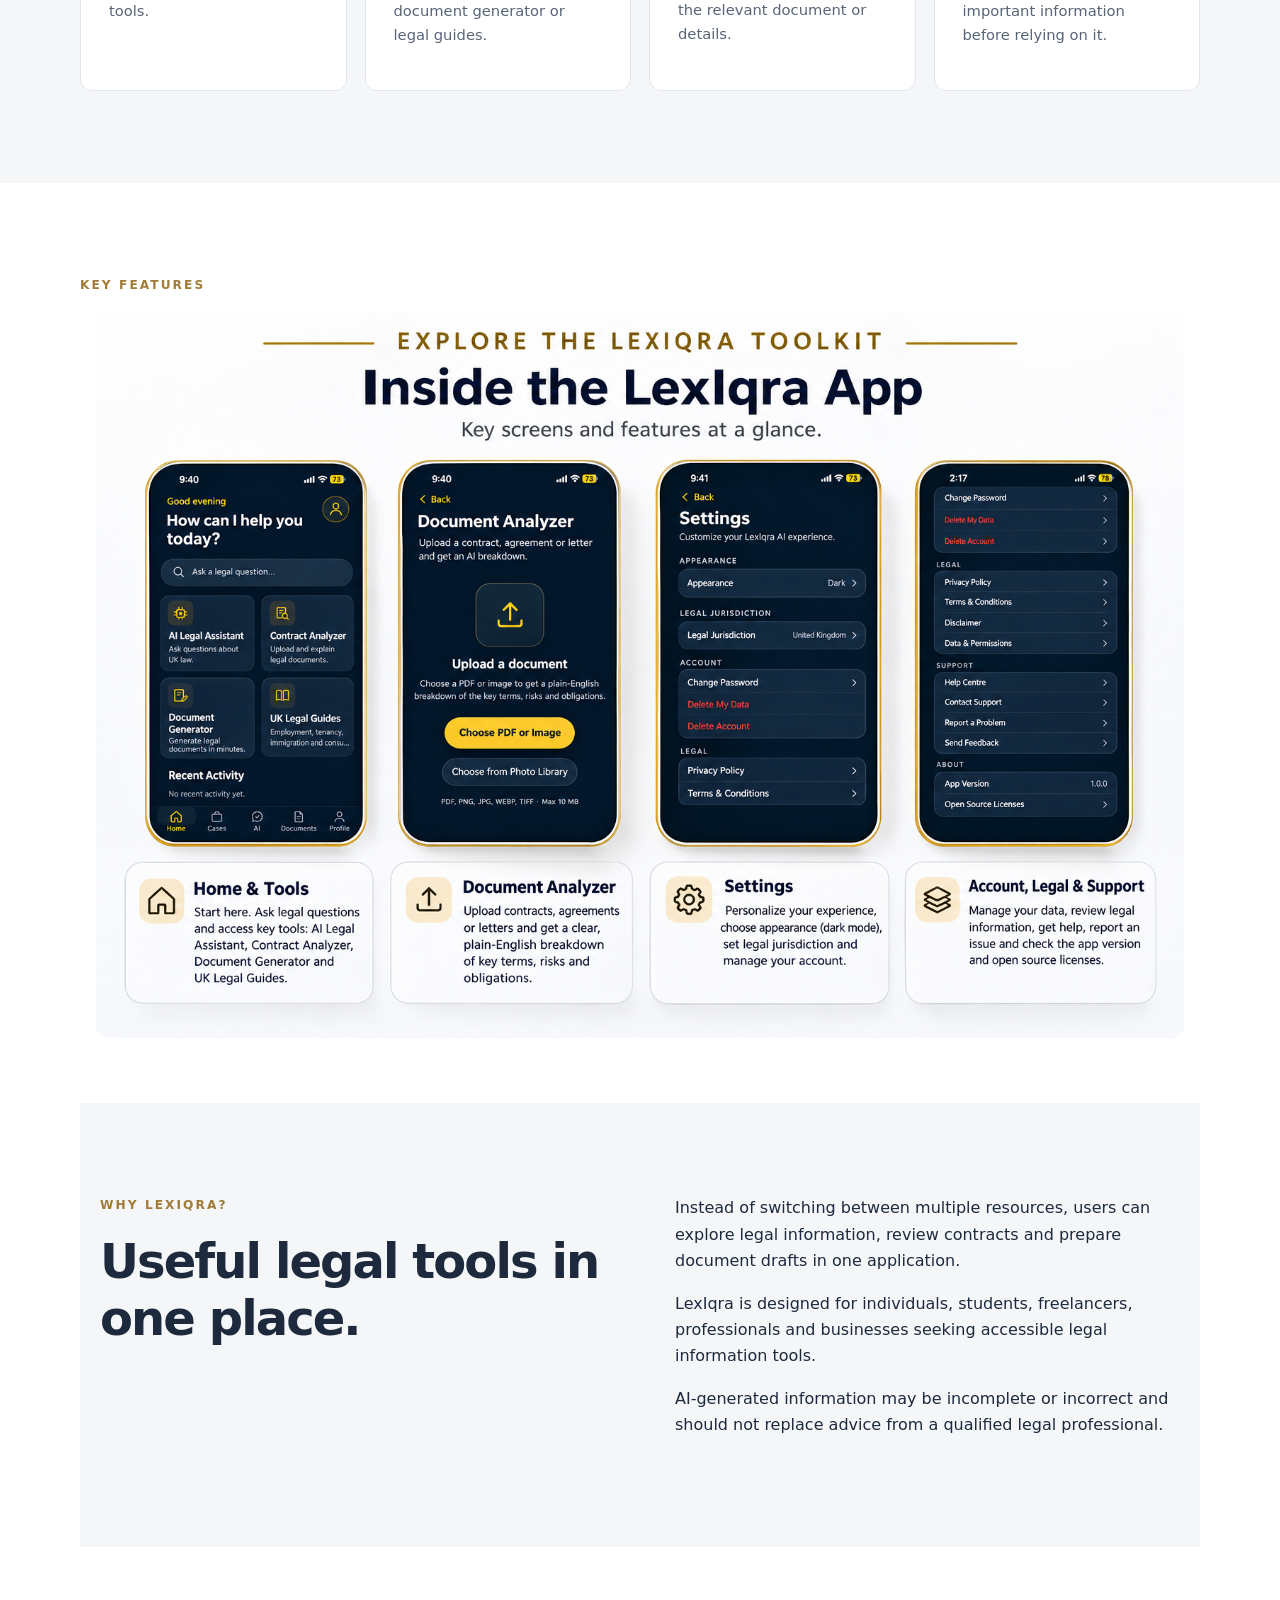
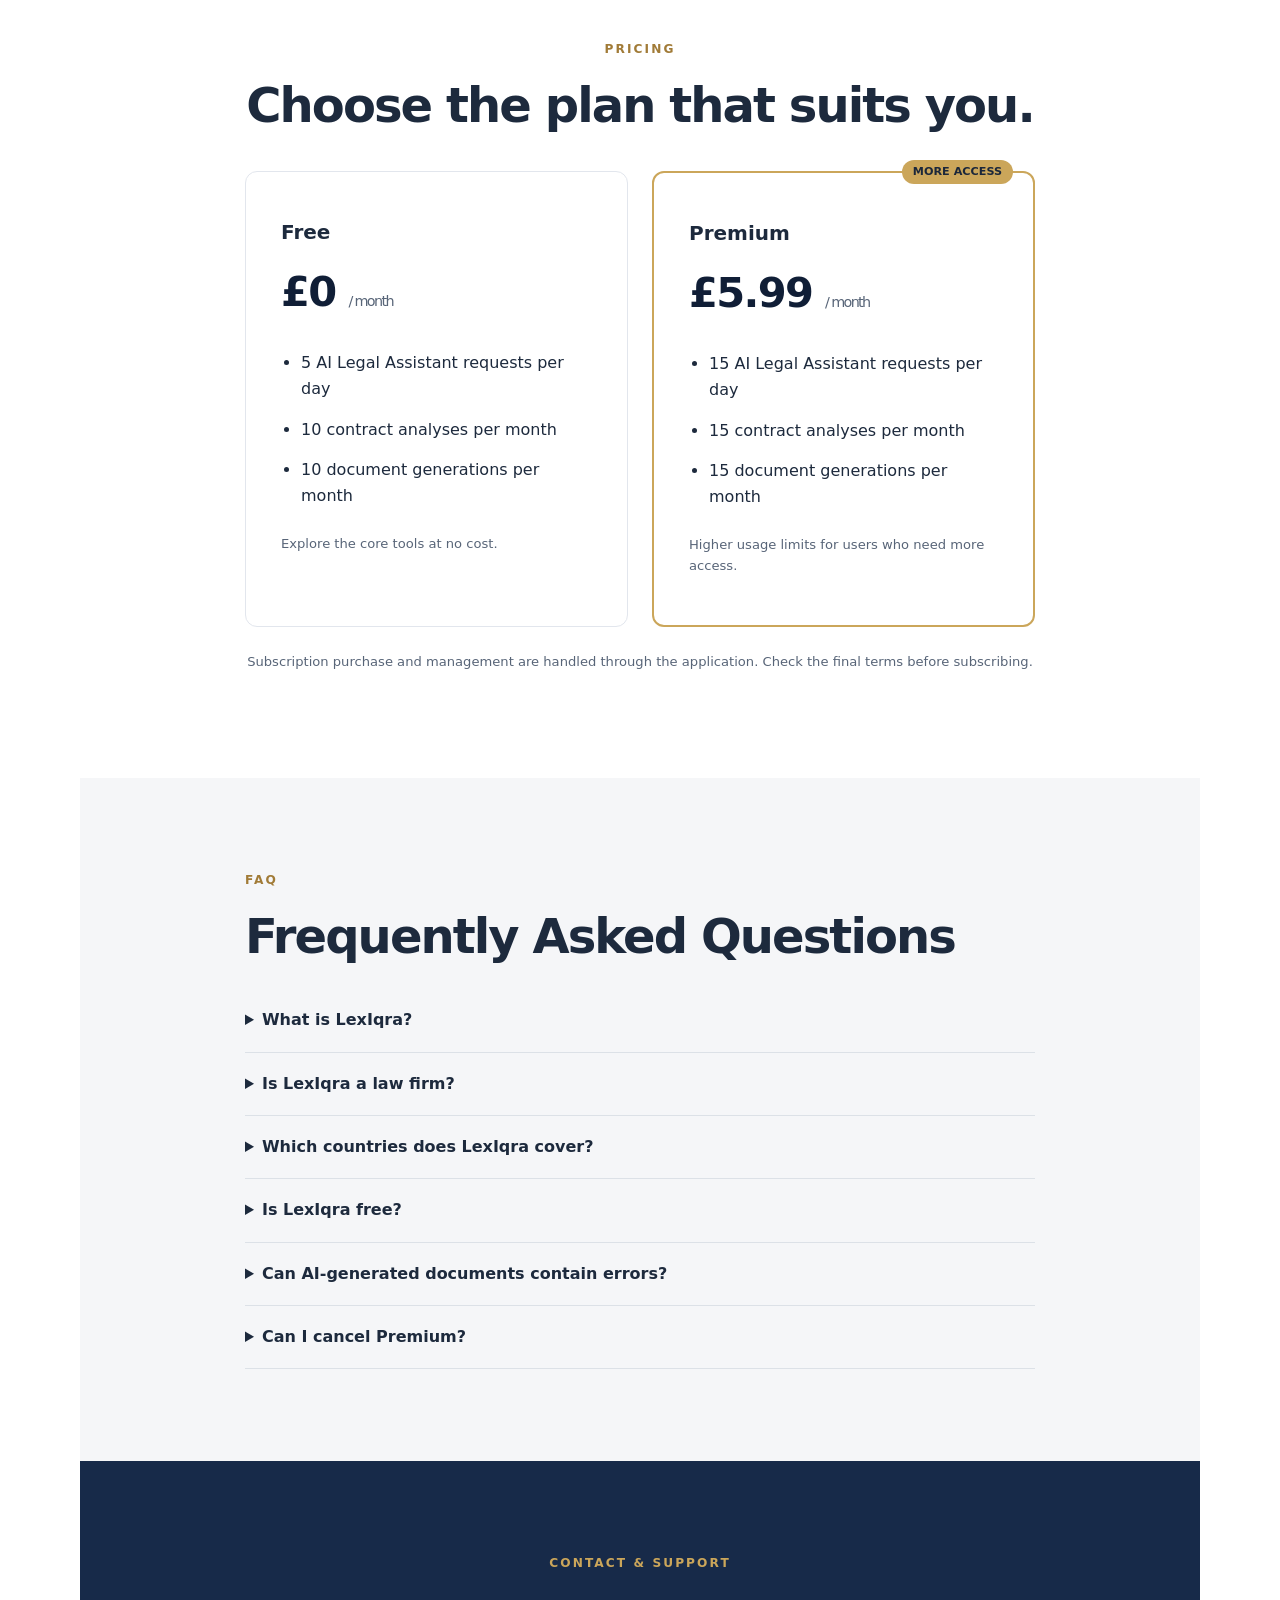
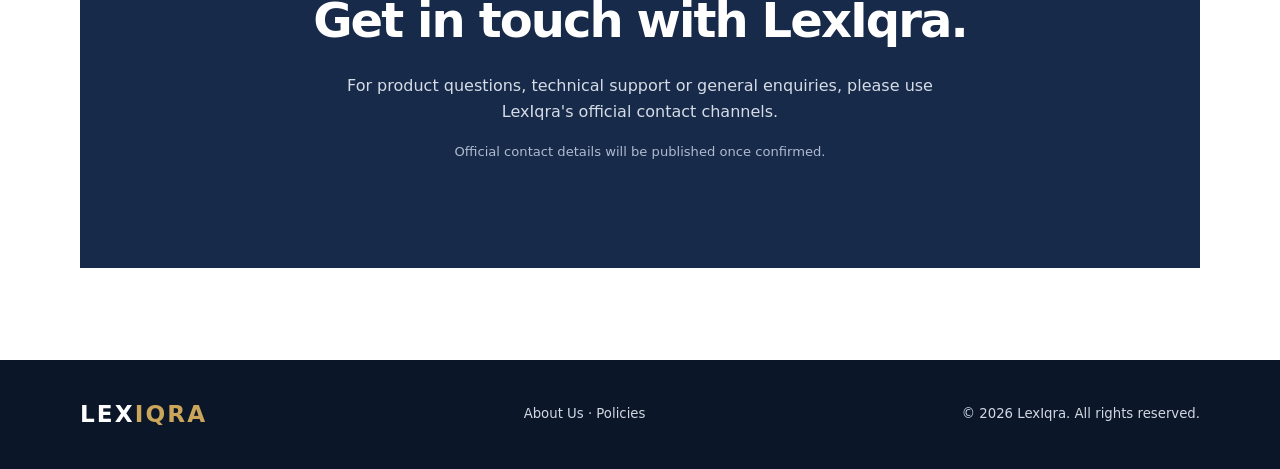
==== commit b4e50492: "Update navigation links to include founder section" ====
--- a/index.html
+++ b/index.html
@@ -21,11 +21,11 @@
     <nav id="navigation">
       <a href="index.html">Home</a>
       <a href="about.html">About Us</a>
-      <a href="#features">Features</a>
-      <a href="#pricing">Pricing</a>
-      <a href="#faq">FAQ</a>
+      <a href="#founder">Founder</a>
+      <a href="index.html#features">Features</a>
+      <a href="index.html#pricing">Pricing</a>
       <a href="policies.html">Policies</a>
-      <a href="#contact">Contact</a>
+      <a href="index.html#contact">Contact</a>
     </nav>
   </div>
 </header>
--- a/style.css
+++ b/style.css
@@ -752,3 +752,25 @@
     border-radius: 6px;
   }
 }
+
+/* Smaller Founder Banner */
+/* Founder – smaller complete graphic */
+.founder-profile {
+  width: 100%;
+  max-width: 750px;
+  margin: 35px auto 0;
+}
+
+.founder-portrait {
+  width: 100%;
+  max-width: 750px;
+  margin: 0 auto;
+}
+
+.founder-portrait img {
+  display: block;
+  width: 100%;
+  max-width: 100%;
+  height: auto;
+}
+
